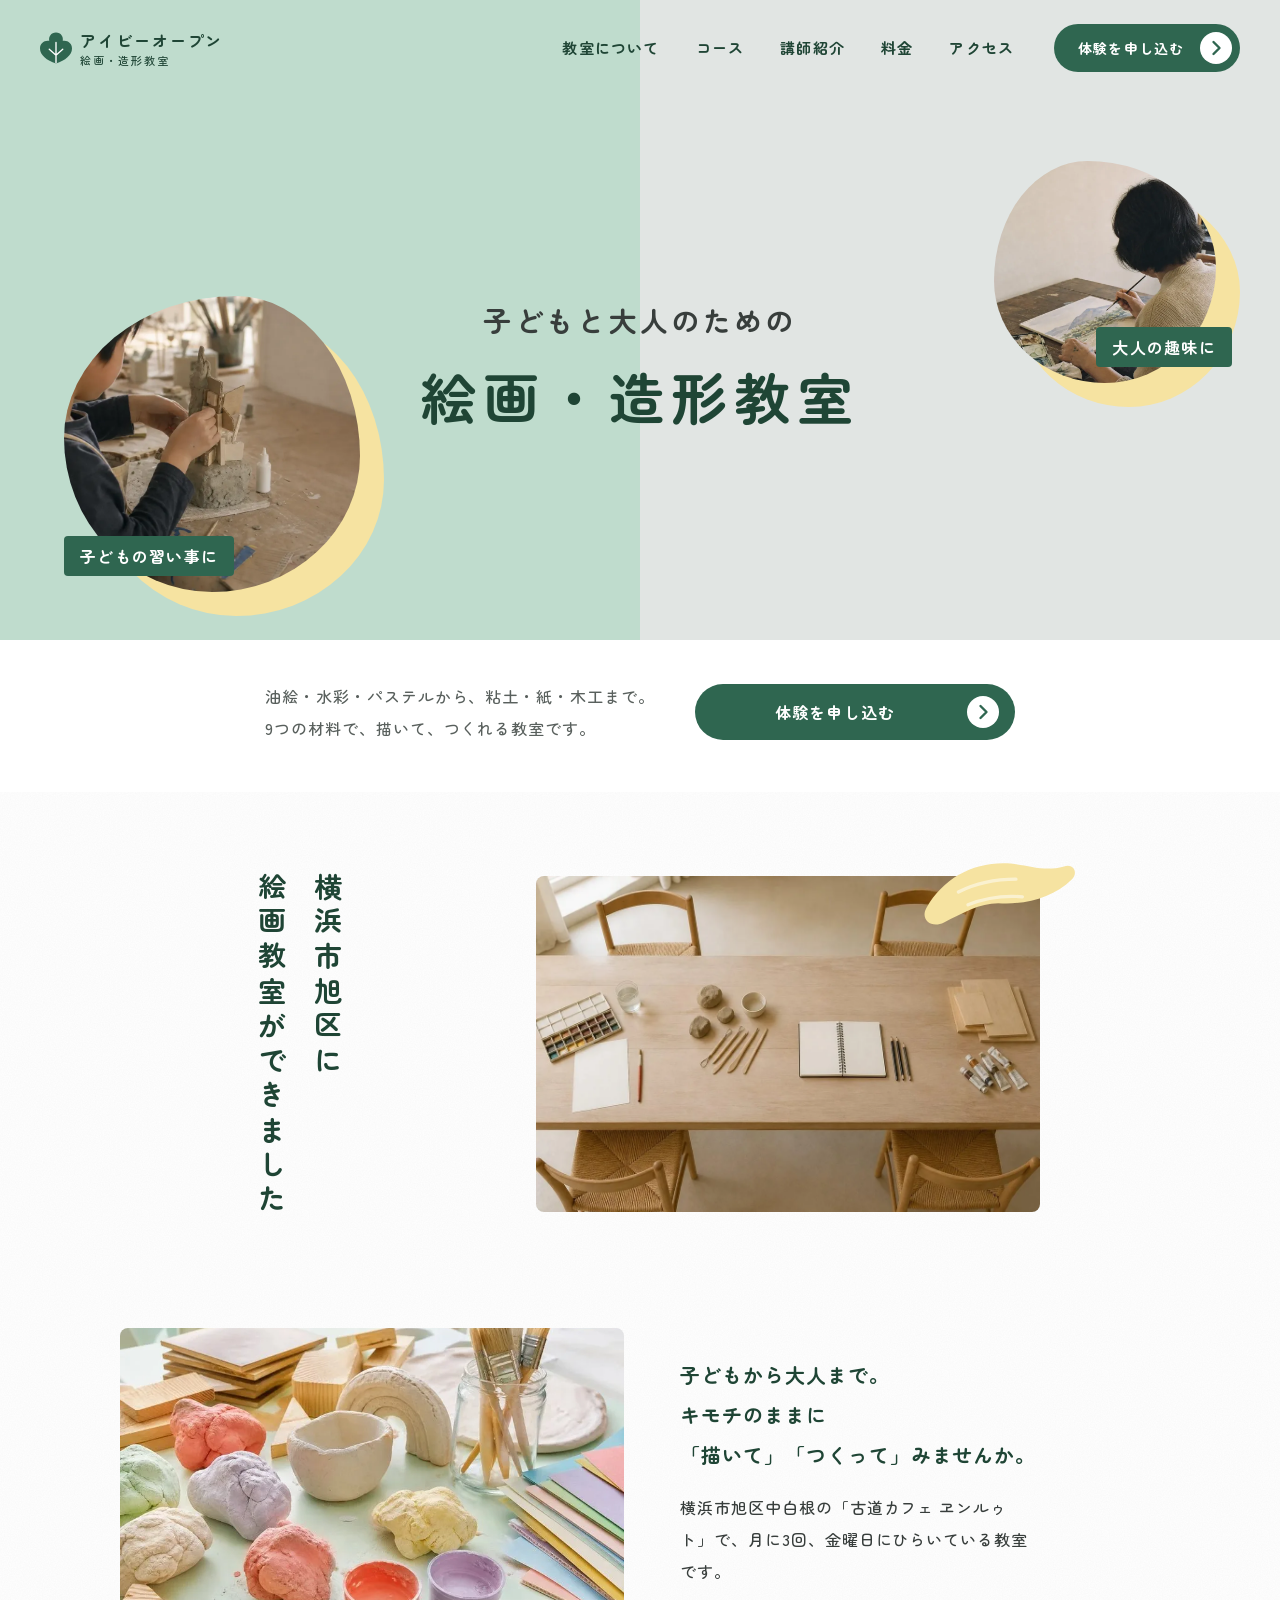
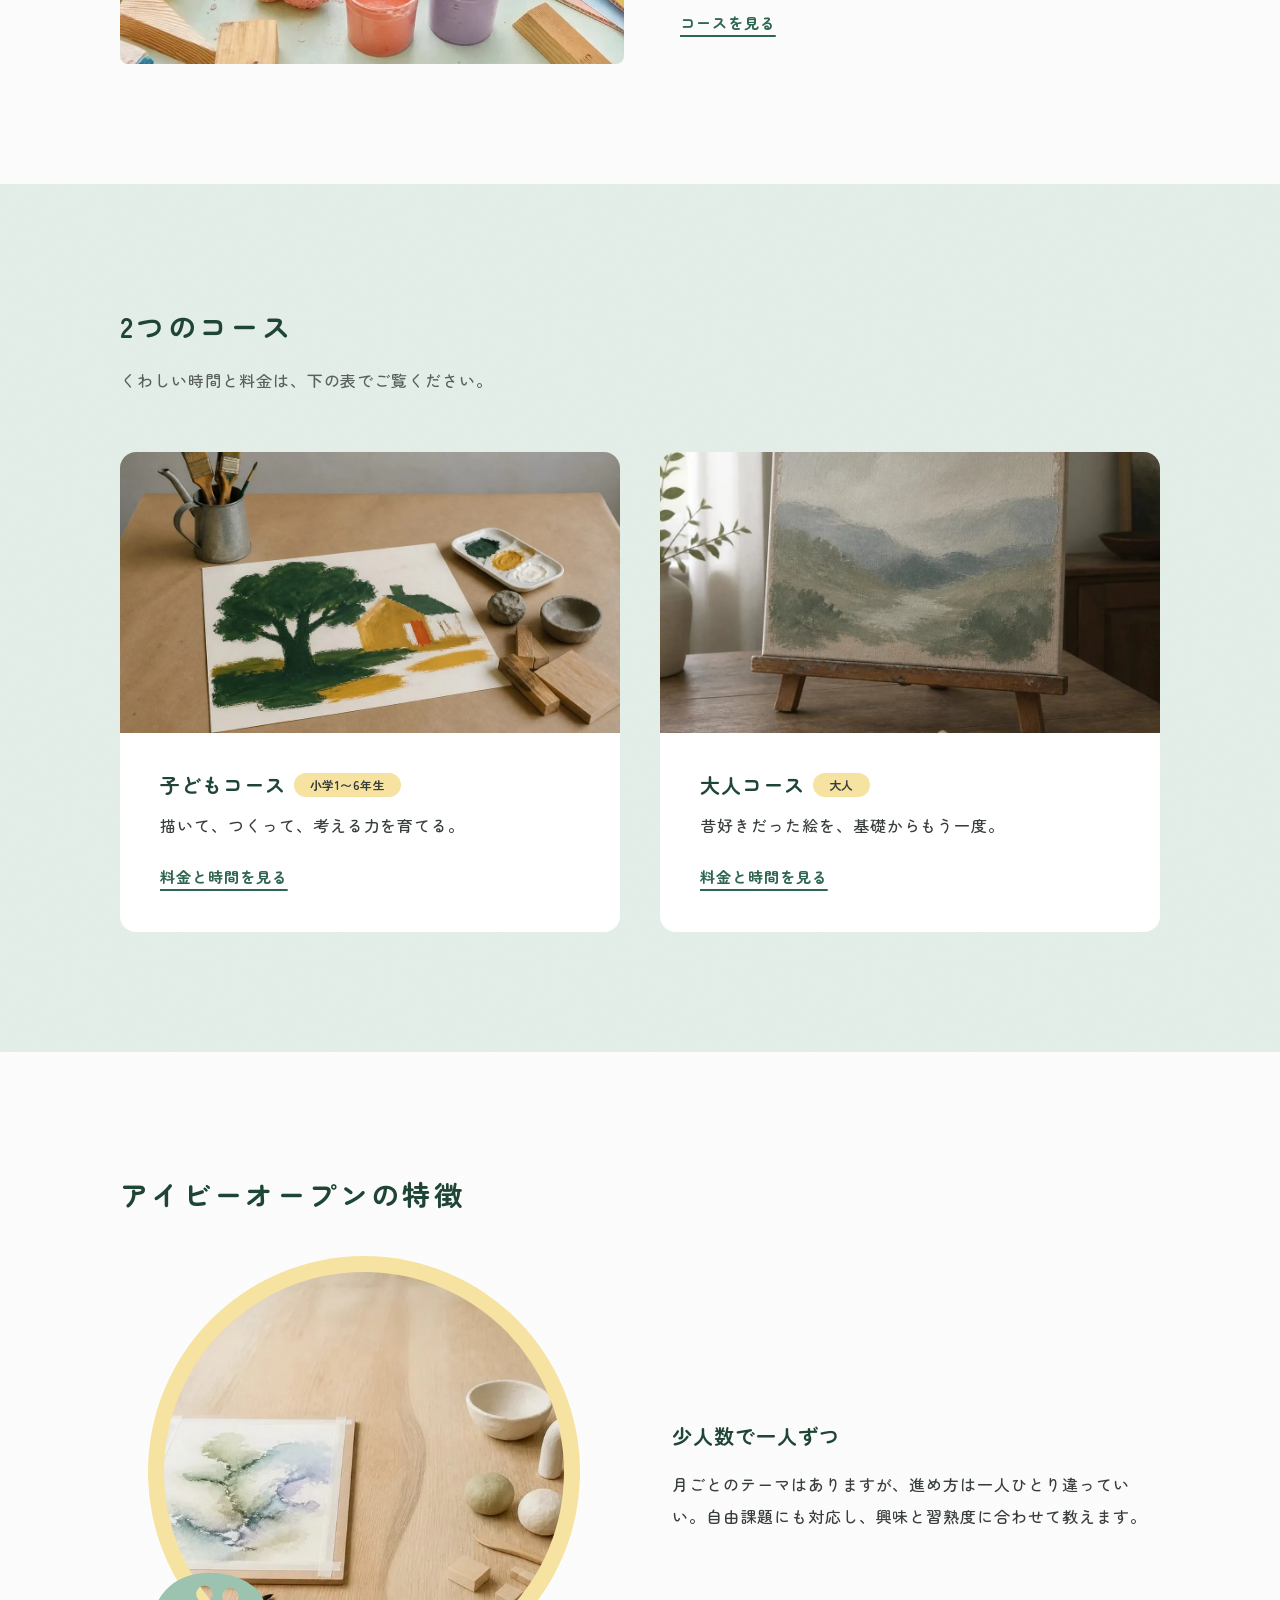
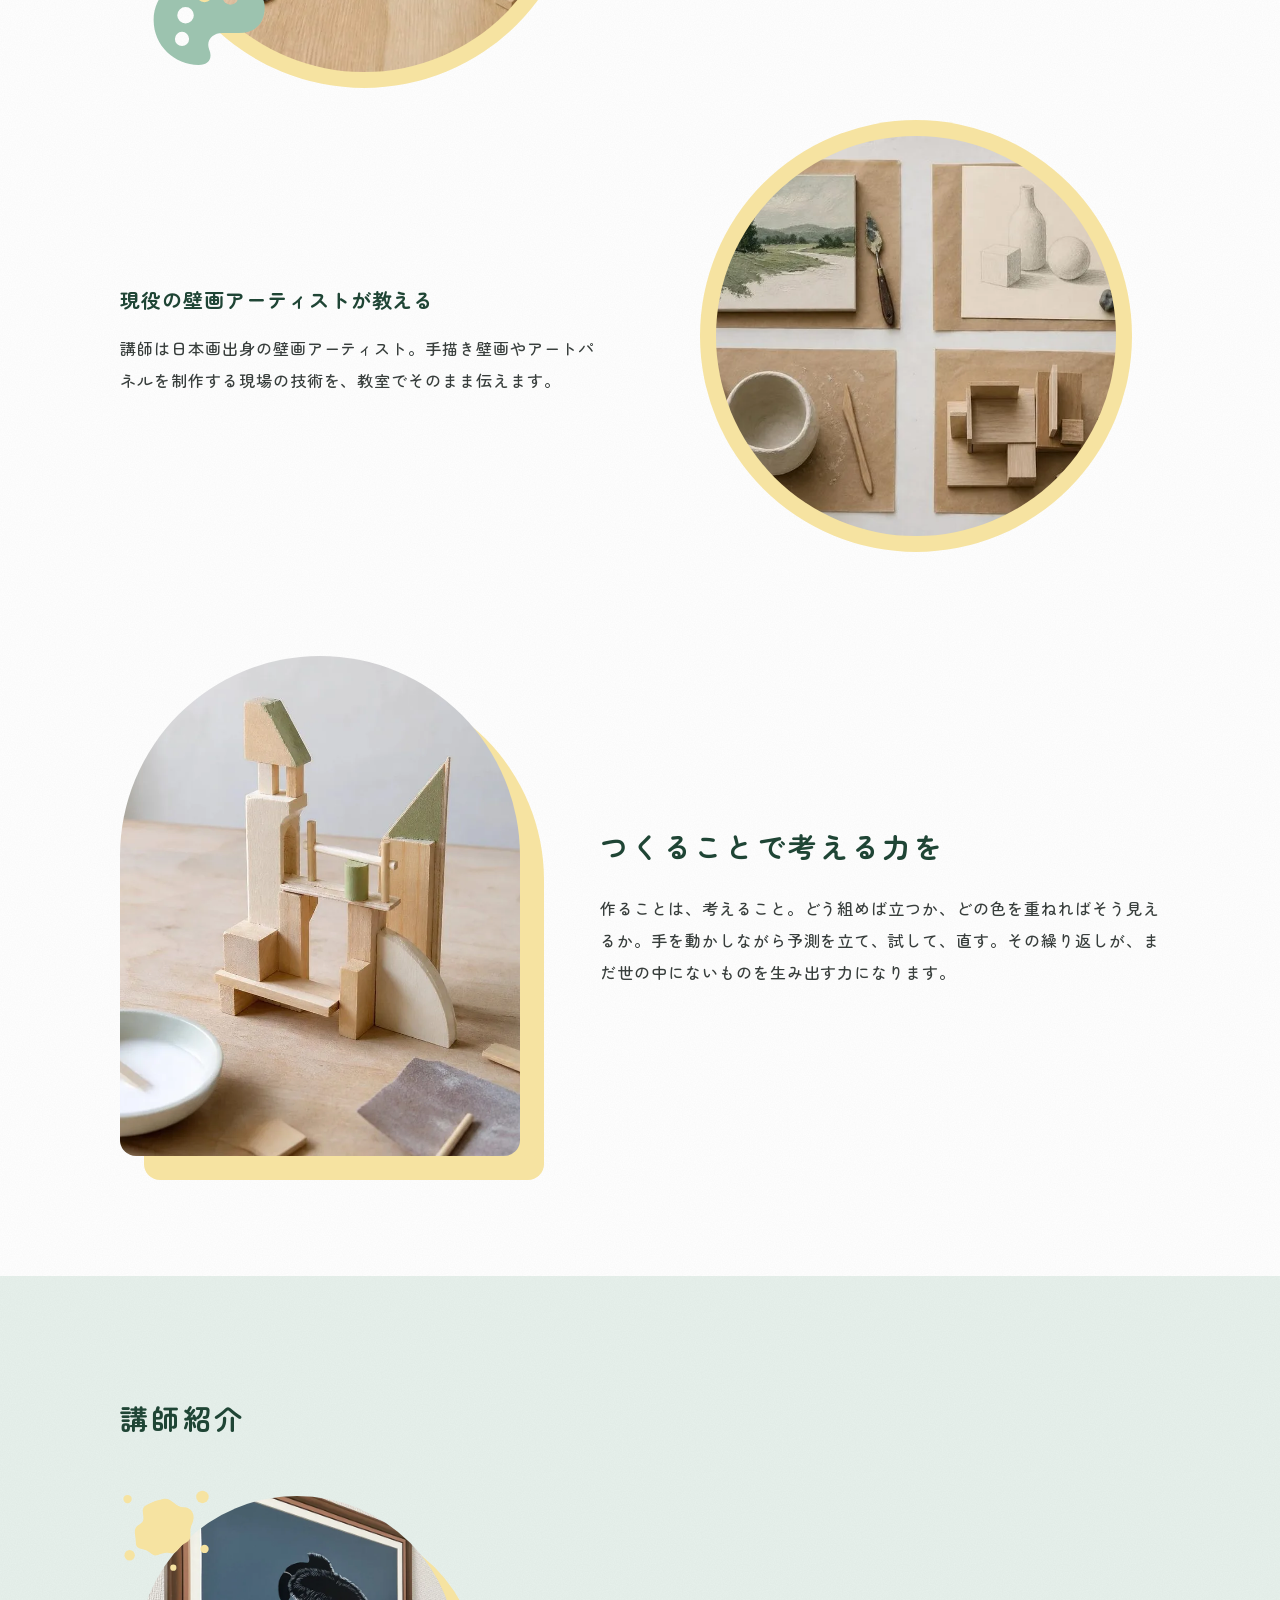
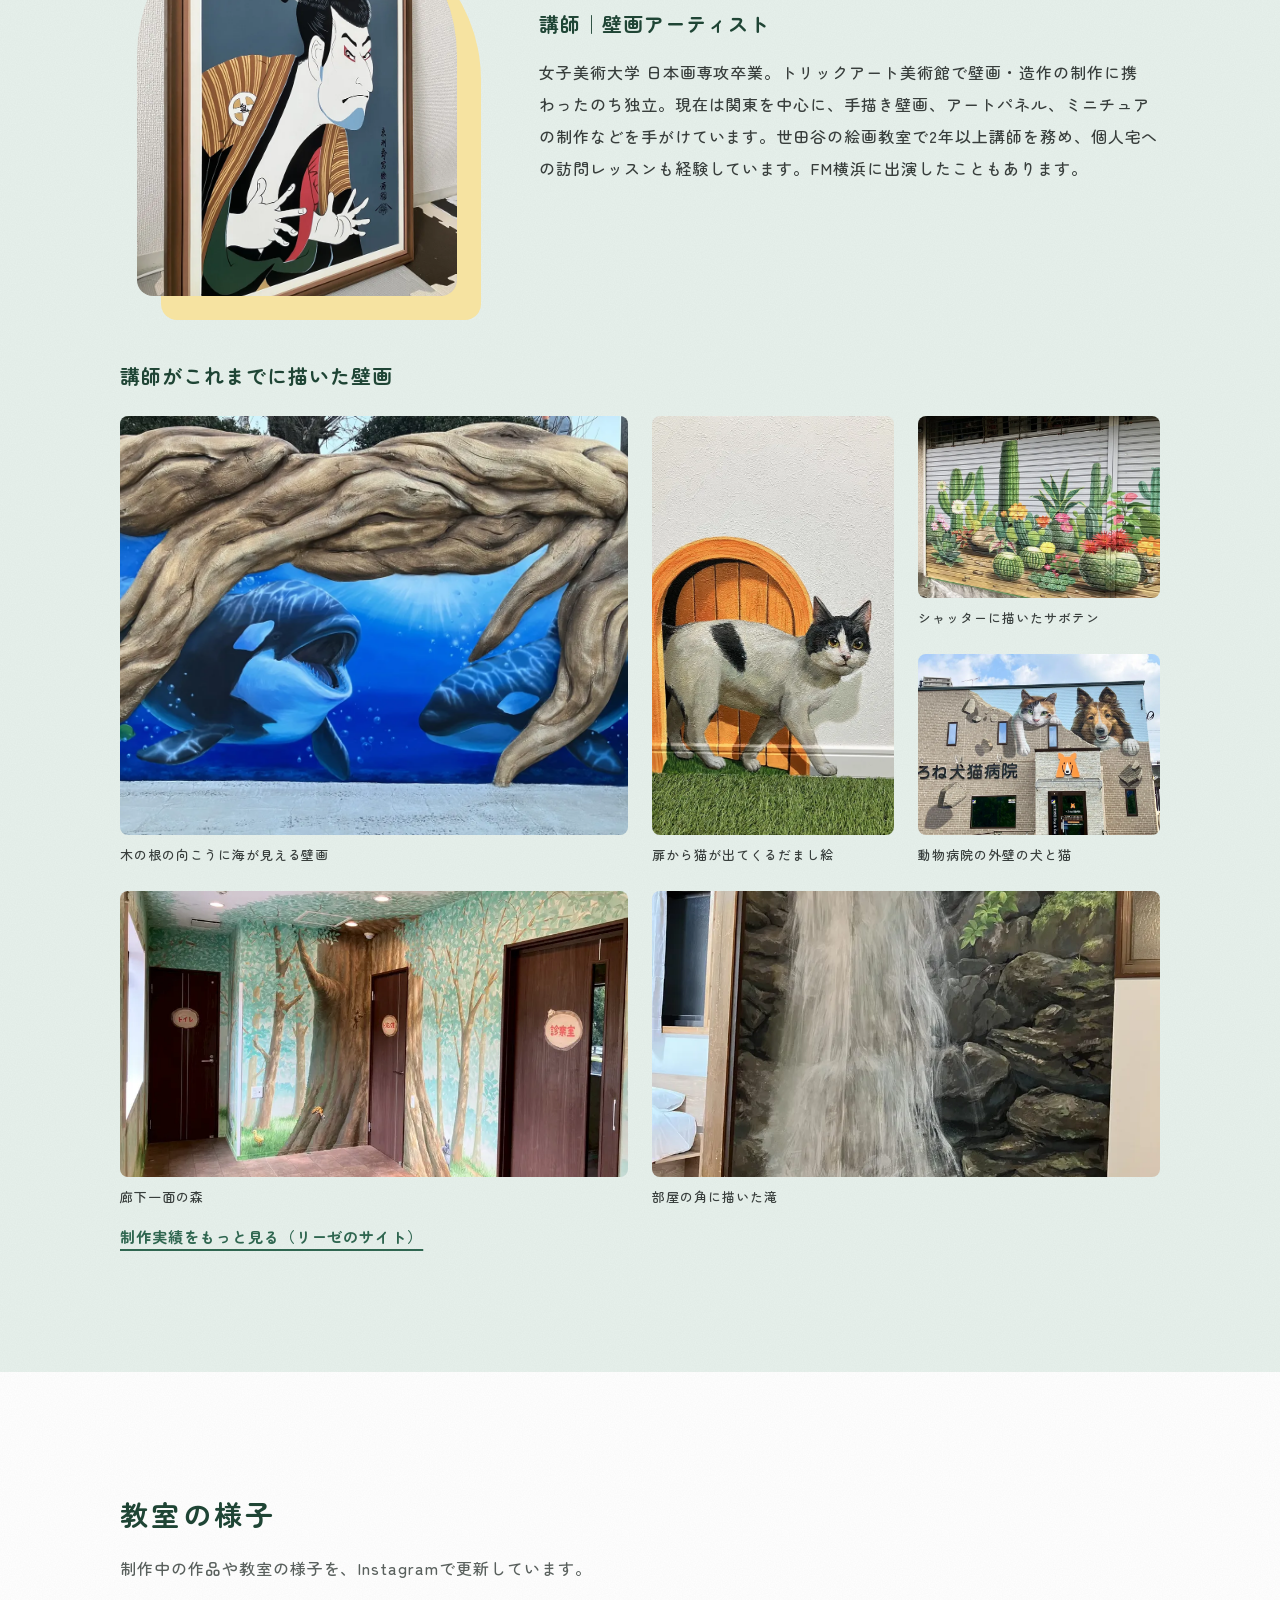
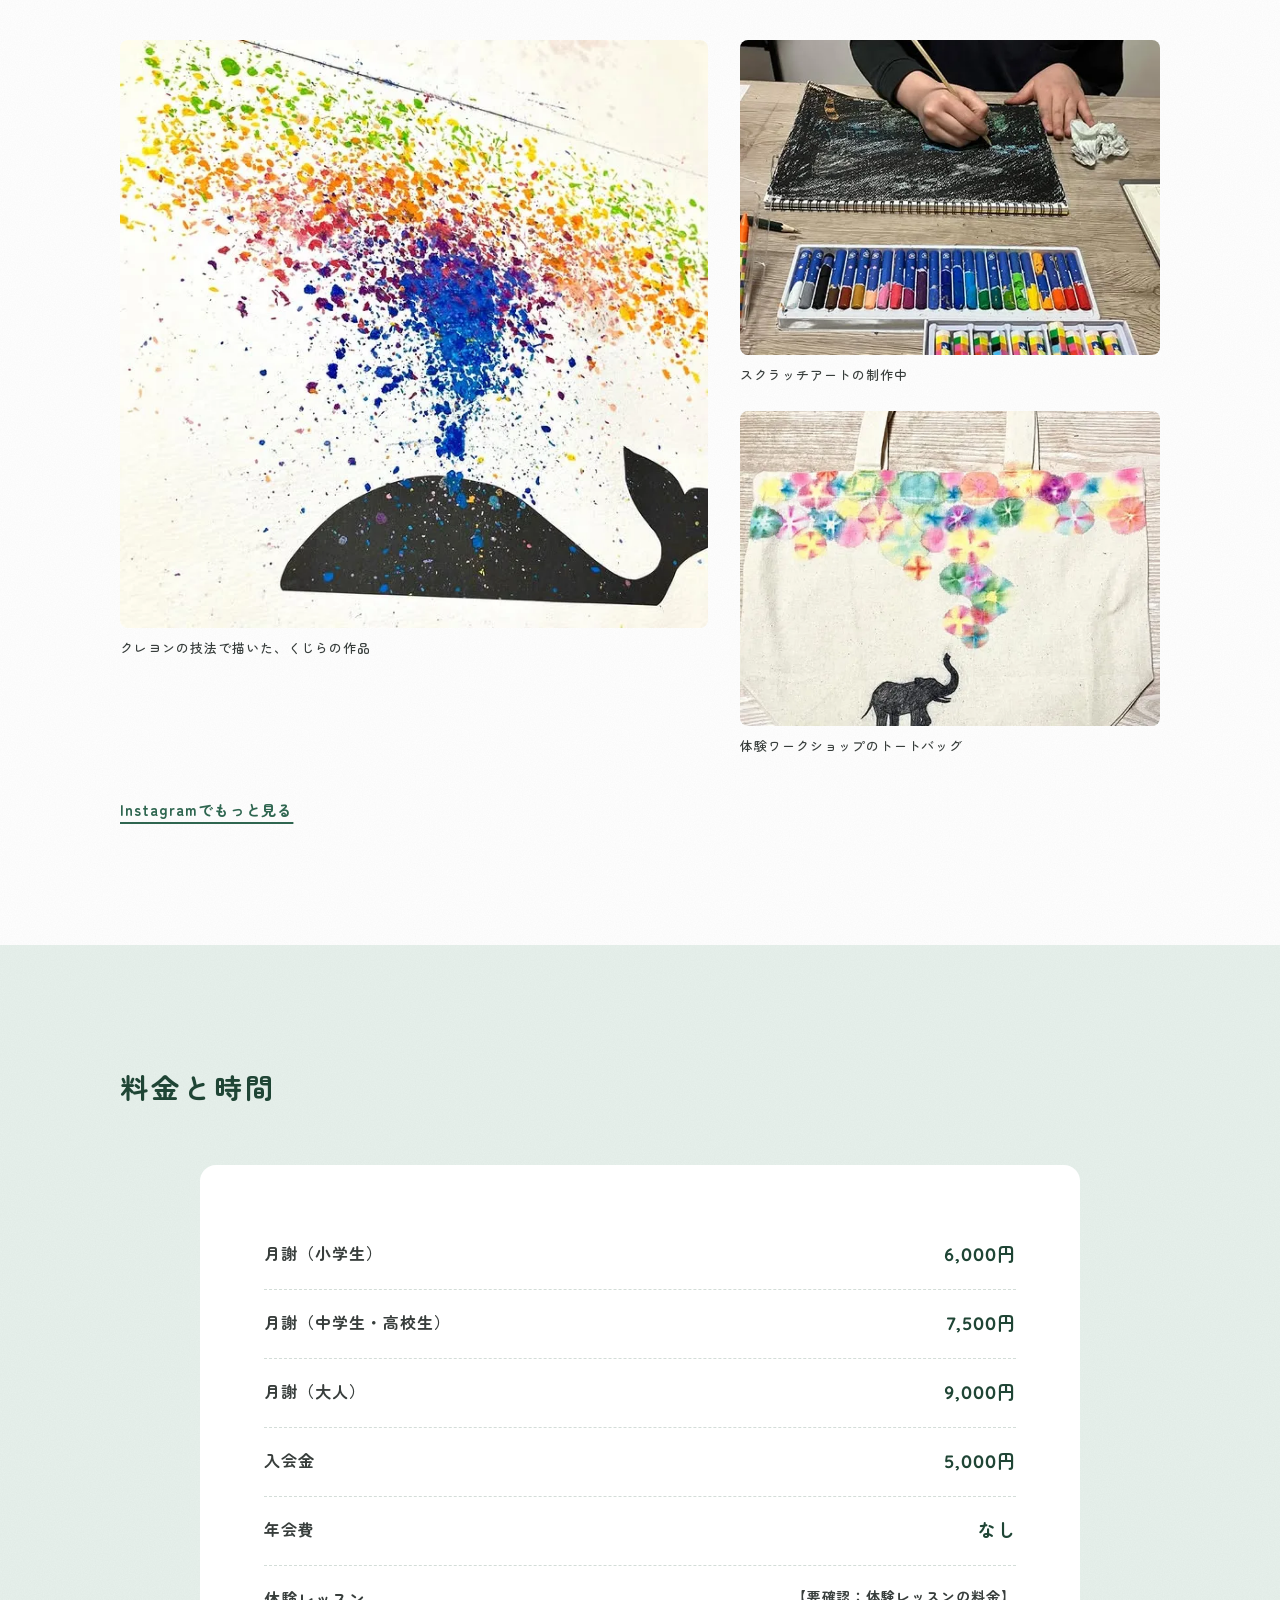
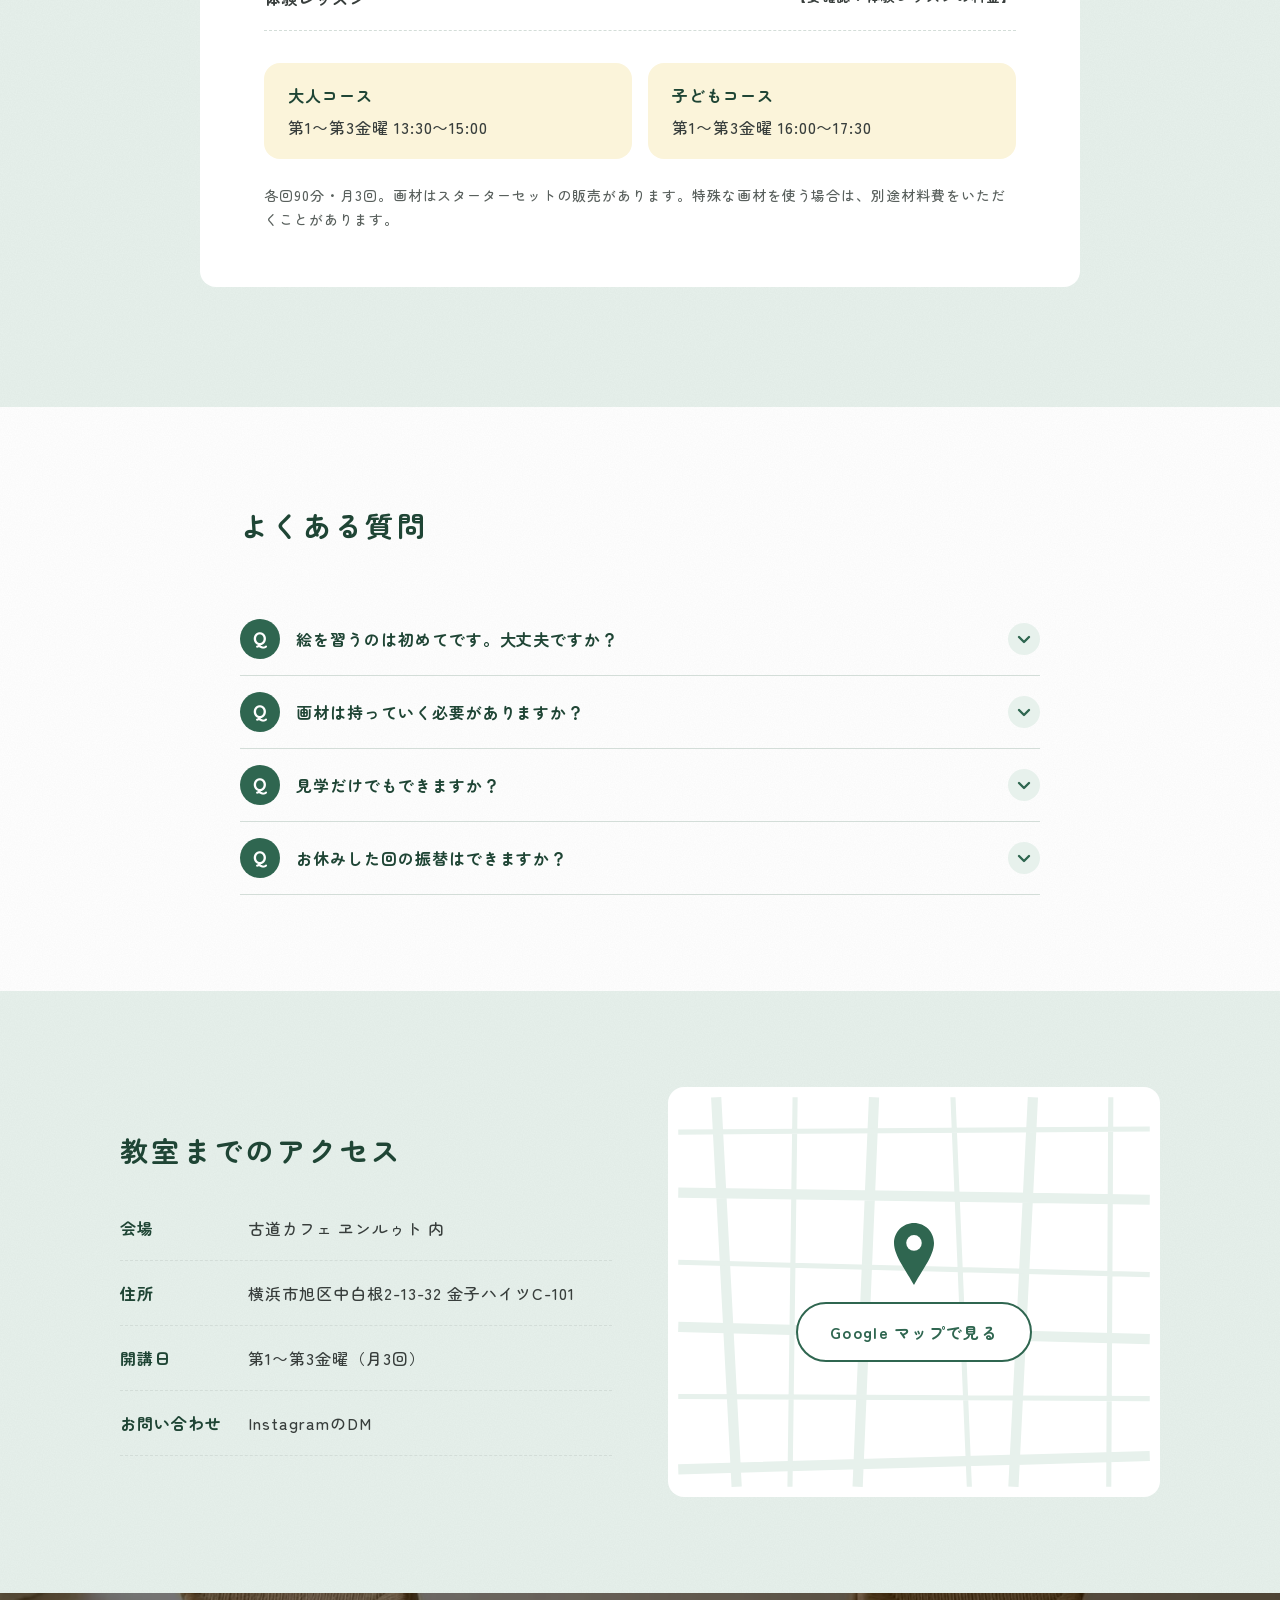
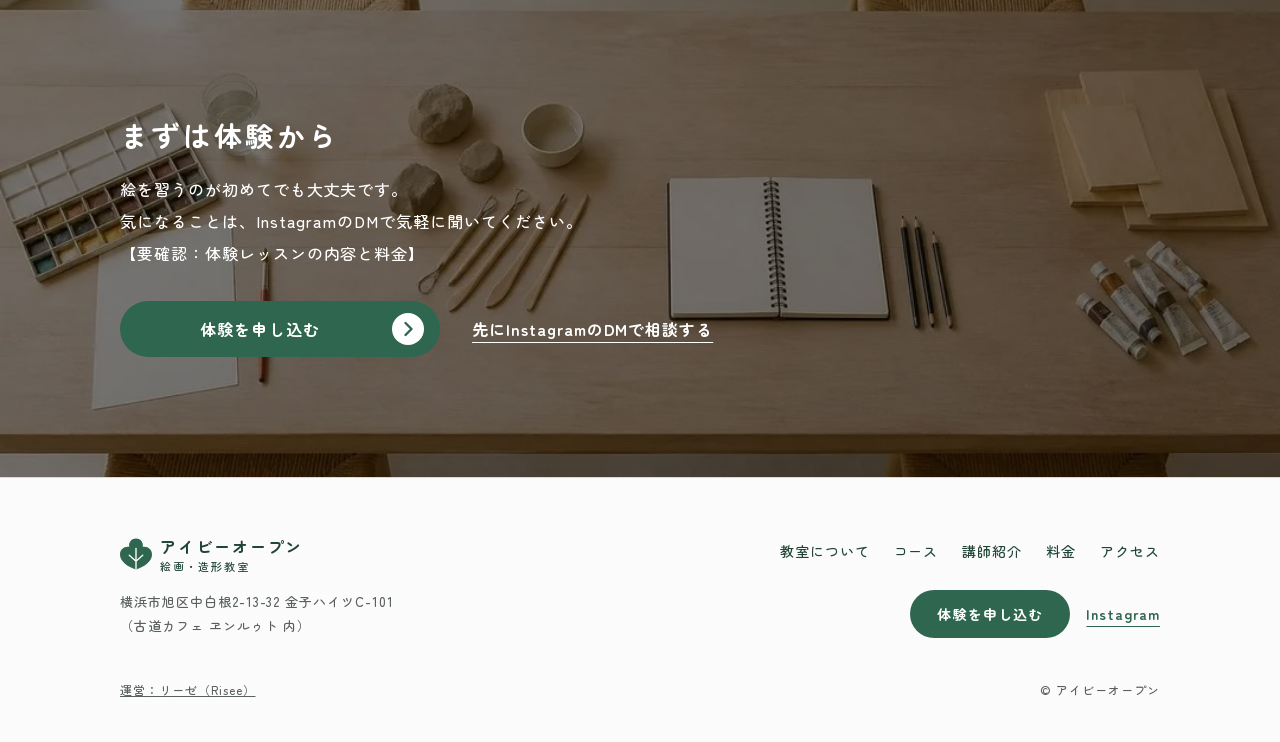
==== index.html @ 341f7380 "材料の欄（描く材料とつくる材料）を削除し、メニューの「材料」も外す Co-Authored-By: Claude Opus 5.5 <noreply@anthropic.com>" ====
<!doctype html>
<html lang="ja">
<head>
<meta charset="utf-8">
<meta name="viewport" content="width=device-width, initial-scale=1">
<meta name="robots" content="noindex,nofollow">
<title>横浜市旭区中白根の絵画教室・造形教室｜アイビーオープン</title>
<script>(function(){try{if(!matchMedia("(prefers-reduced-motion: reduce)").matches)document.documentElement.classList.add("motion")}catch(e){}})();</script>
<meta name="description" content="横浜市旭区中白根の、小学生から大人までの絵画・造形教室">
<link rel="icon" href="favicon.svg" type="image/svg+xml">
<meta property="og:type" content="website">
<meta property="og:title" content="横浜市旭区中白根の絵画教室・造形教室｜アイビーオープン">
<meta property="og:description" content="横浜市旭区中白根の、小学生から大人までの絵画・造形教室">
<meta property="og:url" content="https://mai25milk-web.github.io/ivy-open-site-2/">
<meta property="og:image" content="https://mai25milk-web.github.io/ivy-open-site-2/assets/img/ogp.png">
<meta name="twitter:card" content="summary_large_image">
<script type="application/ld+json">{"@context":"https://schema.org","@type":"LocalBusiness","name":"アイビーオープン","description":"横浜市旭区中白根の、小学生から大人までの絵画・造形教室","address":{"@type":"PostalAddress","addressRegion":"神奈川県","addressLocality":"横浜市旭区","streetAddress":"中白根2-13-32 金子ハイツC-101"},"sameAs":["https://www.instagram.com/painting.art.class/"]}</script>
<link rel="preconnect" href="https://fonts.googleapis.com">
<link rel="preconnect" href="https://fonts.gstatic.com" crossorigin>
<link rel="stylesheet" href="https://fonts.googleapis.com/css2?family=Quicksand:wght@700&amp;family=Zen+Maru+Gothic:wght@500;700&amp;display=swap">
<link rel="preload" as="image" href="assets/img/hero-making-sq-sp.webp" media="(max-width:767px)">
<link rel="preload" as="image" href="assets/img/hero-making-sq.webp" media="(min-width:768px)">
<link rel="stylesheet" href="assets/css/style.css">
</head>
<body>

<svg class="defs" width="0" height="0" aria-hidden="true" focusable="false">
  <defs>
    <symbol id="i-leaf" viewBox="0 0 38 37"><path fill="currentColor" d="M19 0c6 0 9 5 8 10 6-1 11 3 11 9 0 8-8 14-19 18C8 33 0 27 0 19c0-6 5-10 11-9-1-5 2-10 8-10Z"/><path fill="none" stroke="#fff" stroke-width="1.6" stroke-linecap="round" d="M19 12v24M19 27l-8-7M19 27l8-7"/></symbol>
    <symbol id="i-arrow" viewBox="0 0 32 32"><circle cx="16" cy="16" r="16" fill="currentColor"/><path fill="none" stroke="var(--arrow,#2f6650)" stroke-width="2.4" stroke-linecap="round" stroke-linejoin="round" d="m13.5 10 6 6-6 6"/></symbol>
    <symbol id="i-chev" viewBox="0 0 24 24"><path fill="none" stroke="currentColor" stroke-width="2.4" stroke-linecap="round" stroke-linejoin="round" d="m7 10 5 5 5-5"/></symbol>
    <symbol id="i-insta" viewBox="0 0 24 24"><g fill="none" stroke="currentColor" stroke-width="2"><rect x="1.5" y="1.5" width="21" height="21" rx="6"/><circle cx="12" cy="12" r="5"/></g><circle cx="18" cy="6" r="1.4" fill="currentColor"/></symbol>
    <symbol id="d-stroke" viewBox="0 0 100 60"><path fill="currentColor" d="M4 40C14 22 32 12 52 12c14 0 24 6 38 2 6-2 9 4 5 8-12 12-30 16-46 15-12 0-22 6-34 12-8 4-15-2-11-9Z"/><path fill="none" stroke="#fff" stroke-opacity=".5" stroke-width="2" stroke-linecap="round" d="M24 30c12-6 24-8 36-8M30 38c10-4 22-6 34-5"/></symbol>
    <symbol id="d-drop" viewBox="0 0 64 88"><path fill="currentColor" d="M32 2c10 18 28 34 28 54a28 28 0 0 1-56 0C4 36 22 20 32 2Z"/></symbol>
    <symbol id="d-splat" viewBox="0 0 100 100"><g fill="currentColor"><path d="M48 26c8-2 12 8 20 8s12 8 8 16 2 14-6 18-8 12-16 10-12 6-18 0-14-2-14-10-4-14 4-18-2-14 6-18 8-4 16-6Z"/><circle cx="86" cy="24" r="6"/><circle cx="16" cy="80" r="5"/><circle cx="88" cy="74" r="4"/><circle cx="14" cy="26" r="4"/><circle cx="58" cy="92" r="3"/></g></symbol>
    <symbol id="d-palette" viewBox="0 0 100 88"><path fill="currentColor" fill-rule="evenodd" d="M50 4C24 4 4 22 4 44c0 22 18 38 38 38 9 0 12-6 9-13-3-8 3-14 11-14h14c14 0 22-8 22-22C98 18 78 4 50 4ZM24 40a7 7 0 1 0 14 0 7 7 0 1 0-14 0ZM40 22a7 7 0 1 0 14 0 7 7 0 1 0-14 0ZM62 24a7 7 0 1 0 14 0 7 7 0 1 0-14 0ZM22 60a6 6 0 1 0 12 0 6 6 0 1 0-12 0Z"/></symbol>
    <symbol id="d-brush" viewBox="0 0 100 100"><g fill="currentColor" transform="rotate(-40 50 50)"><rect x="46" y="2" width="8" height="54" rx="4"/><rect x="43" y="54" width="14" height="12" rx="2"/><path d="M43 66h14c0 12-3 22-7 30-4-8-7-18-7-30Z"/></g></symbol>
    <symbol id="d-squiggle" viewBox="0 0 120 48"><path fill="none" stroke="currentColor" stroke-width="8" stroke-linecap="round" stroke-linejoin="round" d="M6 32C16 8 26 40 36 20s20 18 30 2 18 16 28 0 14 10 20 6"/></symbol>
    <symbol id="d-tri" viewBox="0 0 100 92"><path fill="currentColor" stroke="currentColor" stroke-width="8" stroke-linejoin="round" d="M50 8 92 84H8Z"/></symbol>
    <symbol id="d-cube" viewBox="0 0 100 100"><path fill="currentColor" opacity=".55" d="M50 8 88 30 50 52 12 30Z"/><path fill="currentColor" opacity=".8" d="M12 30 50 52v40L12 70Z"/><path fill="currentColor" d="M88 30 50 52v40l38-22Z"/></symbol>
    <symbol id="d-clay" viewBox="0 0 100 90"><path fill="currentColor" d="M28 14c16-10 42-10 56 4s12 42-4 56-42 16-58 2S8 28 28 14Z"/></symbol>
  </defs>
</svg>

<header class="hdr">
  <div class="hdr__in">
    <a class="logo" href="#top">
      <svg class="logo__mark" aria-hidden="true"><use href="#i-leaf"/></svg>
      <span class="logo__txt">
        <span class="logo__name">アイビーオープン</span>
        <span class="logo__sub">絵画・造形教室</span>
      </span>
    </a>
    <nav class="gnav" id="gnav" aria-label="メインメニュー">
      <ul>
        <li><a href="#about">教室について</a></li>
        <li><a href="#classes">コース</a></li>
        <li><a href="#teacher">講師紹介</a></li>
        <li><a href="#price">料金</a></li>
        <li><a href="#access">アクセス</a></li>
      </ul>
    </nav>
    <a class="btn btn--hdr" href="#trial">体験を申し込む<svg class="btn__ico" aria-hidden="true"><use href="#i-arrow"/></svg></a>
    <button class="burger" type="button" aria-expanded="false" aria-controls="gnav" aria-label="メニューを開く">
      <span class="burger__bars"><i></i><i></i><i></i></span>
    </button>
  </div>
</header>

<main id="top">

  <!-- ヒーロー：左＝緑（つくる）、右＝グレー（描く）。アーチの写真と、中央のコピー -->
  <section class="hero">
    <div class="hero__split">
      <div class="hero__side hero__side--l">
        <figure class="hero__ph"><figcaption class="hero__tag">子どもの習い事に</figcaption>
          <picture><source media="(max-width:767px)" srcset="assets/img/hero-making-sq-sp.webp" width="320" height="320"><img src="assets/img/hero-making-sq.webp" width="800" height="800" alt="作業台で、粘土の台に木片を組み合わせて立体をつくっている子どもの手元" fetchpriority="high"></picture>
        </figure>
      </div>
      <div class="hero__side hero__side--r">
        <figure class="hero__ph"><figcaption class="hero__tag">大人の趣味に</figcaption>
          <picture><source media="(max-width:767px)" srcset="assets/img/hero-painting-sq-sp.webp" width="320" height="320"><img src="assets/img/hero-painting-sq.webp" width="800" height="800" alt="窓辺の机で、水彩の風景を描いている大人の後ろ姿" fetchpriority="high"></picture>
        </figure>
      </div>
    </div>
    <div class="hero__body">
      <h1 class="hero__name"><span class="vh">横浜市旭区中白根の</span><span class="hero__pre">子どもと大人のための</span><span class="hero__main">絵画・造形教室</span></h1>
    </div>
    <div class="hero__foot">
      <p class="hero__lead">油絵・水彩・パステルから、粘土・紙・木工まで。<br class="pc">9つの材料で、描いて、つくれる教室です。</p>
      <a class="btn btn--main" href="#trial">体験を申し込む<svg class="btn__ico" aria-hidden="true"><use href="#i-arrow"/></svg></a>
    </div>
  </section>

  <!-- 教室について -->
  <section class="sec about" id="about">
    <div class="wrap about__row about__row--1">
      <div class="about__head">
        <h2 class="about__ttl">横浜市旭区に<br>絵画教室ができました</h2>
      </div>
      <figure class="about__ph about__ph--1">
        <svg class="deco deco--ab1" aria-hidden="true"><use href="#d-stroke"/></svg>
        <img src="assets/img/hello-table.webp" width="1080" height="760" loading="lazy" alt="明るい部屋の木の大きなテーブルに、絵の具、粘土、スケッチブック、木の板が用意されている">
      </figure>
    </div>
    <div class="wrap about__row about__row--2">
      <figure class="about__ph about__ph--2">
        <img src="assets/img/point-material.webp" width="800" height="560" loading="lazy" alt="色とりどりの粘土、木片、色紙、筆、絵の具が机いっぱいに広がっている">
      </figure>
      <div class="about__txt">
        <p>子どもから大人まで。<br>キモチのままに<br>「描いて」「つくって」みませんか。</p>
        <p class="about__note">横浜市旭区中白根の「古道カフェ ヱンルゥト」で、月に3回、金曜日にひらいている教室です。</p>
        <a class="more" href="#classes">コースを見る</a>
      </div>
    </div>
  </section>

  <!-- 2つのコース -->
  <section class="sec sec--pale classes" id="classes">
    <div class="wrap">
      <div class="sec-head">
        <h2 class="ttl">2つのコース</h2>
        <p class="lead">くわしい時間と料金は、下の表でご覧ください。</p>
      </div>
      <div class="cards">
        <article class="card">
          <figure class="card__img">
            <img src="assets/img/class-kids.webp" width="1160" height="640" loading="lazy" alt="クラフト紙の上に、木と家を描いた絵と、絵の具のパレット、筆立て、小石と木片が並んでいる">
          </figure>
          <div class="card__body">
            <h3 class="card__name">子どもコース<span class="tag">小学1〜6年生</span></h3>
            <p>描いて、つくって、考える力を育てる。</p>
            <a class="more" href="#price">料金と時間を見る</a>
          </div>
        </article>
        <article class="card">
          <figure class="card__img">
            <img src="assets/img/class-adult.webp" width="1160" height="640" loading="lazy" alt="木のイーゼルに立てかけた、くすんだ緑の山と谷を描いた油彩画">
          </figure>
          <div class="card__body">
            <h3 class="card__name">大人コース<span class="tag">大人</span></h3>
            <p>昔好きだった絵を、基礎からもう一度。</p>
            <a class="more" href="#price">料金と時間を見る</a>
          </div>
        </article>
      </div>
    </div>
  </section>

  <!-- 3つの特徴 -->
  <section class="sec point">
    <div class="wrap">
      <div class="sec-head">
        <h2 class="ttl">アイビーオープンの特徴</h2>
      </div>
      <div class="points">
        <article class="pt">
          <figure class="pt__ph"><svg class="deco deco--pt1" aria-hidden="true"><use href="#d-palette"/></svg><img src="assets/img/point-small.webp" width="800" height="560" loading="lazy" alt="窓辺の木の机に、描きかけの水彩画と筆、白い粘土の器と小さな木片が置かれている"></figure>
          <div class="pt__body">
            <h3 class="pt__ttl">少人数で一人ずつ</h3>
            <p>月ごとのテーマはありますが、進め方は一人ひとり違っていい。自由課題にも対応し、興味と習熟度に合わせて教えます。</p>
          </div>
        </article>
        <article class="pt">
          <figure class="pt__ph"><img src="assets/img/point-artist.webp" width="800" height="560" loading="lazy" alt="クラフト紙の上に、風景画、鉛筆の静物デッサン、粘土の器、木の造形の4つの作品が並んでいる"></figure>
          <div class="pt__body">
            <h3 class="pt__ttl">現役の壁画アーティストが<wbr>教える</h3>
            <p>講師は日本画出身の壁画アーティスト。手描き壁画やアートパネルを制作する現場の技術を、教室でそのまま伝えます。</p>
          </div>
        </article>
      </div>
    </div>
  </section>

  <!-- つくることで考える力を -->
  <section class="sec think">
    <div class="wrap think__in">
      <figure class="arch think__arch">
        <img src="assets/img/think-model.webp" width="1000" height="960" loading="lazy" alt="木片を組んでつくった、建物のような小さな立体作品">
      </figure>
      <div class="think__body">
        <h2 class="ttl">つくることで考える力を</h2>
        <p>作ることは、考えること。どう組めば立つか、どの色を重ねればそう見えるか。手を動かしながら予測を立て、試して、直す。その繰り返しが、まだ世の中にないものを生み出す力になります。</p>
      </div>
    </div>
  </section>

  <!-- 講師紹介 -->
  <section class="sec sec--pale teacher" id="teacher">
    <div class="wrap">
      <div class="sec-head">
        <h2 class="ttl">講師紹介</h2>
      </div>
      <div class="teacher__in">
        <figure class="arch teacher__arch">
          <svg class="deco deco--te1" aria-hidden="true"><use href="#d-splat"/></svg>
          <img src="assets/img/work-yakusha.webp" width="800" height="1067" loading="lazy" alt="講師が描いた、浮世絵の役者絵を大きく写した壁画">
        </figure>
        <div class="teacher__body">
          <h3 class="teacher__name">講師｜壁画アーティスト</h3>
          <p>女子美術大学 日本画専攻卒業。トリックアート美術館で壁画・造作の制作に携わったのち独立。現在は関東を中心に、手描き壁画、アートパネル、ミニチュアの制作などを手がけています。世田谷の絵画教室で2年以上講師を務め、個人宅への訪問レッスンも経験しています。FM横浜に出演したこともあります。</p>
        </div>
      </div>
      <h3 class="works__ttl">講師がこれまでに描いた壁画</h3>
      <ul class="works">
        <li class="works__item works__item--l"><img src="assets/img/work-sea.webp" width="1200" height="900" loading="lazy" alt="木の根のあいだから、深い青の海とシャチがのぞくように見える壁画"><span>木の根の向こうに海が見える壁画</span></li>
        <li class="works__item works__item--t"><img src="assets/img/work-cat-door.webp" width="800" height="1067" loading="lazy" alt="壁の小さなオレンジ色の扉から、白黒の猫が出てくるように見えるだまし絵"><span>扉から猫が出てくるだまし絵</span></li>
        <li class="works__item"><img src="assets/img/work-cactus.webp" width="800" height="600" loading="lazy" alt="お店のシャッター一面に描いた、色とりどりのサボテン"><span>シャッターに描いたサボテン</span></li>
        <li class="works__item"><img src="assets/img/work-hospital.webp" width="800" height="600" loading="lazy" alt="動物病院の外壁に、猫と犬が顔を出しているように描いた壁画"><span>動物病院の外壁の犬と猫</span></li>
        <li class="works__item works__item--w"><img src="assets/img/work-forest.webp" width="800" height="600" loading="lazy" alt="廊下の壁一面に、大きな木と森を描いた壁画"><span>廊下一面の森</span></li>
        <li class="works__item works__item--w"><img src="assets/img/work-waterfall.webp" width="800" height="1067" loading="lazy" alt="部屋の角に、岩のあいだを流れ落ちる滝を描いた壁画"><span>部屋の角に描いた滝</span></li>
      </ul>
      <p><a class="more" href="https://artewald.com/photogallery/" target="_blank" rel="noopener">制作実績をもっと見る（リーゼのサイト）</a></p>
    </div>
  </section>

  <!-- 教室の様子 -->
  <section class="sec insta">
    <div class="wrap">
      <div class="sec-head">
        <h2 class="ttl">教室の様子</h2>
        <p class="lead">制作中の作品や教室の様子を、Instagramで更新しています。</p>
      </div>
      <div class="ig-grid">
        <a class="ig-grid__item ig-grid__item--l" href="https://www.instagram.com/p/DW8O9e0EUUl/" target="_blank" rel="noopener"><img src="assets/img/ig-DW8O9e0EUUl.webp" width="640" height="640" loading="lazy" alt="黒い画用紙の上に、クレヨンの色が噴き出すように広がる、くじらの作品"><span>クレヨンの技法で描いた、くじらの作品</span></a>
        <a class="ig-grid__item" href="https://www.instagram.com/p/DWDwP9JEXnP/" target="_blank" rel="noopener"><img src="assets/img/ig-DWDwP9JEXnP.webp" width="640" height="640" loading="lazy" alt="クレヨンを塗り重ねた黒い紙を、竹串で削っているスクラッチアートの手元"><span>スクラッチアートの制作中</span></a>
        <a class="ig-grid__item" href="https://www.instagram.com/p/DUj7gafEeFJ/" target="_blank" rel="noopener"><img src="assets/img/ig-DUj7gafEeFJ.webp" width="640" height="640" loading="lazy" alt="色とりどりの花と、黒いぞうを描いた布のトートバッグ"><span>体験ワークショップのトートバッグ</span></a>
      </div>
      <p class="insta__more"><a class="more" href="https://www.instagram.com/painting.art.class/" target="_blank" rel="noopener">Instagramでもっと見る</a></p>
    </div>
  </section>

  <!-- 料金と時間 -->
  <section class="sec sec--pale price" id="price">
    <div class="wrap">
      <div class="sec-head">
        <h2 class="ttl">料金と時間</h2>
      </div>
      <div class="price__card">
        <dl class="price__list">
          <div><dt>月謝（小学生）</dt><dd>6,000円</dd></div>
          <div><dt>月謝（中学生・高校生）</dt><dd>7,500円</dd></div>
          <div><dt>月謝（大人）</dt><dd>9,000円</dd></div>
          <div><dt>入会金</dt><dd>5,000円</dd></div>
          <div><dt>年会費</dt><dd>なし</dd></div>
          <div><dt>体験レッスン</dt><dd class="tbd">【要確認：体験レッスンの料金】</dd></div>
        </dl>
        <div class="price__time">
          <div><p class="price__cls">大人コース</p><p>第1〜第3金曜 13:30〜15:00</p></div>
          <div><p class="price__cls">子どもコース</p><p>第1〜第3金曜 16:00〜17:30</p></div>
        </div>
        <p class="note">各回90分・月3回。画材はスターターセットの販売があります。特殊な画材を使う場合は、別途材料費をいただくことがあります。</p>
      </div>
    </div>
  </section>

  <!-- よくある質問 -->
  <section class="sec faq">
    <div class="wrap wrap--narrow">
      <div class="sec-head">
        <h2 class="ttl">よくある質問</h2>
      </div>
      <div class="faq__list">
        <details>
          <summary><span class="faq__q" lang="en">Q</span><span class="faq__qt">絵を習うのは初めてです。大丈夫ですか？</span><svg class="faq__chev" aria-hidden="true"><use href="#i-chev"/></svg></summary>
          <p class="faq__a">大丈夫です。基礎から、一人ひとりのペースに合わせて進めます。</p>
        </details>
        <details>
          <summary><span class="faq__q" lang="en">Q</span><span class="faq__qt">画材は持っていく必要がありますか？</span><svg class="faq__chev" aria-hidden="true"><use href="#i-chev"/></svg></summary>
          <p class="faq__a">スターターセットの販売があります。体験の持ち物は【要確認：体験レッスンの持ち物】</p>
        </details>
        <details>
          <summary><span class="faq__q" lang="en">Q</span><span class="faq__qt">見学だけでもできますか？</span><svg class="faq__chev" aria-hidden="true"><use href="#i-chev"/></svg></summary>
          <p class="faq__a">【要確認：見学の可否】</p>
        </details>
        <details>
          <summary><span class="faq__q" lang="en">Q</span><span class="faq__qt">お休みした回の振替はできますか？</span><svg class="faq__chev" aria-hidden="true"><use href="#i-chev"/></svg></summary>
          <p class="faq__a">【要確認：振替の可否とルール】</p>
        </details>
      </div>
    </div>
  </section>

  <!-- アクセス -->
  <section class="sec sec--pale access" id="access">
    <div class="wrap access__in">
      <div class="access__info">
        <h2 class="ttl">教室までのアクセス</h2>
        <dl class="access__list">
          <div><dt>会場</dt><dd>古道カフェ ヱンルゥト 内</dd></div>
          <div><dt>住所</dt><dd>横浜市旭区中白根2-13-32 金子ハイツC-101</dd></div>
          <div><dt>開講日</dt><dd>第1〜第3金曜（月3回）</dd></div>
          <div><dt>お問い合わせ</dt><dd>InstagramのDM</dd></div>
        </dl>
      </div>
      <div class="map">
        <svg class="map__roads" viewBox="0 0 480 400" preserveAspectRatio="none" aria-hidden="true">
          <g class="w5"><path d="M47 10 67 390M201 10 185 390M356 10 337 390M10 103 470 110M10 234 470 246M10 373 470 360"/></g>
          <g class="w3"><path d="M124 10 119 390M278 10 294 390M432 10 430 390M10 44 470 41M10 171 470 183M10 302 470 304"/></g>
        </svg>
        <div class="map__center">
          <svg class="map__pin" viewBox="0 0 36 56" aria-hidden="true"><path fill="currentColor" d="M18 0C8 0 0 8 0 18c0 12 12 26 18 38 6-12 18-26 18-38C36 8 28 0 18 0Z"/><circle cx="18" cy="18" r="7" fill="#fff"/></svg>
          <a class="btn btn--line" href="https://www.google.com/maps/search/?api=1&amp;query=%E6%A8%AA%E6%B5%9C%E5%B8%82%E6%97%AD%E5%8C%BA%E4%B8%AD%E7%99%BD%E6%A0%B92-13-32" target="_blank" rel="noopener">Google マップで見る</a>
        </div>
      </div>
    </div>
  </section>

  <!-- 体験申込 -->
  <section class="sec trial" id="trial">
    <img class="trial__bg" src="assets/img/hello-table.webp" width="1080" height="760" loading="lazy" alt="">
    <div class="wrap">
      <h2 class="ttl">まずは体験から</h2>
      <p class="lead">絵を習うのが初めてでも大丈夫です。<br>気になることは、InstagramのDMで気軽に聞いてください。<br>【要確認：体験レッスンの内容と料金】</p>
      <div class="trial__btns">
        <a class="btn btn--main" href="https://www.instagram.com/painting.art.class/" target="_blank" rel="noopener">体験を申し込む<svg class="btn__ico" aria-hidden="true"><use href="#i-arrow"/></svg></a>
        <a class="trial__dm" href="https://www.instagram.com/painting.art.class/" target="_blank" rel="noopener">先にInstagramのDMで相談する</a>
      </div>
    </div>
  </section>
</main>

<footer class="ftr">
  <div class="wrap ftr__in">
    <div class="ftr__brand">
      <a class="logo" href="#top">
        <svg class="logo__mark" aria-hidden="true"><use href="#i-leaf"/></svg>
        <span class="logo__txt"><span class="logo__name">アイビーオープン</span><span class="logo__sub">絵画・造形教室</span></span>
      </a>
      <p class="ftr__addr">横浜市旭区中白根2-13-32 金子ハイツC-101<br>（古道カフェ ヱンルゥト 内）</p>
    </div>
    <div class="ftr__side">
      <nav class="ftr__nav" aria-label="フッターメニュー">
        <ul>
          <li><a href="#about">教室について</a></li>
          <li><a href="#classes">コース</a></li>
          <li><a href="#teacher">講師紹介</a></li>
          <li><a href="#price">料金</a></li>
          <li><a href="#access">アクセス</a></li>
        </ul>
      </nav>
      <div class="ftr__btns">
        <a class="btn btn--main btn--sm" href="#trial">体験を申し込む</a>
        <a class="ftr__ig-link" href="https://www.instagram.com/painting.art.class/" target="_blank" rel="noopener">Instagram</a>
      </div>
    </div>
  </div>
  <div class="wrap ftr__bottom">
    <p><a href="https://artewald.com/" target="_blank" rel="noopener">運営：リーゼ（Risee）</a></p>
    <p>© アイビーオープン</p>
  </div>
</footer>

<div class="fixcta">
  <a class="btn btn--main" href="#trial">体験を申し込む<svg class="btn__ico" aria-hidden="true"><use href="#i-arrow"/></svg></a>
</div>

<script src="assets/js/main.js"></script>
</body>
</html>
---- assets/css/style.css ----
/* ② アイビーオープン TOP：くすんだ緑（メイン）＋淡い黄色（アクセント）＋グレー。アーチの写真と広い余白 */
:root{
  --s4:4px;--s8:8px;--s16:16px;--s24:24px;--s32:32px;--s40:40px;--s48:48px;--s56:56px;--s64:64px;--s72:72px;--s80:80px;--s96:96px;--s120:120px;--s160:160px;
  --main:#bfdccd;      /* 面の色（文字は乗せない） */
  --main-d:#2f6650;    /* 文字・ボタン */
  --main-dd:#1f4535;   /* 緑の面の上の文字 */
  --pale:#e7f1ec;      /* 淡い緑の地 */
  --sub:#f6e3a1;       /* アクセント：淡い黄色（面だけ） */
  --sub-pale:#fbf4da;
  --gray:#e1e5e3;
  --main-m:#9cc3af;    /* 淡い緑の地の上の飾り */
  --drop-l:58% 42% 50% 50% / 48% 54% 46% 52%;  /* ヒーローの写真：絵の具のしずくのような丸 */
  --drop-r:42% 58% 50% 50% / 54% 48% 52% 46%;
  --canvas:url("data:image/svg+xml,%3Csvg xmlns='http://www.w3.org/2000/svg' width='160' height='160'%3E%3Cfilter id='n'%3E%3CfeTurbulence type='fractalNoise' baseFrequency='.85' numOctaves='2' stitchTiles='stitch'/%3E%3CfeColorMatrix values='0 0 0 0 0 0 0 0 0 0 0 0 0 0 0 0 0 0 .028 0'/%3E%3C/filter%3E%3Crect width='160' height='160' filter='url(%23n)'/%3E%3C/svg%3E");  /* 画用紙のざらつき */
  --ink:#383e3c;--muted:#59605d;--line:#d3ddd8;
  --jp:"Zen Maru Gothic","Hiragino Maru Gothic ProN",sans-serif;
  --en:"Quicksand","Zen Maru Gothic",sans-serif;
  --hdr:80px;--hero-mid:560px;--page-x:16px;
  --ease:.6s cubic-bezier(.2,.6,.2,1);
}
@media (min-width:768px){:root{--page-x:40px}}
@media (min-width:1024px){:root{--hdr:96px}}

*,*::before,*::after{box-sizing:border-box}
html{scroll-behavior:smooth;-webkit-text-size-adjust:100%}
body{margin:0;background:#fff var(--canvas);color:var(--ink);font-family:var(--jp);font-weight:500;font-size:15px;line-height:2;letter-spacing:.06em;overflow-wrap:anywhere;line-break:strict;overflow-x:clip}
@media (min-width:768px){body{font-size:16px}}
img{display:block;max-width:100%;height:auto}
figure{margin:0}
a{color:inherit}
ul{margin:0;padding:0;list-style:none}
p,h1,h2,h3,dl,dd{margin:0}
[id]{scroll-margin-top:var(--hdr)}
a:focus-visible,button:focus-visible,summary:focus-visible{outline:3px solid var(--main-d);outline-offset:3px}
.defs{position:absolute;width:0;height:0;overflow:hidden}
.vh{position:absolute;width:1px;height:1px;overflow:hidden;clip-path:inset(50%);white-space:nowrap}
.sp{display:inline}.pc{display:none}
@media (min-width:768px){.sp{display:none}.pc{display:inline}}
.center{text-align:center}

.wrap{position:relative;z-index:1;max-width:1120px;margin-inline:auto;padding-inline:var(--page-x)}
.wrap--narrow{max-width:880px}
.sec{position:relative;padding-block:var(--s80)}
@media (min-width:768px){.sec{padding-block:var(--s96)}}
@media (min-width:1024px){.sec{padding-block:var(--s120)}}
@media (min-width:1024px){.faq,.access{padding-block:var(--s96)}}
.sec--pale{background:var(--pale) var(--canvas)}

/* 見出し：英字の小ラベル＋和文。PC 56/40/28/20、SP 36/28/22/18 */
.ttl{font-size:22px;line-height:36px;font-weight:700;letter-spacing:.12em;color:var(--main-dd)}
@media (min-width:768px){.ttl{font-size:28px;line-height:44px}}
.lead{margin-top:var(--s16);color:var(--muted)}
.sec-head{margin-bottom:var(--s40)}
@media (min-width:1024px){.sec-head{margin-bottom:var(--s56)}}

/* ボタン：文字は矢印を除いた部分の中央 */
.btn{position:relative;display:inline-flex;align-items:center;justify-content:center;min-height:56px;padding:var(--s16) var(--s64) var(--s16) var(--s24);border-radius:999px;font-weight:700;font-size:16px;line-height:24px;letter-spacing:.08em;text-decoration:none;transition:background-color .3s,color .3s}
.btn__ico{position:absolute;right:var(--s16);top:50%;width:32px;height:32px;margin-top:calc(var(--s16) * -1);color:#fff;--arrow:var(--main-d);transition:transform .3s}
.btn--main{background:var(--main-d);color:#fff}
.btn--main:hover{background:var(--main-dd)}
.btn--main:hover .btn__ico{transform:translateX(4px);--arrow:var(--main-dd)}
.btn--line{padding:var(--s16) var(--s32);border:2px solid var(--main-d);background:#fff;color:var(--main-d);gap:var(--s8)}
.btn--line:hover{background:var(--pale)}
.btn__ig{width:24px;height:24px}
.btn--sm{min-height:48px;padding:var(--s8) var(--s24);font-size:14px}

/* テキストリンク：VIEW MORE ——○ */
.more{display:inline-block;margin-top:var(--s24);font-weight:700;font-size:15px;line-height:24px;color:var(--main-d);text-decoration:underline;text-decoration-thickness:2px;text-underline-offset:6px}
.more:hover{color:var(--main-dd);text-decoration-color:var(--sub)}

/* アーチ形の写真：後ろに黄色いアーチ */
.arch{position:relative;aspect-ratio:4/5}
.arch::before{content:"";position:absolute;inset:var(--s24) calc(var(--s24) * -1) calc(var(--s24) * -1) var(--s24);border-radius:50% 50% 16px 16px / 40% 40% 16px 16px;background:var(--sub)}
.arch img{position:relative;width:100%;height:100%;object-fit:cover;border-radius:50% 50% 16px 16px / 40% 40% 16px 16px}

/* 飾りの小さな形（アーチ・丸） */
.deco{position:absolute;z-index:2;pointer-events:none;color:var(--sub)}
.deco--ab1{right:calc(var(--s24) * -1);top:calc(var(--s32) * -1);width:120px;height:72px}
.deco--pt1{left:calc(var(--s16) * -1);bottom:0;width:88px;height:80px;color:var(--main-m)}
.deco--te1{left:calc(var(--s24) * -1);top:calc(var(--s24) * -1);width:80px;height:80px}
@media (min-width:1024px){.deco--ab1{width:160px;height:96px;right:calc(var(--s40) * -1)}.deco--pt1{width:120px;height:104px}.deco--te1{width:104px;height:104px}}
.about__ph--1,.teacher__arch{position:relative}
/* ヘッダー */
.hdr{position:absolute;inset:0 0 auto;z-index:50;height:var(--hdr)}
.hdr.is-fixed{position:fixed;background:rgba(255,255,255,.96);box-shadow:0 1px 0 var(--line)}
.hdr__in{display:flex;align-items:center;gap:var(--s24);height:100%;padding-inline:var(--page-x)}
.logo{display:flex;align-items:center;gap:var(--s8);color:var(--main-dd);text-decoration:none}
.logo__mark{width:32px;height:32px;color:var(--main-d)}
.logo__txt{display:flex;flex-direction:column}
.logo__name{font-weight:700;font-size:16px;line-height:24px;letter-spacing:.12em}
.logo__sub{font-size:11px;line-height:16px;letter-spacing:.16em}
.gnav{margin-left:auto}
.gnav ul{display:flex;gap:var(--s4)}
.gnav a{display:flex;align-items:center;padding:var(--s8) var(--s16);font-weight:700;font-size:15px;line-height:24px;letter-spacing:.08em;color:var(--main-dd);text-decoration:none}
.gnav a:hover{text-decoration:underline;text-underline-offset:6px}
.btn--hdr{min-height:48px;padding:var(--s8) var(--s56) var(--s8) var(--s24);background:var(--main-d);color:#fff;font-size:14px}
.btn--hdr .btn__ico{right:var(--s8)}
.burger{display:none;padding:0}
@media (max-width:1279px){
  .btn--hdr{display:none}
  .burger{display:grid;place-items:center;width:48px;height:48px;margin-left:auto;padding:0;border:0;border-radius:50%;background:var(--main-d);cursor:pointer}
  .burger__bars{display:grid;gap:var(--s4)}
  .burger__bars i{display:block;width:24px;height:2px;border-radius:1px;background:#fff;transition:transform .3s,opacity .3s}
  .burger[aria-expanded="true"] i:nth-child(1){transform:translateY(6px) rotate(45deg)}
  .burger[aria-expanded="true"] i:nth-child(2){opacity:0}
  .burger[aria-expanded="true"] i:nth-child(3){transform:translateY(-6px) rotate(-45deg)}
  .gnav{position:fixed;inset:var(--hdr) 0 auto;margin:0;padding:var(--s24) var(--page-x) var(--s40);background:#fff;box-shadow:0 8px 16px rgba(0,0,0,.08);visibility:hidden;opacity:0;transform:translateY(-8px);transition:opacity .3s,transform .3s,visibility .3s}
  .gnav.is-open{visibility:visible;opacity:1;transform:none}
  .gnav ul{flex-direction:column;gap:0}
  .gnav a{flex-direction:row;justify-content:space-between;padding:var(--s16) 0;border-bottom:1px solid var(--line)}
  .hdr.is-open{background:#fff}
}

/* ヒーロー：写真は絵の具のしずくのような丸い形 */
.hero{position:relative;background:#fff}
.hero__split{display:grid;grid-template-columns:1fr 1fr;height:360px}
.hero__side--l{background:var(--main)}.hero__side--r{background:var(--gray)}
.hero__side{position:relative;display:flex;align-items:flex-end;justify-content:center;padding-bottom:var(--s32);overflow:hidden}
.hero__ph{position:relative;z-index:1;width:152px;aspect-ratio:1}
.hero__ph::before{content:"";position:absolute;inset:var(--s16) calc(var(--s16) * -1) calc(var(--s16) * -1) var(--s16);background:var(--sub)}
.hero__ph picture{display:contents}
.hero__tag{position:absolute;z-index:2;left:0;bottom:var(--s8);padding:var(--s4) var(--s16);border-radius:4px;background:var(--main-d);color:#fff;font-weight:700;font-size:13px;line-height:24px;letter-spacing:.08em;white-space:nowrap}
.hero__side--r .hero__tag{left:auto;right:calc(var(--s16) * -1)}
.hero__ph img{position:relative;width:100%;height:100%;object-fit:cover}
.hero__side--l .hero__ph::before,.hero__side--l .hero__ph img{border-radius:var(--drop-l)}
.hero__side--r .hero__ph::before,.hero__side--r .hero__ph img{border-radius:var(--drop-r)}
.hero__side--l .hero__ph{margin-right:var(--s16)}
.hero__side--r .hero__ph{margin-left:var(--s16)}
@media (max-width:767px){
  .hero__split{grid-template-columns:1fr;grid-template-rows:52fr 48fr;height:clamp(320px, calc(100svh - 412px), 400px)}
  .hero__side{overflow:visible;padding-bottom:0}
  .hero__ph{width:clamp(112px, calc(100svh - 668px), 144px)}
  .hero__side--l{z-index:2;justify-content:flex-start;padding-left:var(--s24)}
  .hero__side--l .hero__ph{margin:0 0 calc(var(--s64) * -1)}
  .hero__side--r{justify-content:flex-end;padding:0 var(--s56) var(--s24) 0}
  .hero__side--r .hero__ph{margin:0}
}
.hero__body{position:relative;z-index:2;padding:var(--s24) var(--page-x) 0;text-align:center}
.hero__split{position:relative}
.hero__tate{position:absolute;z-index:3;right:var(--s8);top:calc(var(--hdr) + var(--s8));writing-mode:vertical-rl;font-weight:700;font-size:16px;line-height:28px;letter-spacing:.12em;color:var(--main-dd)}
.hero__name{color:var(--main-dd);font-weight:700;font-size:36px;line-height:48px}
.hero__pre{display:block;font-size:18px;line-height:28px;letter-spacing:.12em;color:var(--ink)}
.hero__main{display:block;margin-top:var(--s8);font-size:1em;line-height:inherit;letter-spacing:.12em}
.hero__foot{padding:var(--s16) var(--page-x) var(--s32);text-align:center}
.hero__lead{font-size:14px;line-height:24px;color:var(--muted)}
.hero__foot .btn{margin-top:var(--s16);width:100%;max-width:320px}
@media (min-width:768px){
  .hero__split{height:520px}
  .hero__ph{width:288px}
  .hero__ph::before{inset:var(--s24) calc(var(--s24) * -1) calc(var(--s24) * -1) var(--s24)}
  .hero__side{padding-bottom:var(--s48)}
  .hero__side--l .hero__ph{margin-right:var(--s24)}
  .hero__side--r .hero__ph{margin-left:var(--s24)}
  .hero__body{padding-top:var(--s40)}
  .hero__tag{font-size:16px;padding:var(--s8) var(--s16);bottom:var(--s16)}
  .hero__tate{right:auto;left:var(--s16);top:calc(var(--hdr) + var(--s24));font-size:22px;line-height:40px}
  .hero__pre{font-size:20px;line-height:32px}
  .hero__name{font-size:40px;line-height:56px}
  .hero__foot{padding-block:var(--s16) var(--s48)}
  .hero__lead{font-size:16px;line-height:32px}
  .hero__foot .btn{margin-top:var(--s24)}
}
@media (min-width:1024px){
  .hero__split{height:600px}
  .hero__tate{font-size:28px;line-height:48px}
  .hero__pre{font-size:28px;line-height:40px}
  .hero__name{font-size:56px;line-height:80px}
  .hero__ph{width:360px}
}
@media (min-width:768px) and (max-width:1279px){
  /* タブレット・狭いPC：画面の高さに合わせて写真の面を縮め、ボタンまで1画面に入れる */
  .hero__split{height:clamp(376px, calc(100svh - 392px), 600px)}
  .hero__ph{width:clamp(200px, calc(100svh - 560px), 288px)}
  .hero__tate{font-size:18px;line-height:32px;letter-spacing:.12em}
}
@media (min-width:1024px) and (max-width:1279px){.hero__ph{width:clamp(200px, calc(100svh - 560px), 360px)}}
@media (min-width:1280px){
  /* 広い画面：コピーは2色の境目の上（中央）に置く。中央の幅は 560px */
  .hero__split{height:640px}
  .hero__ph{width:calc((100vw - var(--hero-mid)) / 2 - var(--s64));max-width:400px}
  .hero__side--l{justify-content:flex-start;padding-left:var(--s64)}
  .hero__side--r{justify-content:flex-end;padding-right:var(--s64)}
  .hero__side--l .hero__ph,.hero__side--r .hero__ph{margin:0}
  .hero__body{position:absolute;inset:var(--hdr) 0 auto;height:calc(640px - var(--hdr));display:flex;flex-direction:column;justify-content:center;padding:0 calc((100vw - var(--hero-mid)) / 2);pointer-events:none}
  .hero__main{white-space:nowrap;margin-top:var(--s16)}
  .hero__foot{display:flex;align-items:center;justify-content:center;gap:var(--s40);padding-block:var(--s40) var(--s48)}
  .hero__lead{text-align:left}
  .hero__foot .btn{margin-top:0;width:320px}
  .hero__side--r{align-items:center;padding-bottom:var(--s96)}
  .hero__side--r .hero__ph{width:calc(((100vw - var(--hero-mid)) / 2 - var(--s64)) * .75);max-width:304px}
}

/* 教室について */
.about{overflow:hidden;padding-top:var(--s48)}
@media (min-width:768px){.about{padding-top:var(--s64)}}
.about__row{display:grid;gap:var(--s32)}
.about__row--2{margin-top:var(--s56)}
.about__ttl{margin-top:var(--s16);writing-mode:vertical-rl;font-size:22px;line-height:40px;font-weight:700;letter-spacing:.24em;color:var(--main-dd);height:288px}
.about__head{display:flex;flex-direction:column;align-items:flex-start}
.about__ph img{width:100%;aspect-ratio:3/2;object-fit:cover;border-radius:8px}
.about__txt p{color:var(--ink)}
@media (max-width:767px){
  .about__row--1{grid-template-columns:auto 1fr;align-items:start}
  .about__ph--1 img{aspect-ratio:3/4}
}
@media (min-width:768px){
  .about__row{grid-template-columns:5fr 7fr;align-items:center;gap:var(--s56)}
  .about__row--2{grid-template-columns:7fr 5fr;margin-top:var(--s96)}
  .about__head{align-items:center}
  .about__ttl{font-size:28px;line-height:56px;height:360px}
}
@media (min-width:1024px){.about .wrap{padding-right:var(--s160)}}

/* クラス */
.cards{display:grid;gap:var(--s24)}
@media (min-width:768px){.cards{grid-template-columns:1fr 1fr;gap:var(--s40)}}
.card{overflow:hidden;border-radius:16px;background:#fff}
.card__img img{width:100%;aspect-ratio:16/9;object-fit:cover}
.card__body{padding:var(--s24) var(--s24) var(--s32)}
@media (min-width:1024px){.card__body{padding:var(--s32) var(--s40) var(--s40)}}
.card__name{display:flex;align-items:center;flex-wrap:wrap;gap:var(--s8);margin:var(--s4) 0 var(--s8);font-size:18px;line-height:28px;font-weight:700;color:var(--main-dd)}
@media (min-width:768px){.card__name{font-size:20px;line-height:32px}}
.tag{display:inline-block;padding:0 var(--s16);border-radius:999px;background:var(--sub);font-size:12px;line-height:24px;color:var(--ink);letter-spacing:.04em}

/* 9つの材料 */
.materials{padding-top:0}
.mat-card{position:relative;padding:var(--s56) var(--s16) var(--s48);border-radius:16px;background:#fff}
@media (min-width:768px){.mat-card{padding:var(--s80) var(--s56) var(--s64) var(--s96)}}
@media (min-width:1024px){.mat-card{padding:var(--s96) var(--s96) var(--s80) var(--s120);border-radius:24px}}
.mat-card__tab{position:absolute;left:var(--s16);top:calc(var(--s24) * -1);display:flex;flex-direction:column;align-items:center;padding:var(--s16) var(--s8);border:2px solid var(--main-d);border-radius:4px;background:#fff;font-weight:700;font-size:14px;line-height:24px;letter-spacing:.24em;color:var(--main-d)}
.mat-card__tt{writing-mode:vertical-rl}
.mat-card__num{margin-bottom:var(--s4);font-family:var(--en);font-size:28px;line-height:32px;letter-spacing:0}
@media (min-width:768px){.mat-card__tab{left:calc(var(--s24) * -1);top:var(--s56);padding:var(--s16) var(--s8);font-size:16px}.mat-card__num{font-size:36px;line-height:40px}}
.mat-group{display:flex;align-items:center;gap:var(--s16);margin:var(--s40) 0 var(--s24);font-size:18px;line-height:28px;font-weight:700;color:var(--main-dd)}
.mat-group::after{content:"";flex:1;height:1px;background:var(--line)}
@media (min-width:768px){.mat-group{font-size:20px;line-height:32px}}
.mats{display:grid;grid-template-columns:repeat(3,1fr);gap:var(--s24) var(--s8)}
@media (min-width:768px){.mats{gap:var(--s40) var(--s24)}}
.mats li{position:relative;display:flex;flex-direction:column;align-items:center}
.mats__c{display:grid;place-items:center;width:88px;height:88px;border-radius:50%;background:var(--sub)}
.mats__c img{width:64px;height:64px}
.mats__name{margin-top:var(--s8);font-weight:700;font-size:14px;line-height:24px;color:var(--main-dd)}
@media (min-width:768px){
  .mats__c{width:144px;height:144px}
  .mats__c img{width:104px;height:104px}
  .mats__name{margin-top:var(--s16);font-size:16px;line-height:28px}
}

/* 3つの特徴 */
.points{display:grid;gap:var(--s64)}
.pt{display:grid;gap:var(--s32);align-items:center}
@media (min-width:768px){.pt{grid-template-columns:1fr 1fr;gap:var(--s64)}.pt:nth-child(2) .pt__ph{order:2}}
.pt__ph{position:relative;width:min(280px,80%);margin-inline:auto}
.pt__ph::before{content:"";position:absolute;inset:calc(var(--s16) * -1);border-radius:50%;background:var(--sub)}
.pt__ph img{position:relative;width:100%;aspect-ratio:1;object-fit:cover;border-radius:50%}
@media (min-width:768px){.pt__ph{width:100%;max-width:400px}}
.pt__ttl{margin:var(--s8) 0 var(--s16);word-break:keep-all;font-size:18px;line-height:28px;font-weight:700;color:var(--main-dd)}
@media (min-width:768px){.pt__ttl{font-size:20px;line-height:32px}}

/* 考える力 */
.think{padding-top:0}
.think__in{display:grid;gap:var(--s56);align-items:center}
.think__arch{width:min(280px,80%);margin-inline:auto}
@media (min-width:768px){.think__in{grid-template-columns:5fr 7fr;gap:var(--s80)}.think__arch{width:100%;max-width:400px}}
.think__body > p{margin-top:var(--s24)}

/* 講師 */
.teacher__in{display:grid;gap:var(--s56);align-items:center}
.teacher__arch{width:min(240px,72%);margin-inline:auto}
@media (min-width:768px){.teacher__in{grid-template-columns:4fr 7fr;gap:var(--s64)}.teacher__arch{width:100%;max-width:320px}}
.teacher__name{font-size:18px;line-height:28px;font-weight:700;color:var(--main-dd)}
@media (min-width:768px){.teacher__name{font-size:20px;line-height:32px}}
.teacher__name{margin-bottom:var(--s16)}
/* 講師の制作実績：大きさをそろえない並び（横長の大1、縦長、横長） */
.works__ttl{margin:var(--s64) 0 var(--s24);font-size:18px;line-height:28px;font-weight:700;color:var(--main-dd)}
@media (min-width:768px){.works__ttl{font-size:20px;line-height:32px}}
.works{display:grid;grid-template-columns:1fr 1fr;gap:var(--s16)}
.works__item img{width:100%;aspect-ratio:4/3;object-fit:cover;border-radius:8px}
.works__item--l{grid-column:1 / -1}
@media (max-width:767px){.works__item:last-child{grid-column:1 / -1}.works__item:last-child img{aspect-ratio:16/9}}
.works__item span{display:block;margin-top:var(--s8);font-size:13px;line-height:24px;color:var(--ink)}
@media (min-width:768px){
  .works{grid-template-columns:repeat(4,1fr);gap:var(--s24)}
  .works__item--l{grid-column:span 2;grid-row:span 2}
  .works__item--l img{aspect-ratio:auto;height:calc(100% - var(--s32))}
  .works__item--t{grid-row:span 2}
  .works__item--t img{height:calc(100% - var(--s32));aspect-ratio:auto}
  .works__item--w{grid-column:span 2}
  .works__item--w img{aspect-ratio:16/9}
}
.works + p .more{margin-top:var(--s16)}

/* Instagram */
.ig-grid{display:grid;grid-template-columns:1fr 1fr;gap:var(--s16)}
.ig-grid__item{display:block;color:var(--ink);text-decoration:none}
.ig-grid__item--l{grid-column:1 / -1}
.ig-grid__item img{width:100%;aspect-ratio:1;object-fit:cover;border-radius:8px}
.ig-grid__item span{display:block;margin-top:var(--s8);font-size:13px;line-height:24px}
.ig-grid__item:hover span{text-decoration:underline}
@media (min-width:768px){.ig-grid{grid-template-columns:7fr 5fr;grid-template-rows:auto auto;gap:var(--s24) var(--s32)}.ig-grid__item--l{grid-column:1;grid-row:1 / 3}.ig-grid__item:not(.ig-grid__item--l) img{aspect-ratio:4/3}}
.insta__more{margin-top:var(--s16)}

/* 料金 */
.price__card{max-width:880px;margin-inline:auto;padding:var(--s32) var(--s16);border-radius:16px;background:#fff}
@media (min-width:768px){.price__card{padding:var(--s56) var(--s64)}}
.price__list > div{display:flex;justify-content:space-between;gap:var(--s16);padding:var(--s16) 0;border-bottom:1px dashed var(--line)}
.price__list dt{font-weight:700}
.price__list dd{font-family:var(--en);font-weight:700;font-size:18px;color:var(--main-dd);text-align:right}
.price__list dd.tbd{font-family:var(--jp);font-size:14px;color:var(--ink)}
.price__time{display:grid;gap:var(--s16);margin-top:var(--s32)}
@media (min-width:768px){.price__time{grid-template-columns:1fr 1fr}}
.price__time > div{padding:var(--s16) var(--s24);border-radius:16px;background:var(--sub-pale)}
.price__cls{font-weight:700;color:var(--main-dd)}
.note{margin-top:var(--s24);font-size:14px;line-height:24px;color:var(--muted)}

/* よくある質問 */
.faq__list details{border-bottom:1px solid var(--line)}
.faq__list summary{display:flex;align-items:center;gap:var(--s16);padding:var(--s16) 0;cursor:pointer;list-style:none;font-weight:700;color:var(--main-dd)}
.faq__list summary::-webkit-details-marker{display:none}
.faq__q{flex:none;display:grid;place-items:center;width:40px;height:40px;border-radius:50%;background:var(--main-d);color:#fff;font-family:var(--en);font-size:18px;line-height:1}
.faq__qt{flex:1;line-height:28px}
.faq__chev{flex:none;width:32px;height:32px;padding:var(--s4);border-radius:50%;background:var(--pale);color:var(--main-d);transition:transform .3s}
.faq__list details[open] .faq__chev{transform:rotate(180deg)}
.faq__a{padding:0 0 var(--s24) var(--s56);color:var(--ink)}

/* アクセス */
.access__in{display:grid;gap:var(--s40);align-items:center}
@media (min-width:768px){.access__in{grid-template-columns:1fr 1fr;gap:var(--s56)}}
.access__list{margin-top:var(--s24)}
.access__list > div{display:grid;grid-template-columns:112px 1fr;gap:var(--s16);padding:var(--s16) 0;border-bottom:1px dashed var(--line)}
.access__list dt{font-weight:700;color:var(--main-dd)}
.map{position:relative;aspect-ratio:6/5;overflow:hidden;border-radius:16px;background:#fff}
.map__roads{position:absolute;inset:0;width:100%;height:100%}
.map__roads path{fill:none;stroke:var(--pale)}
.map__roads .w5 path{stroke-width:10}
.map__roads .w3 path{stroke-width:5}
.map__center{position:absolute;inset:0;display:flex;flex-direction:column;align-items:center;justify-content:center;gap:var(--s16)}
.map__pin{width:40px;height:64px;color:var(--main-d)}

/* 体験 */
.trial{overflow:hidden;background:#2a2f2d;color:#fff}
.trial__bg{position:absolute;inset:0;width:100%;height:100%;object-fit:cover}
.trial::before{content:"";position:absolute;inset:0;z-index:1;background:rgba(0,0,0,.5)}
.trial .wrap{z-index:2}
.trial .ttl,.trial .lead{color:#fff}
.trial .btn--line{border-color:#fff}
.trial__btns{display:flex;flex-direction:column;align-items:flex-start;gap:var(--s16);margin-top:var(--s32)}
.trial__dm{color:#fff;font-weight:700;text-decoration:underline;text-underline-offset:6px}
.trial__btns .btn{width:100%;max-width:320px}
@media (min-width:768px){.trial__btns{flex-direction:row;align-items:center;gap:var(--s32)}}

/* フッター */
.ftr{padding:var(--s56) 0 var(--s96);border-top:1px solid var(--line)}
@media (min-width:1024px){.ftr{padding-bottom:var(--s40)}}
.ftr__in{display:grid;gap:var(--s32)}
@media (min-width:1024px){.ftr__in{grid-template-columns:1fr auto;align-items:start}}
.ftr__addr{margin-top:var(--s16);font-size:13px;line-height:24px;color:var(--muted)}
.ftr__nav ul{display:flex;flex-wrap:wrap;gap:var(--s8) var(--s24)}
.ftr__nav a{font-size:14px;line-height:24px;color:var(--main-dd);text-decoration:none}
.ftr__nav a:hover{text-decoration:underline}
.ftr__btns{display:flex;flex-wrap:wrap;gap:var(--s16);margin-top:var(--s24)}
.ftr__btns .btn{min-width:160px}
@media (min-width:1024px){.ftr__btns{justify-content:flex-end}}
.ftr__bottom{display:flex;flex-wrap:wrap;justify-content:space-between;gap:var(--s8);margin-top:var(--s40);font-size:12px;line-height:24px;color:var(--muted)}

/* スマホ下端の固定ボタン */
.fixcta{position:fixed;inset:auto 0 0;z-index:40;padding:var(--s8) var(--page-x) calc(var(--s8) + env(safe-area-inset-bottom));background:rgba(255,255,255,.96);box-shadow:0 -1px 0 var(--line);transform:translateY(110%);transition:transform .3s}
.fixcta.is-on{transform:none}
.fixcta .btn{width:100%}
@media (min-width:1024px){.fixcta{display:none}}

/* FV：写真がふくらむように出て、コピー・ボタンが続く（合計1.1秒以内） */
@keyframes fv-pop{from{transform:scale(.88)}to{transform:none}}  /* 透明から出すと表示速度（LCP）が遅れるので、大きさだけ変える */
@keyframes fv-up{from{opacity:.01;transform:translateY(16px)}to{opacity:1;transform:none}}
.motion .hero__ph{animation:fv-pop .8s cubic-bezier(.2,.7,.2,1) both}
.motion .hero__side--r .hero__ph{animation-delay:.15s}
.motion .hero__pre{animation:fv-up .6s .1s cubic-bezier(.2,.7,.2,1) both}
.motion .hero__main{animation:fv-up .6s .2s cubic-bezier(.2,.7,.2,1) both}
.motion .hero__tag{animation:fv-up .6s .5s both}
.motion .hero__tate{animation:fv-up .6s .4s both}
.motion .hero__foot{animation:fv-up .6s .5s both}

@media (prefers-reduced-motion:reduce){
  html{scroll-behavior:auto}
  *,*::before,*::after{transition:none!important;animation:none!important}
}
@media (max-width:767px){
  /* スマホ：「9つの材料」のタブは横書きで上辺の中央に */
  .mat-card__tab{left:50%;top:calc(var(--s24) * -1);flex-direction:row;align-items:baseline;gap:var(--s4);padding:var(--s4) var(--s16);transform:translateX(-50%);white-space:nowrap}
  .mat-card__tt{writing-mode:horizontal-tb}
  .mat-card__num{margin:0}
}
.price__list dt{flex:none}
.about__txt p:first-child{font-weight:700;font-size:18px;line-height:36px;color:var(--main-dd)}
.about__note{margin-top:var(--s16);color:var(--muted)}
@media (min-width:768px){.about__txt p:first-child{font-size:20px;line-height:40px}}

/* 404 */
.nf{min-height:100vh;display:grid;place-items:center}
.nf__btn{margin-top:var(--s40)}
.nf .btn{padding-inline:var(--s32)}
.ftr__btns{align-items:center}
.ftr__ig-link{font-weight:700;font-size:14px;color:var(--main-d);text-decoration:underline;text-underline-offset:6px}
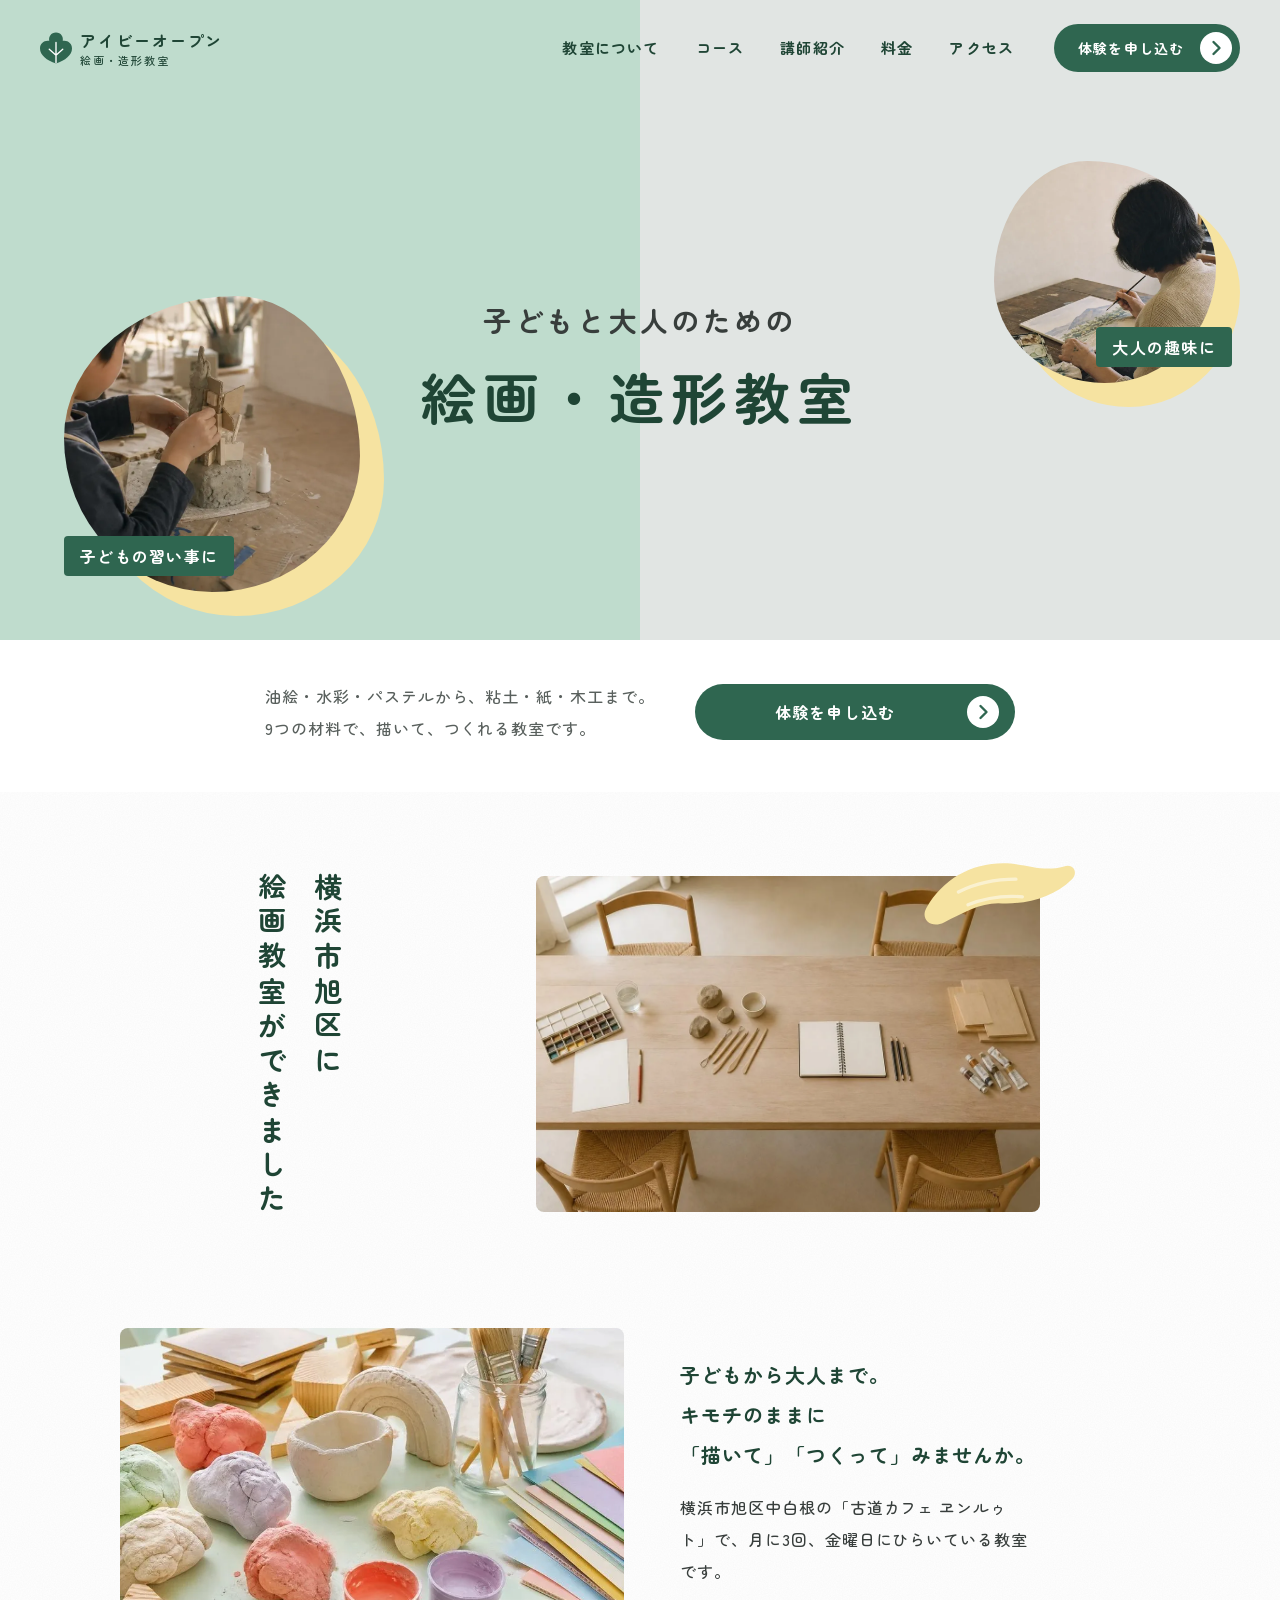
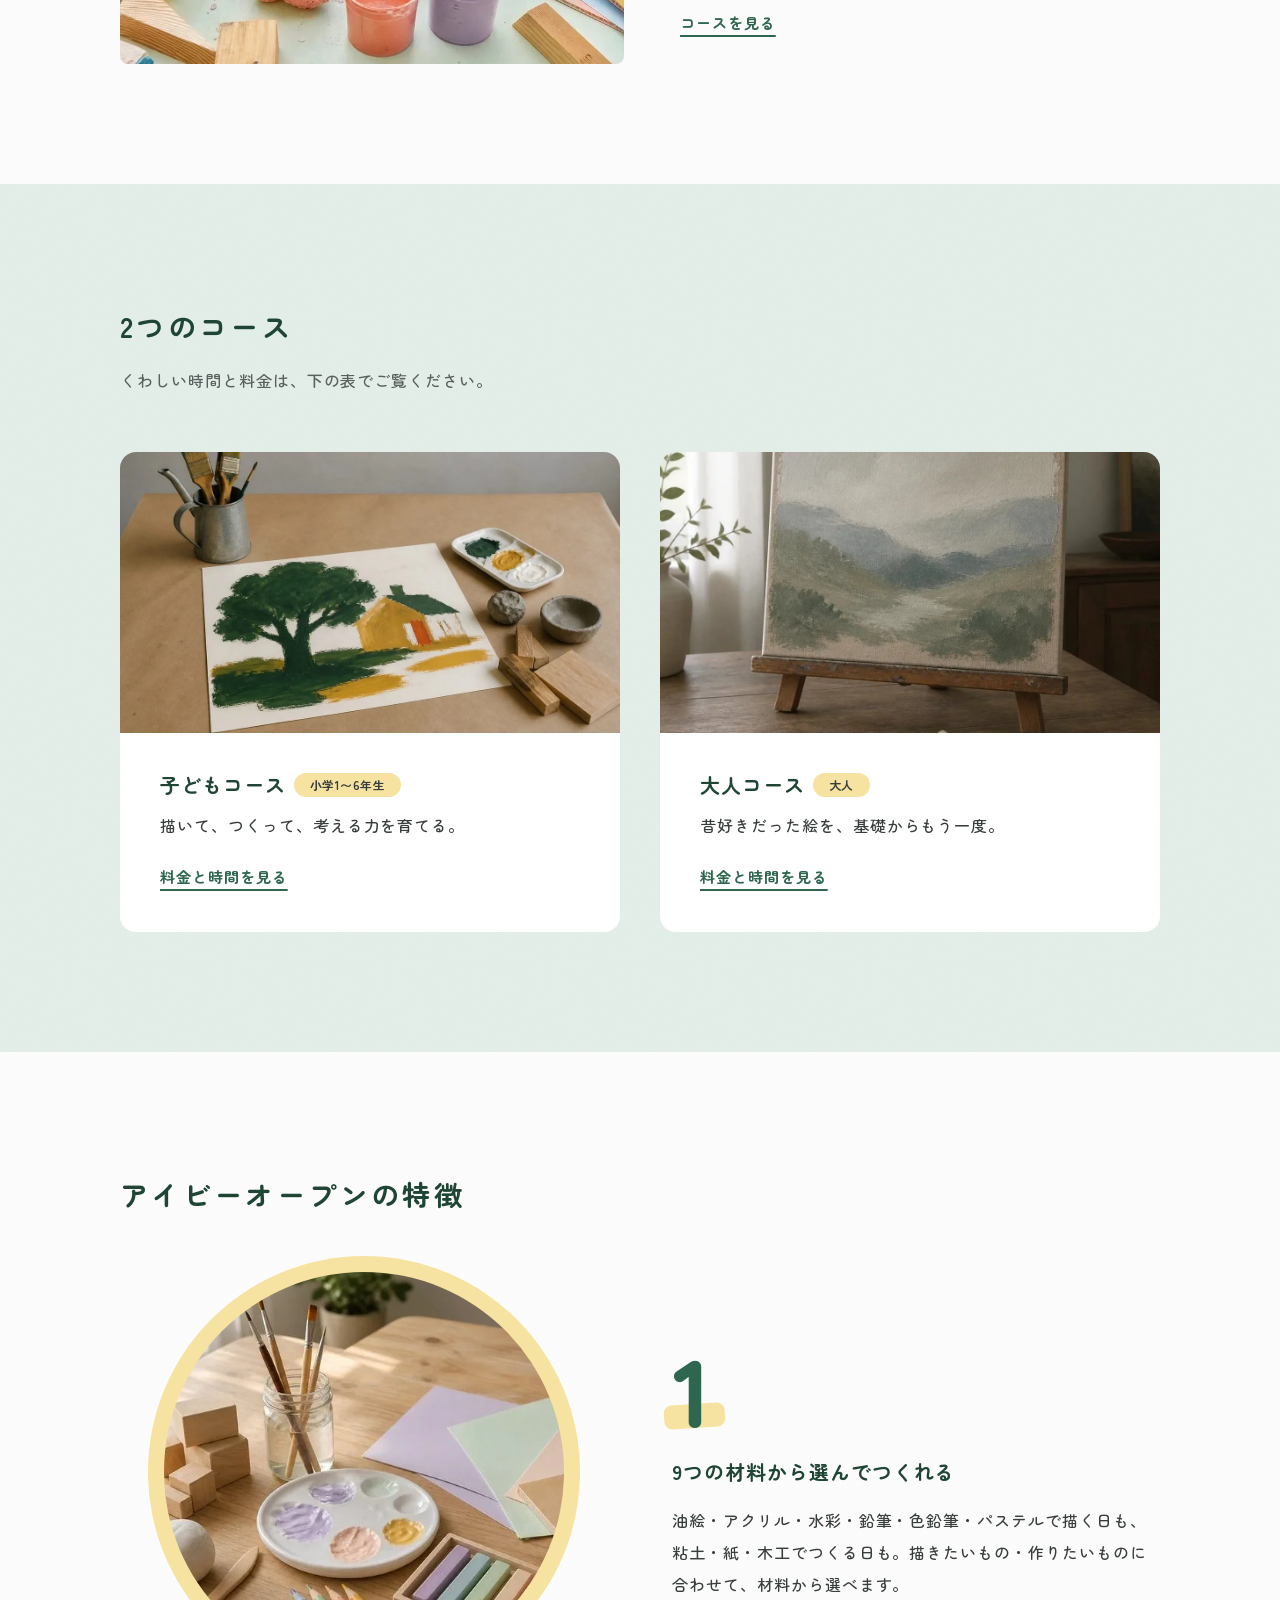
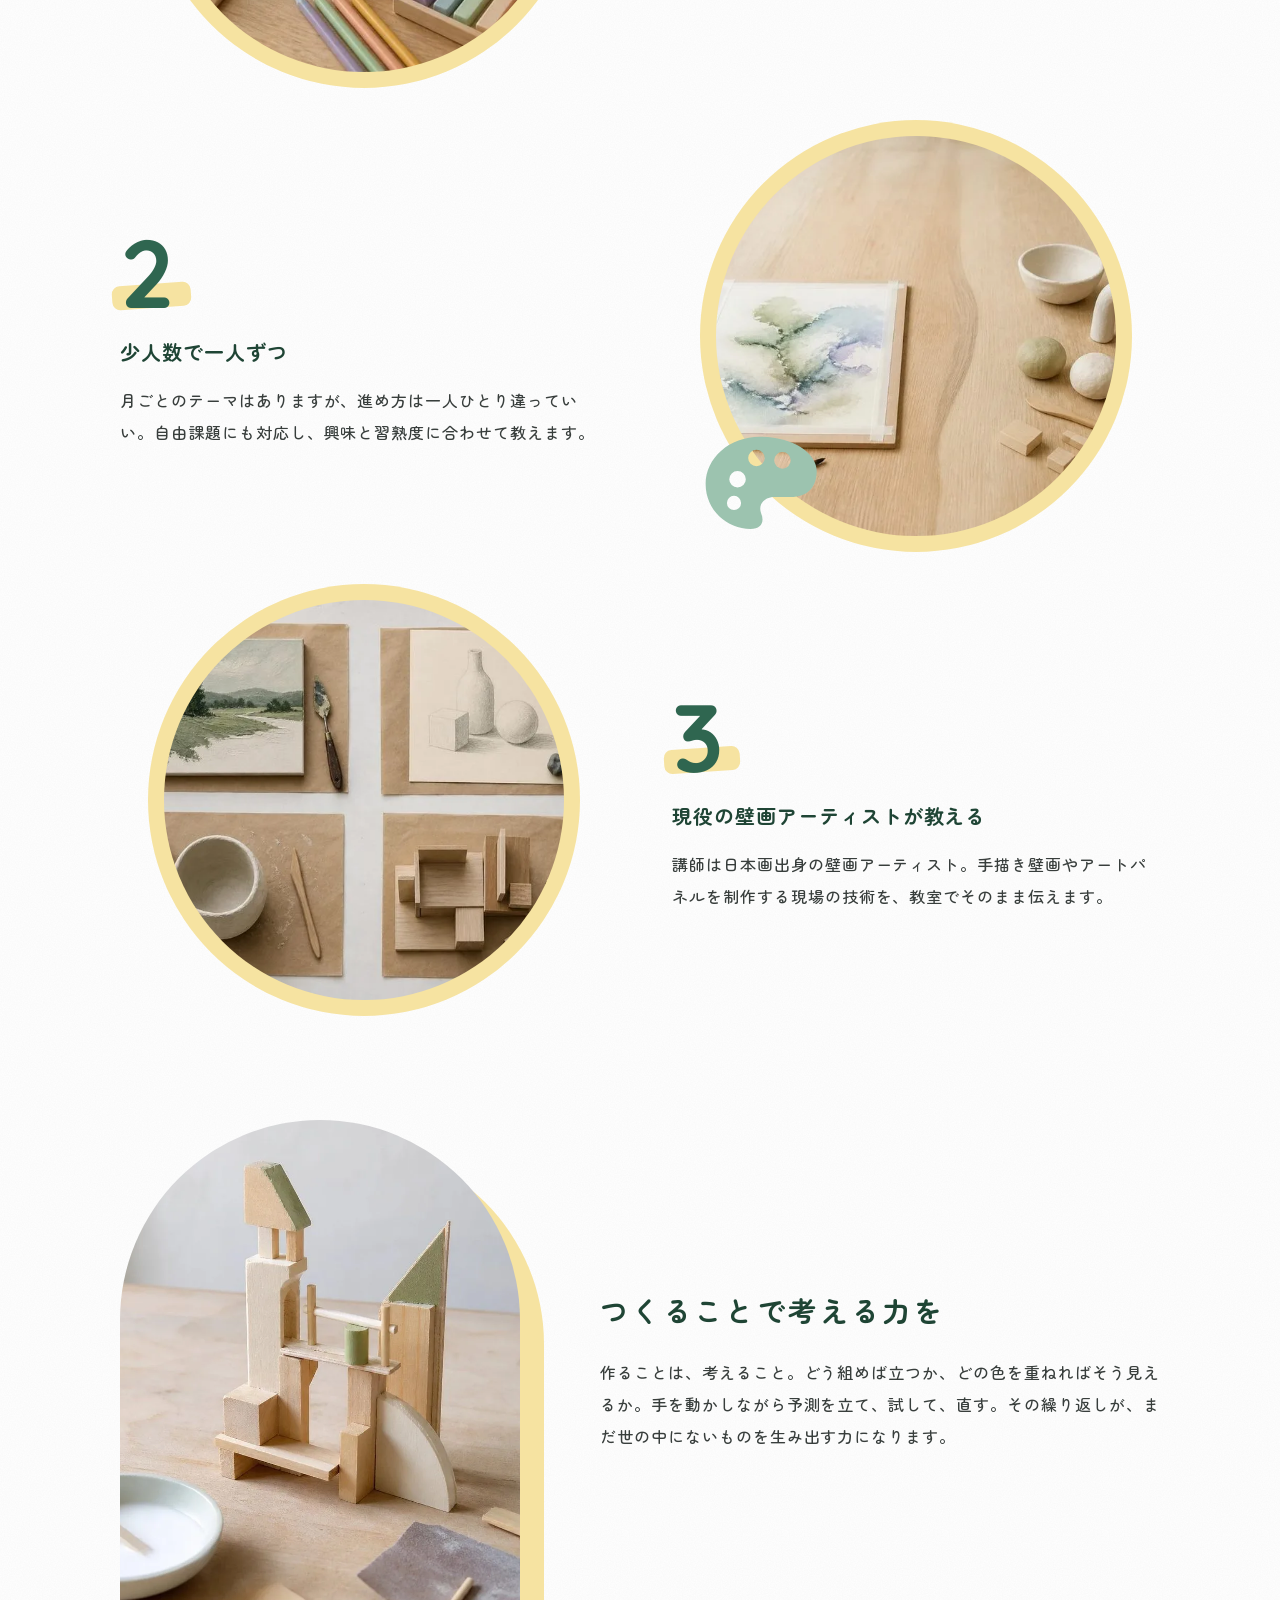
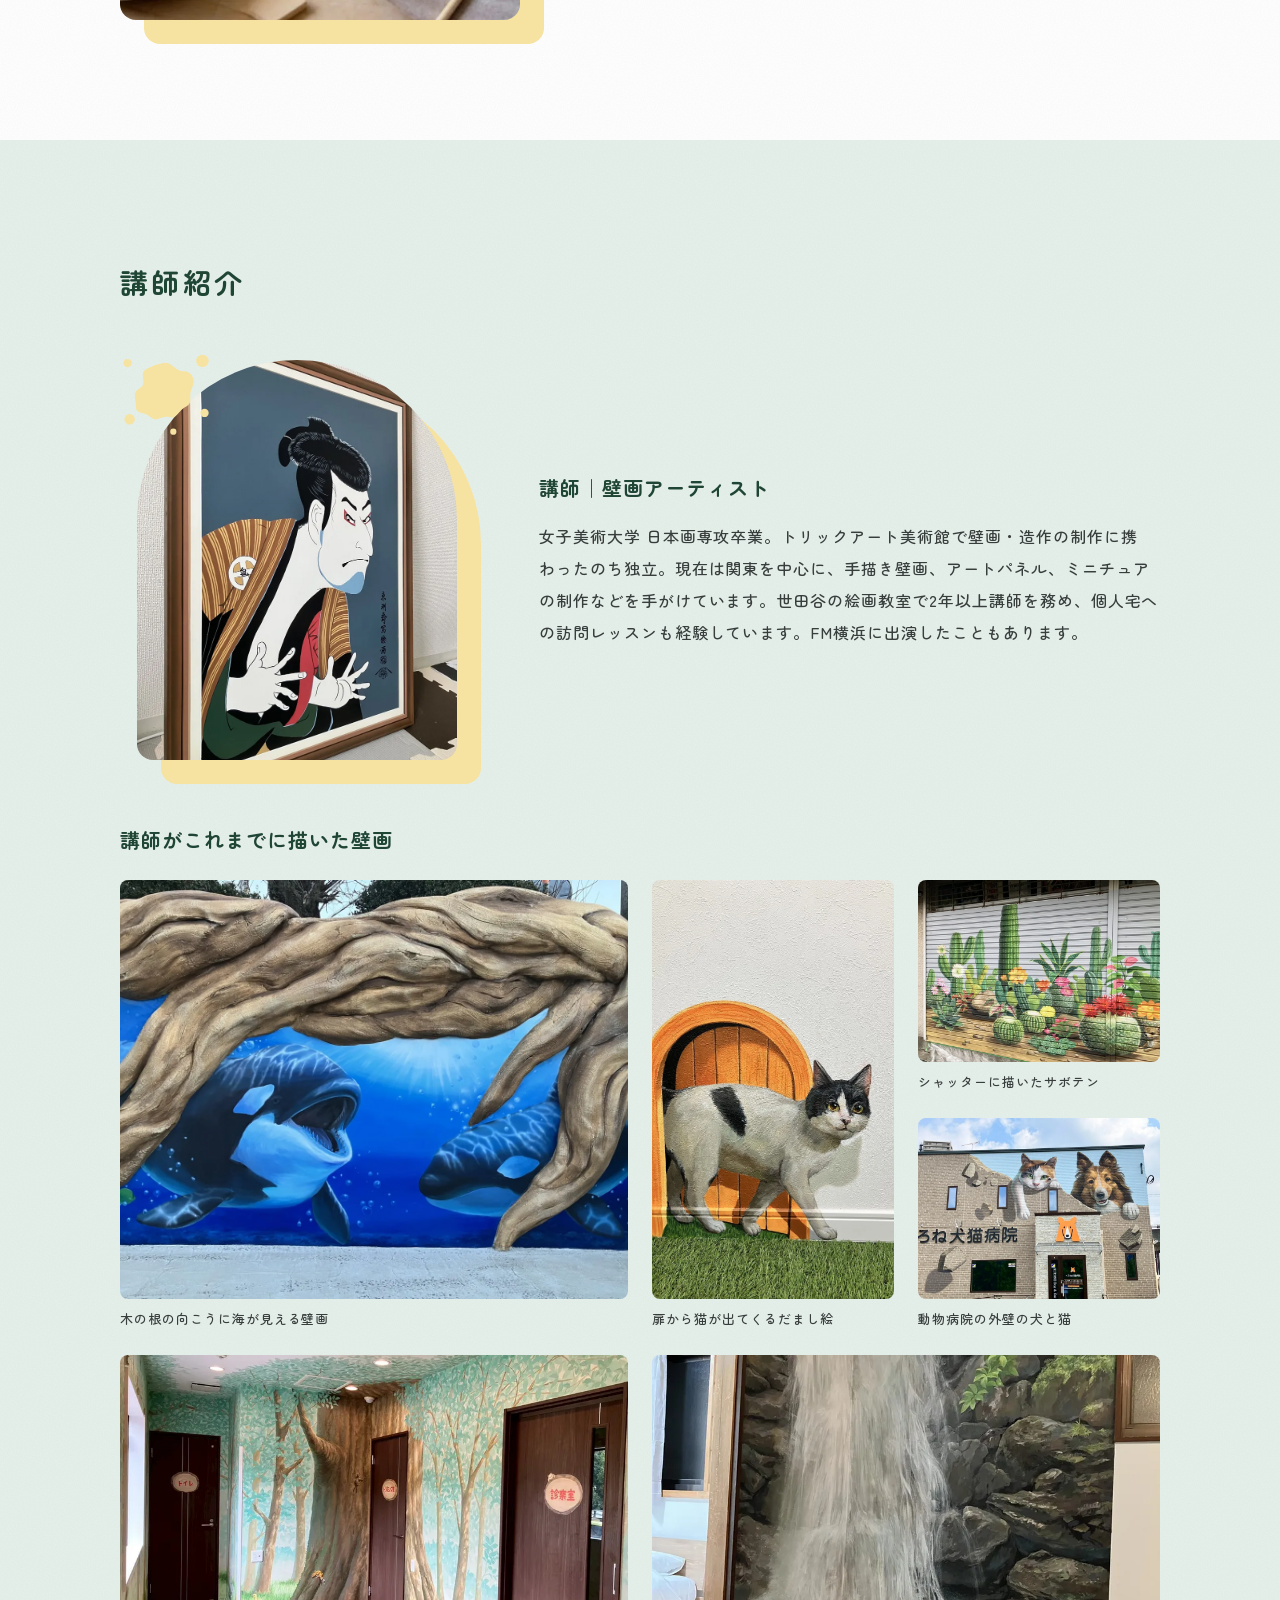
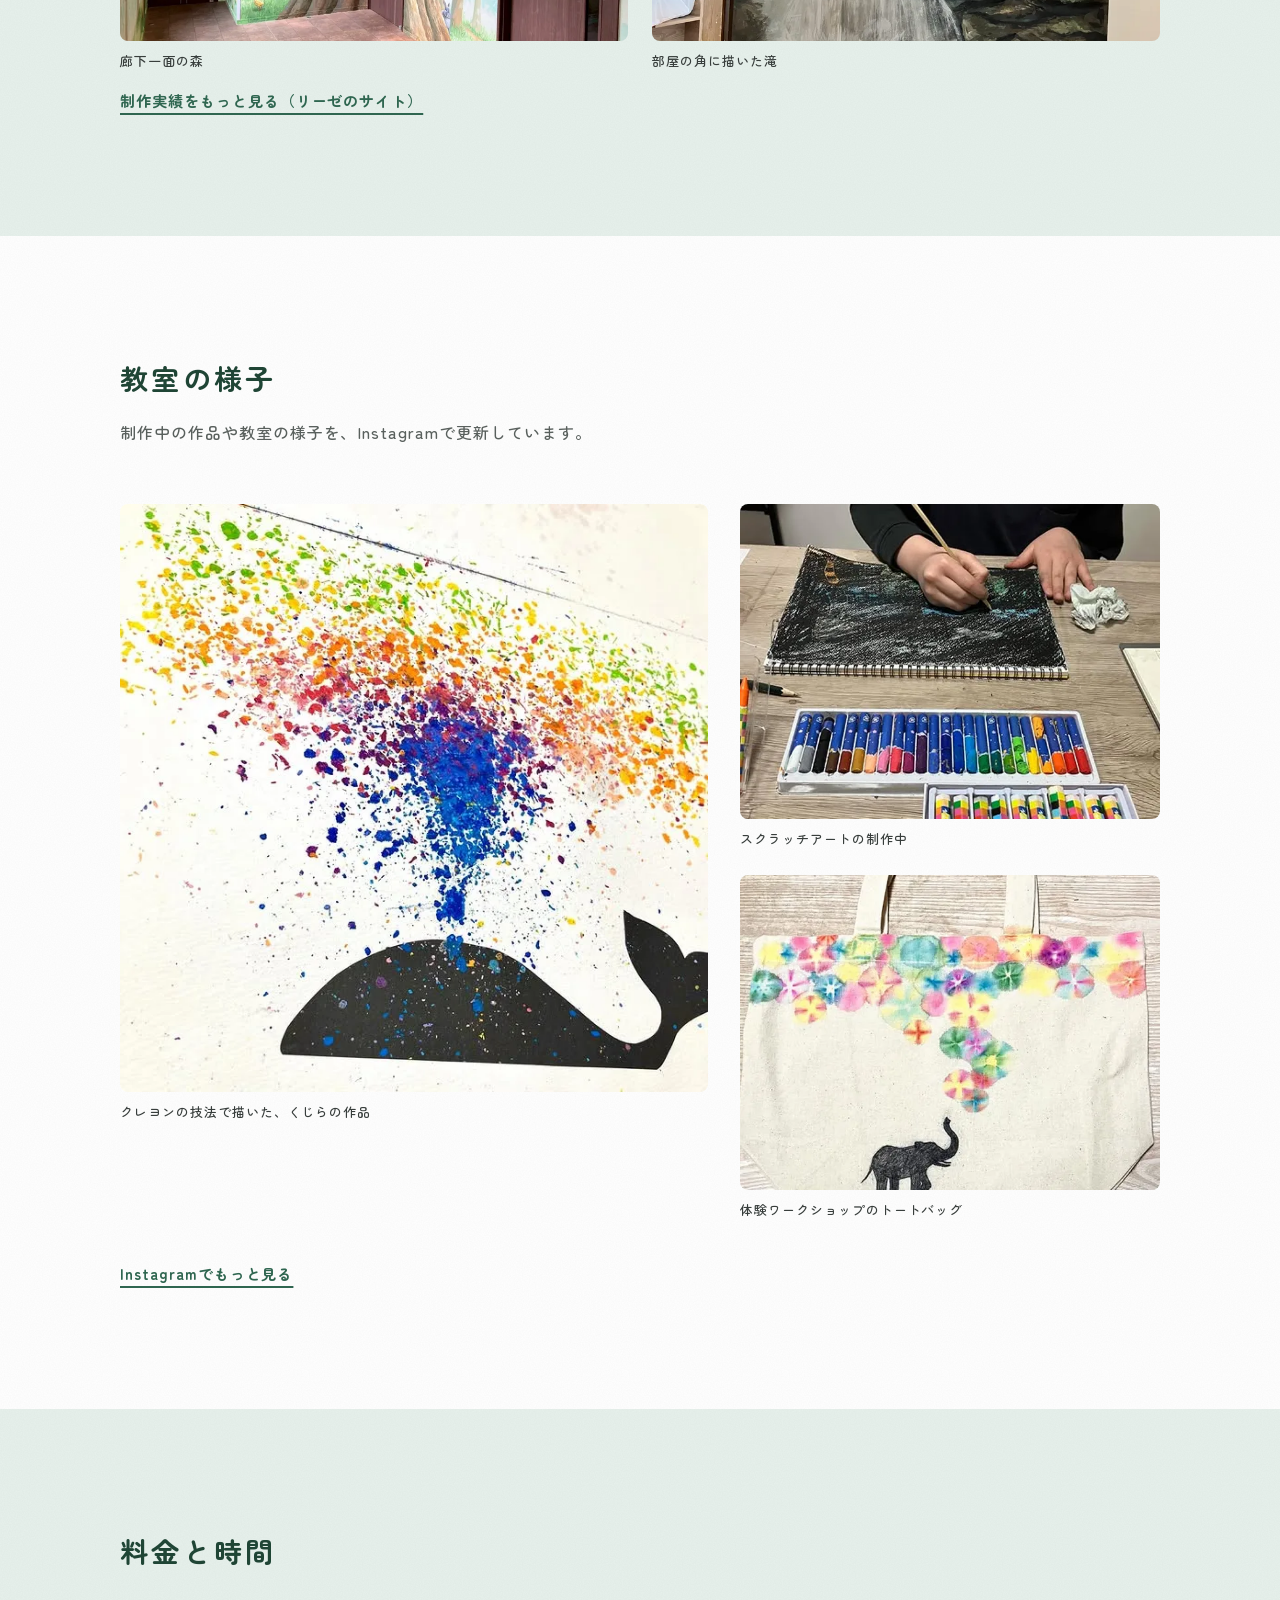
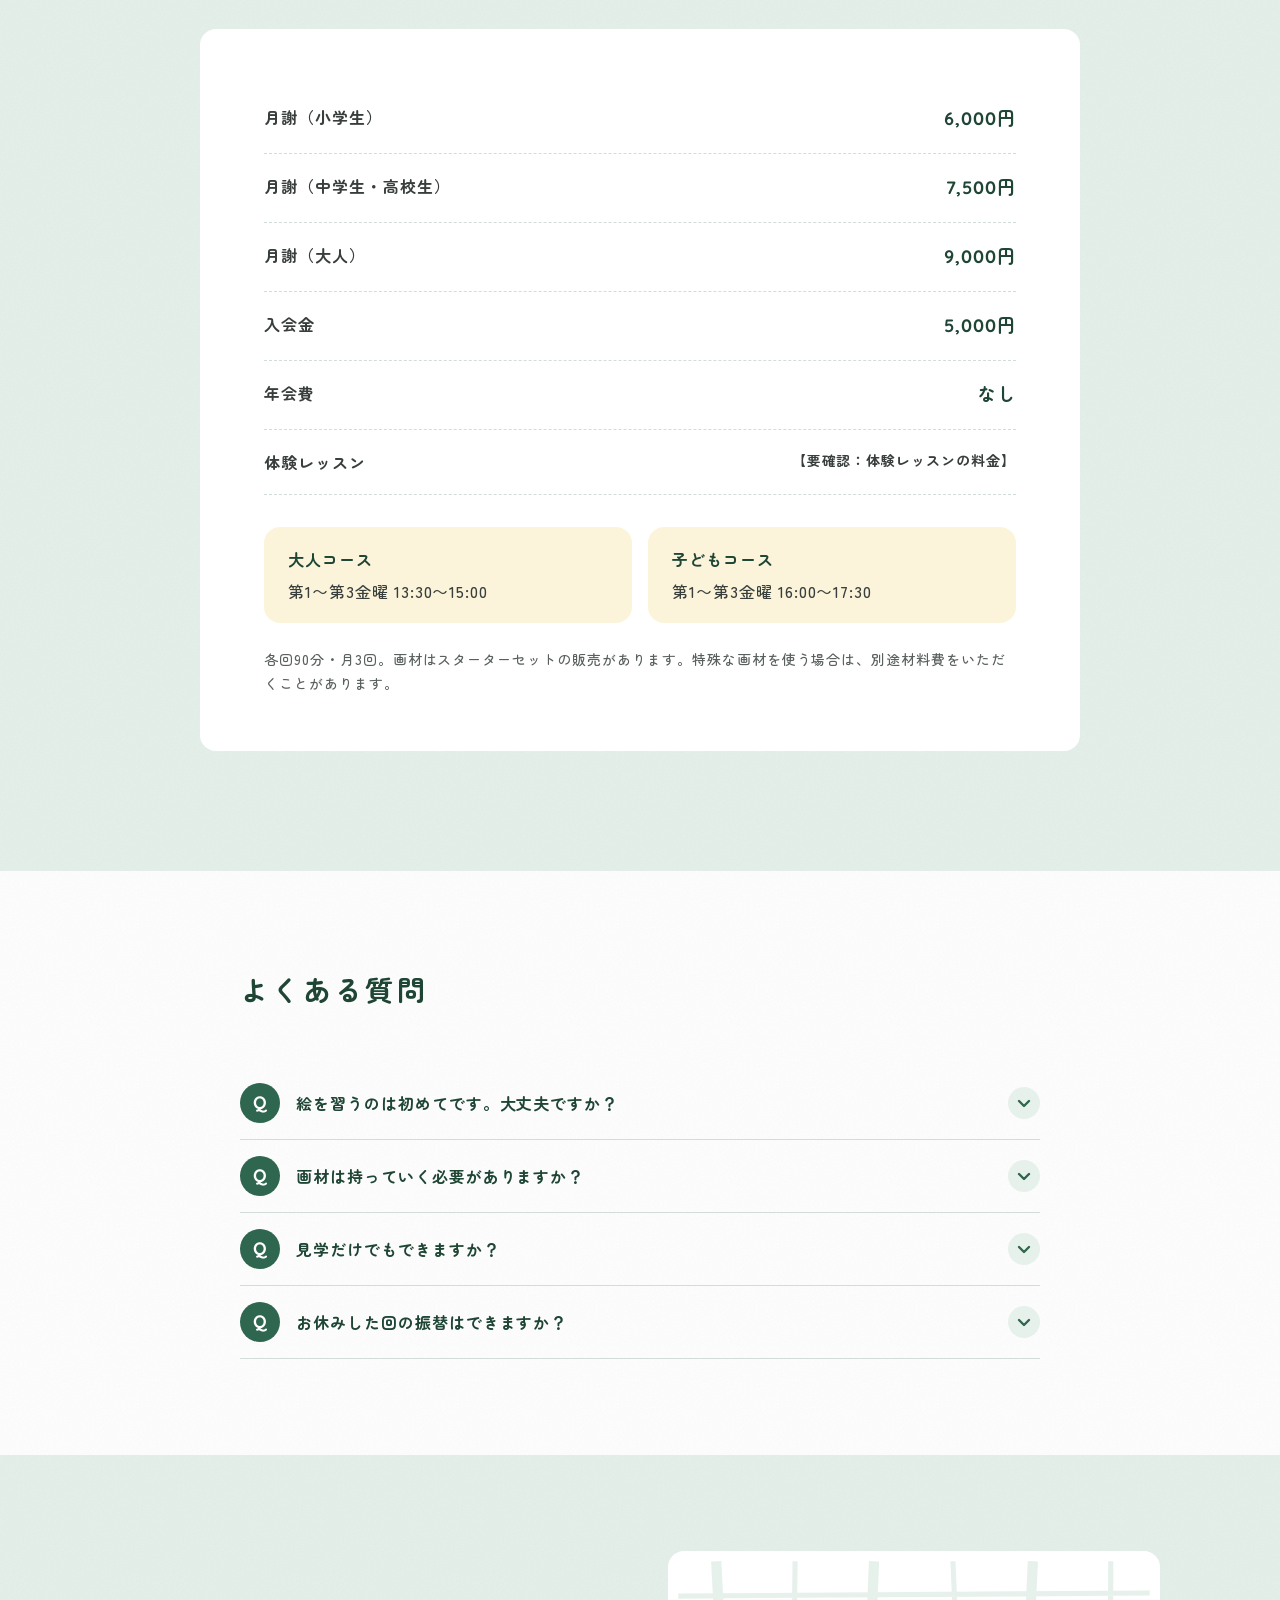
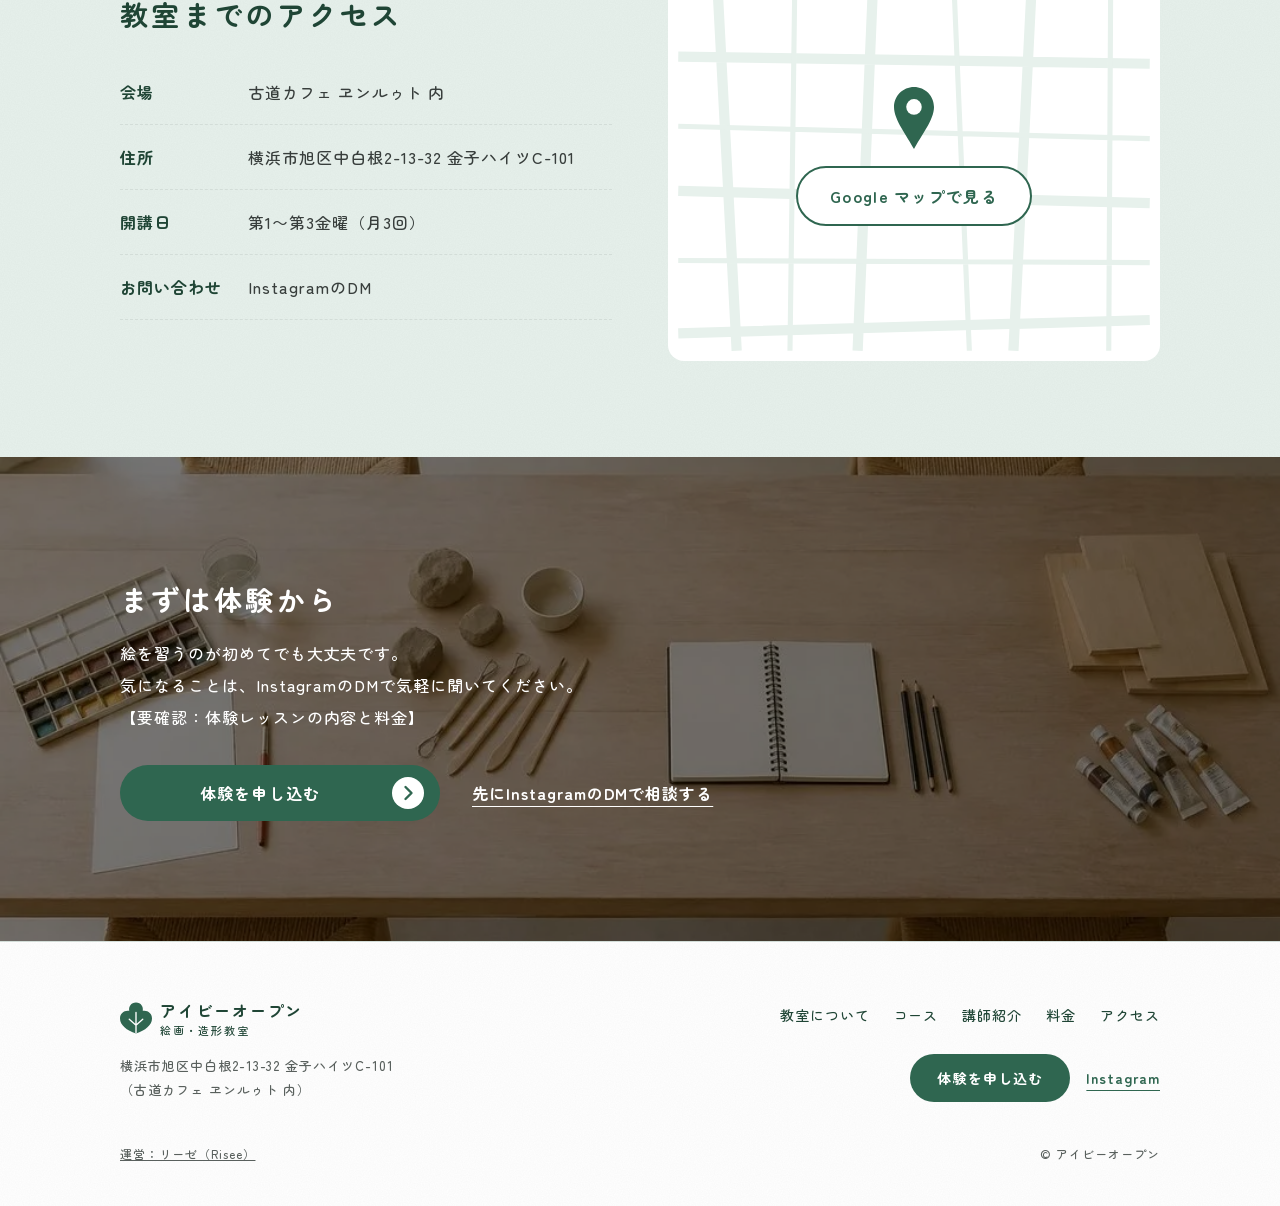
==== commit b39b8f62: "特徴を3つにして、大きな数字 1・2・3（黄色の手描き風の下線つき）を付ける Co-Authored-By: Claude Opus 5.5 <noreply@anthropic.com>" ====
--- a/index.html
+++ b/index.html
@@ -155,8 +155,17 @@
       </div>
       <div class="points">
         <article class="pt">
+          <figure class="pt__ph"><img src="assets/img/gallery-6.webp" width="520" height="520" loading="lazy" alt="木の机に、パステル、筆、パレット、色画用紙、木のブロックと粘土が並んでいる"></figure>
+          <div class="pt__body">
+            <p class="pt__no" aria-hidden="true">1</p>
+            <h3 class="pt__ttl">9つの材料から選んでつくれる</h3>
+            <p>油絵・アクリル・水彩・鉛筆・色鉛筆・パステルで描く日も、粘土・紙・木工でつくる日も。描きたいもの・作りたいものに合わせて、材料から選べます。</p>
+          </div>
+        </article>
+        <article class="pt">
           <figure class="pt__ph"><svg class="deco deco--pt1" aria-hidden="true"><use href="#d-palette"/></svg><img src="assets/img/point-small.webp" width="800" height="560" loading="lazy" alt="窓辺の木の机に、描きかけの水彩画と筆、白い粘土の器と小さな木片が置かれている"></figure>
           <div class="pt__body">
+            <p class="pt__no" aria-hidden="true">2</p>
             <h3 class="pt__ttl">少人数で一人ずつ</h3>
             <p>月ごとのテーマはありますが、進め方は一人ひとり違っていい。自由課題にも対応し、興味と習熟度に合わせて教えます。</p>
           </div>
@@ -164,6 +173,7 @@
         <article class="pt">
           <figure class="pt__ph"><img src="assets/img/point-artist.webp" width="800" height="560" loading="lazy" alt="クラフト紙の上に、風景画、鉛筆の静物デッサン、粘土の器、木の造形の4つの作品が並んでいる"></figure>
           <div class="pt__body">
+            <p class="pt__no" aria-hidden="true">3</p>
             <h3 class="pt__ttl">現役の壁画アーティストが<wbr>教える</h3>
             <p>講師は日本画出身の壁画アーティスト。手描き壁画やアートパネルを制作する現場の技術を、教室でそのまま伝えます。</p>
           </div>
--- a/assets/css/style.css
+++ b/assets/css/style.css
@@ -249,12 +249,17 @@
 /* 3つの特徴 */
 .points{display:grid;gap:var(--s64)}
 .pt{display:grid;gap:var(--s32);align-items:center}
-@media (min-width:768px){.pt{grid-template-columns:1fr 1fr;gap:var(--s64)}.pt:nth-child(2) .pt__ph{order:2}}
+@media (min-width:768px){.pt{grid-template-columns:1fr 1fr;gap:var(--s64)}.pt:nth-child(even) .pt__ph{order:2}}
 .pt__ph{position:relative;width:min(280px,80%);margin-inline:auto}
 .pt__ph::before{content:"";position:absolute;inset:calc(var(--s16) * -1);border-radius:50%;background:var(--sub)}
 .pt__ph img{position:relative;width:100%;aspect-ratio:1;object-fit:cover;border-radius:50%}
+/* 大きな数字：英字の丸い書体、緑の数字に黄色の線を重ねて手描きの下線のように */
+.pt__body{position:relative}
+.pt__no{position:relative;z-index:0;display:inline-block;font-family:var(--en);font-weight:700;font-size:72px;line-height:72px;color:var(--main-d);letter-spacing:0}
+.pt__no::after{content:"";position:absolute;z-index:-1;left:-8px;right:-16px;bottom:8px;height:16px;border-radius:8px;background:var(--sub);transform:rotate(-4deg)}
+@media (min-width:768px){.pt__no{font-size:96px;line-height:96px}.pt__no::after{height:24px;bottom:12px}}
 @media (min-width:768px){.pt__ph{width:100%;max-width:400px}}
-.pt__ttl{margin:var(--s8) 0 var(--s16);word-break:keep-all;font-size:18px;line-height:28px;font-weight:700;color:var(--main-dd)}
+.pt__ttl{margin:var(--s16) 0 var(--s16);word-break:keep-all;font-size:18px;line-height:28px;font-weight:700;color:var(--main-dd)}
 @media (min-width:768px){.pt__ttl{font-size:20px;line-height:32px}}
 
 /* 考える力 */
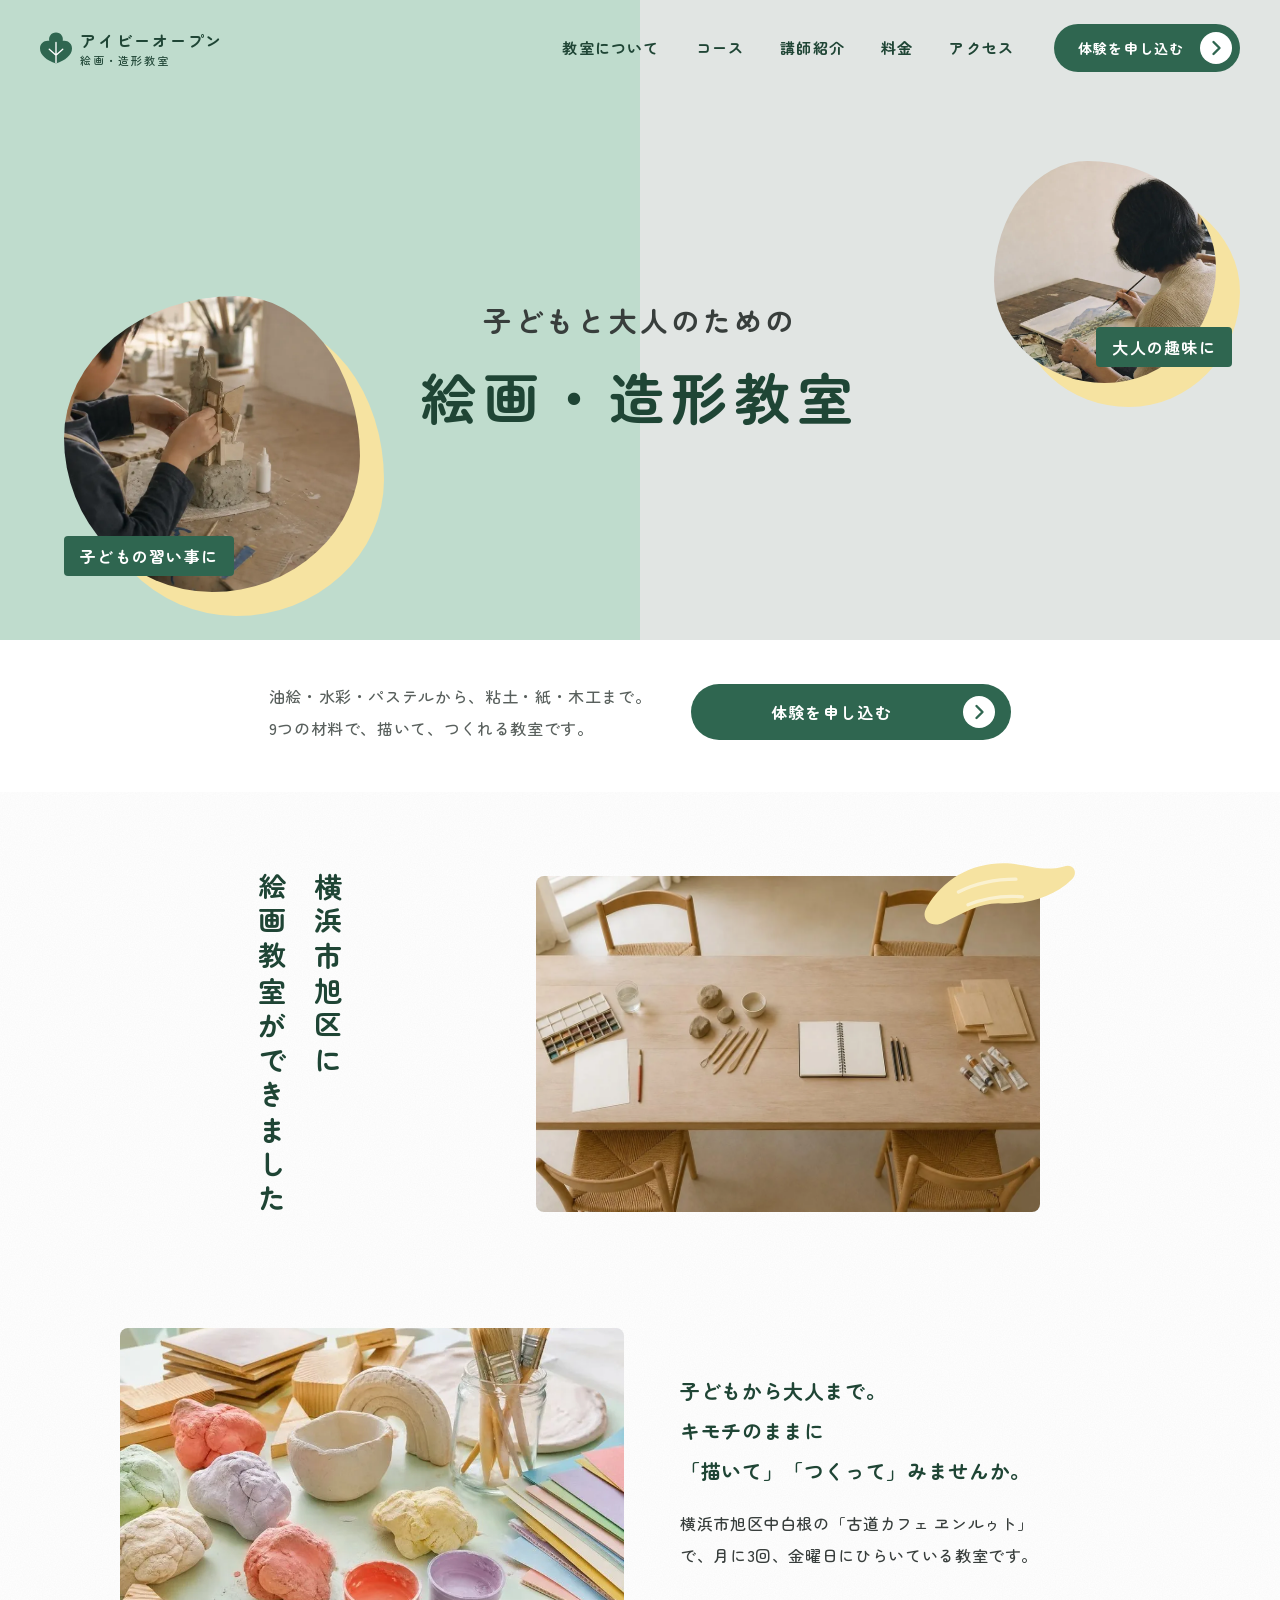
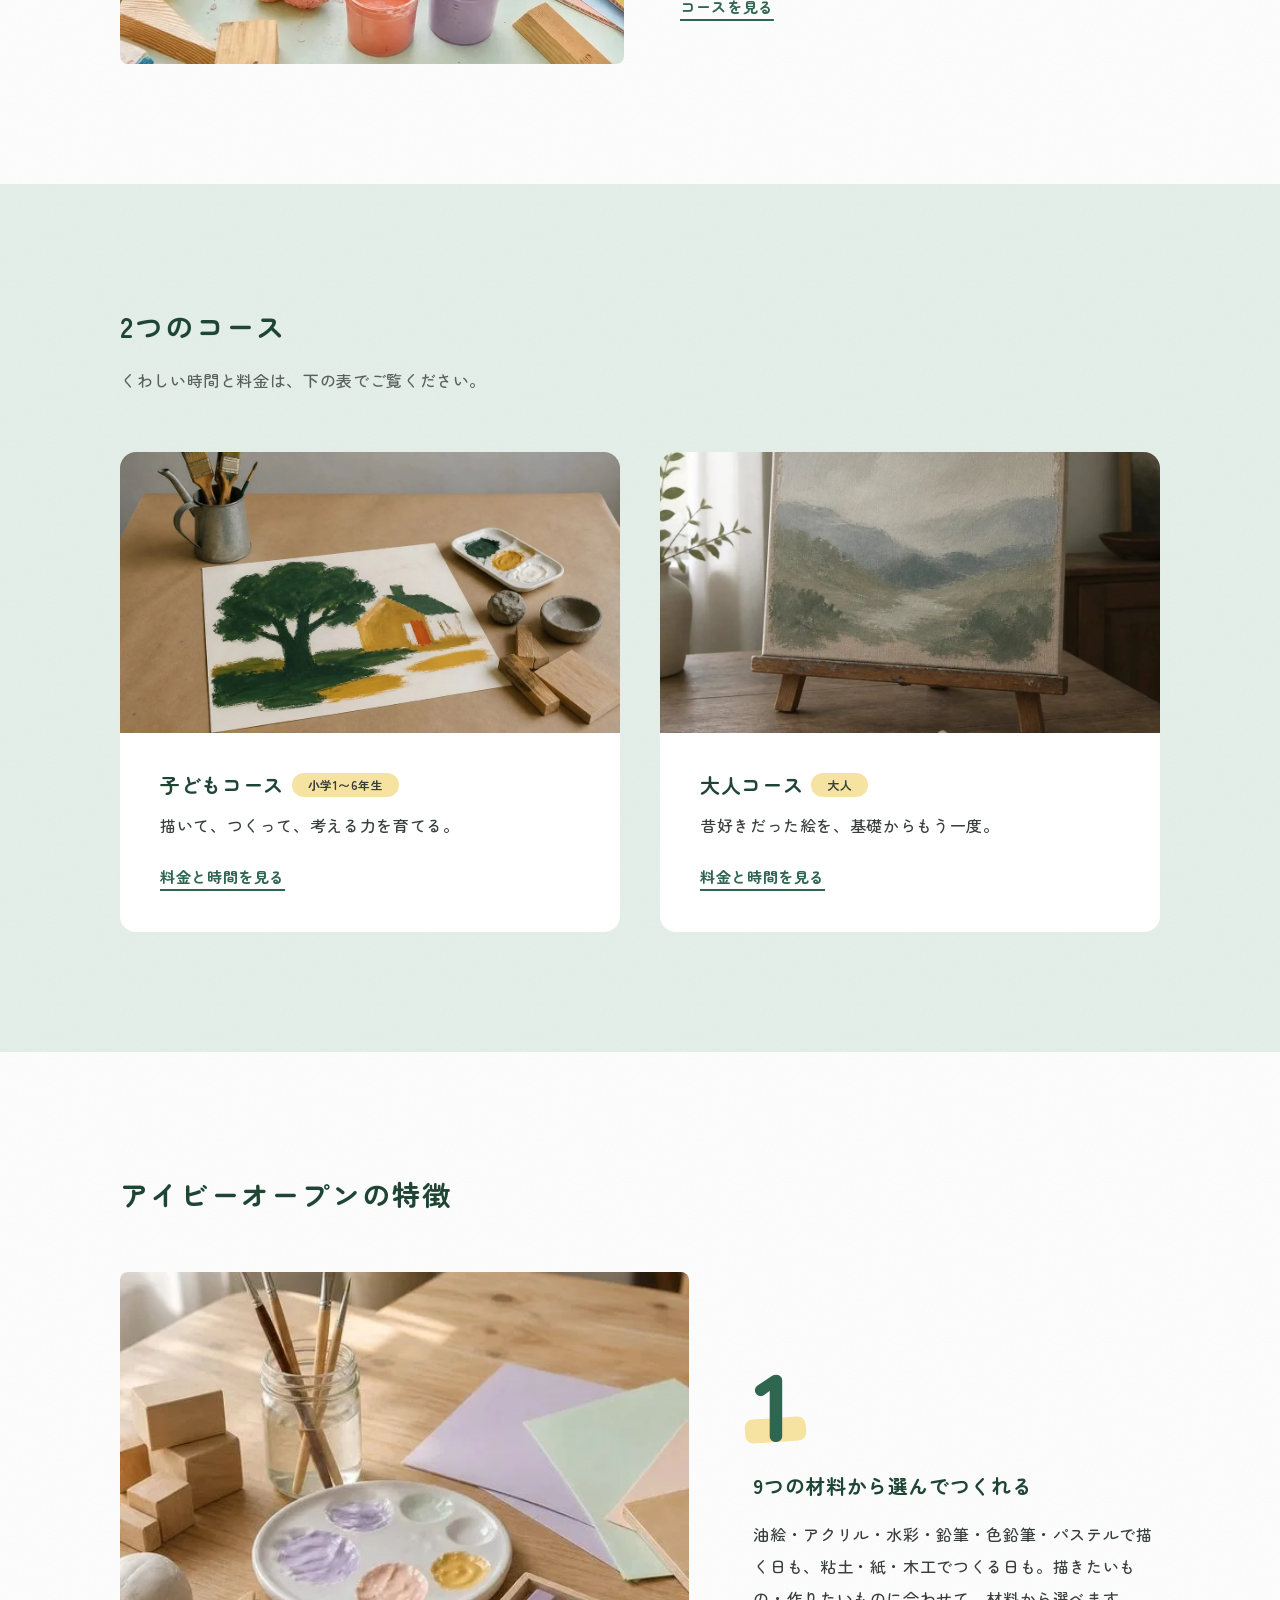
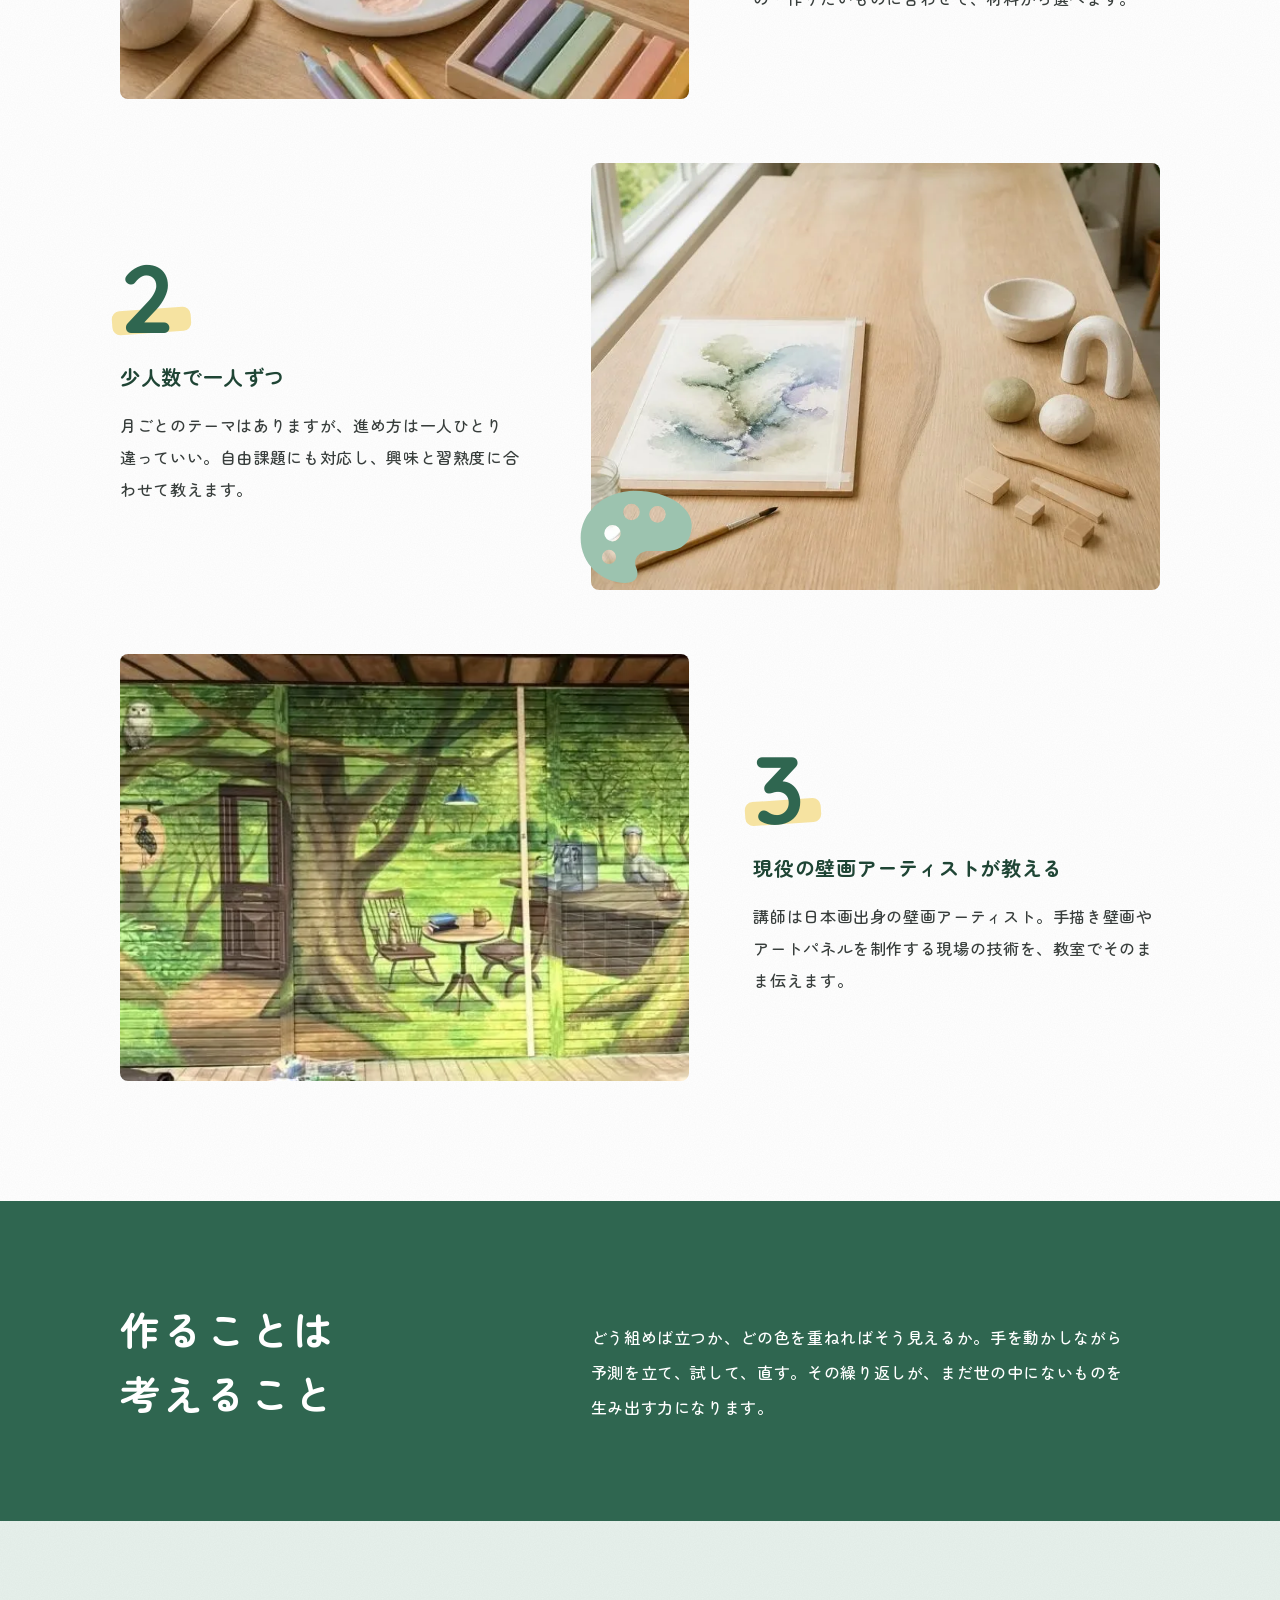
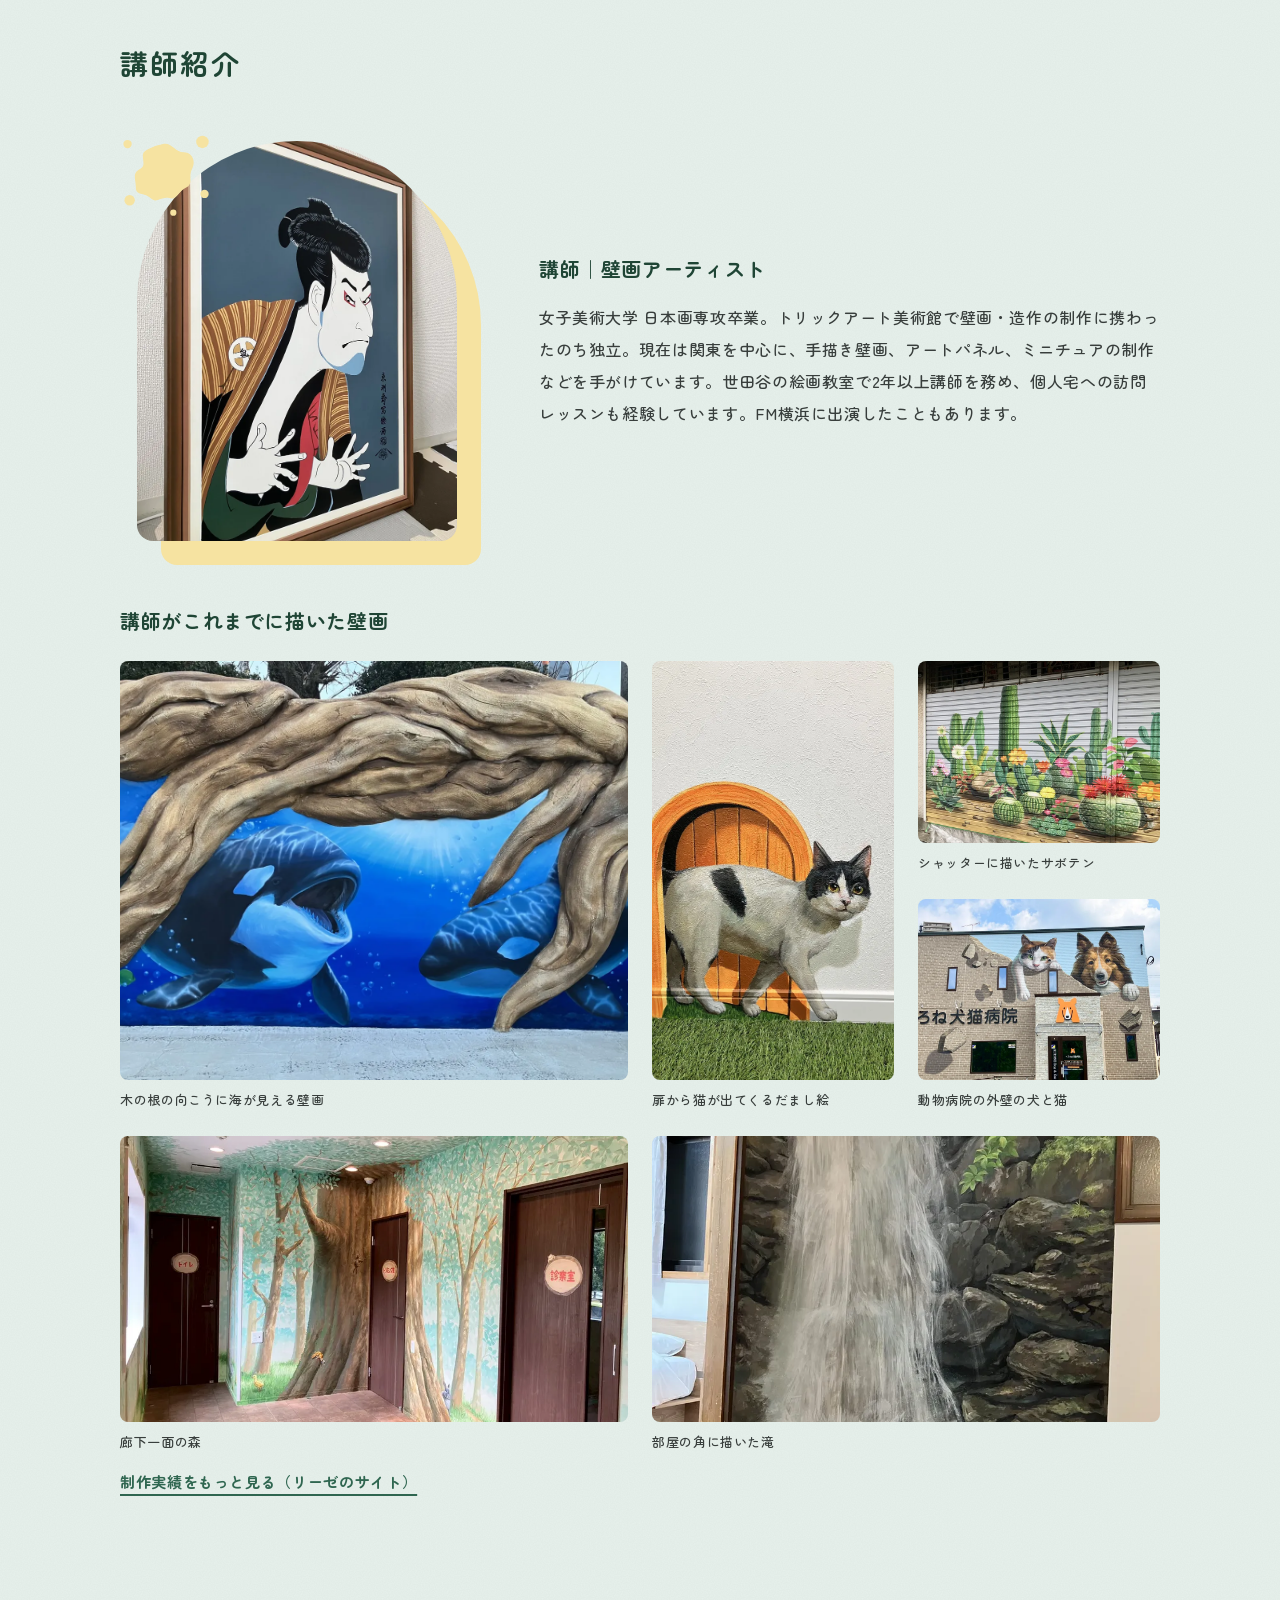
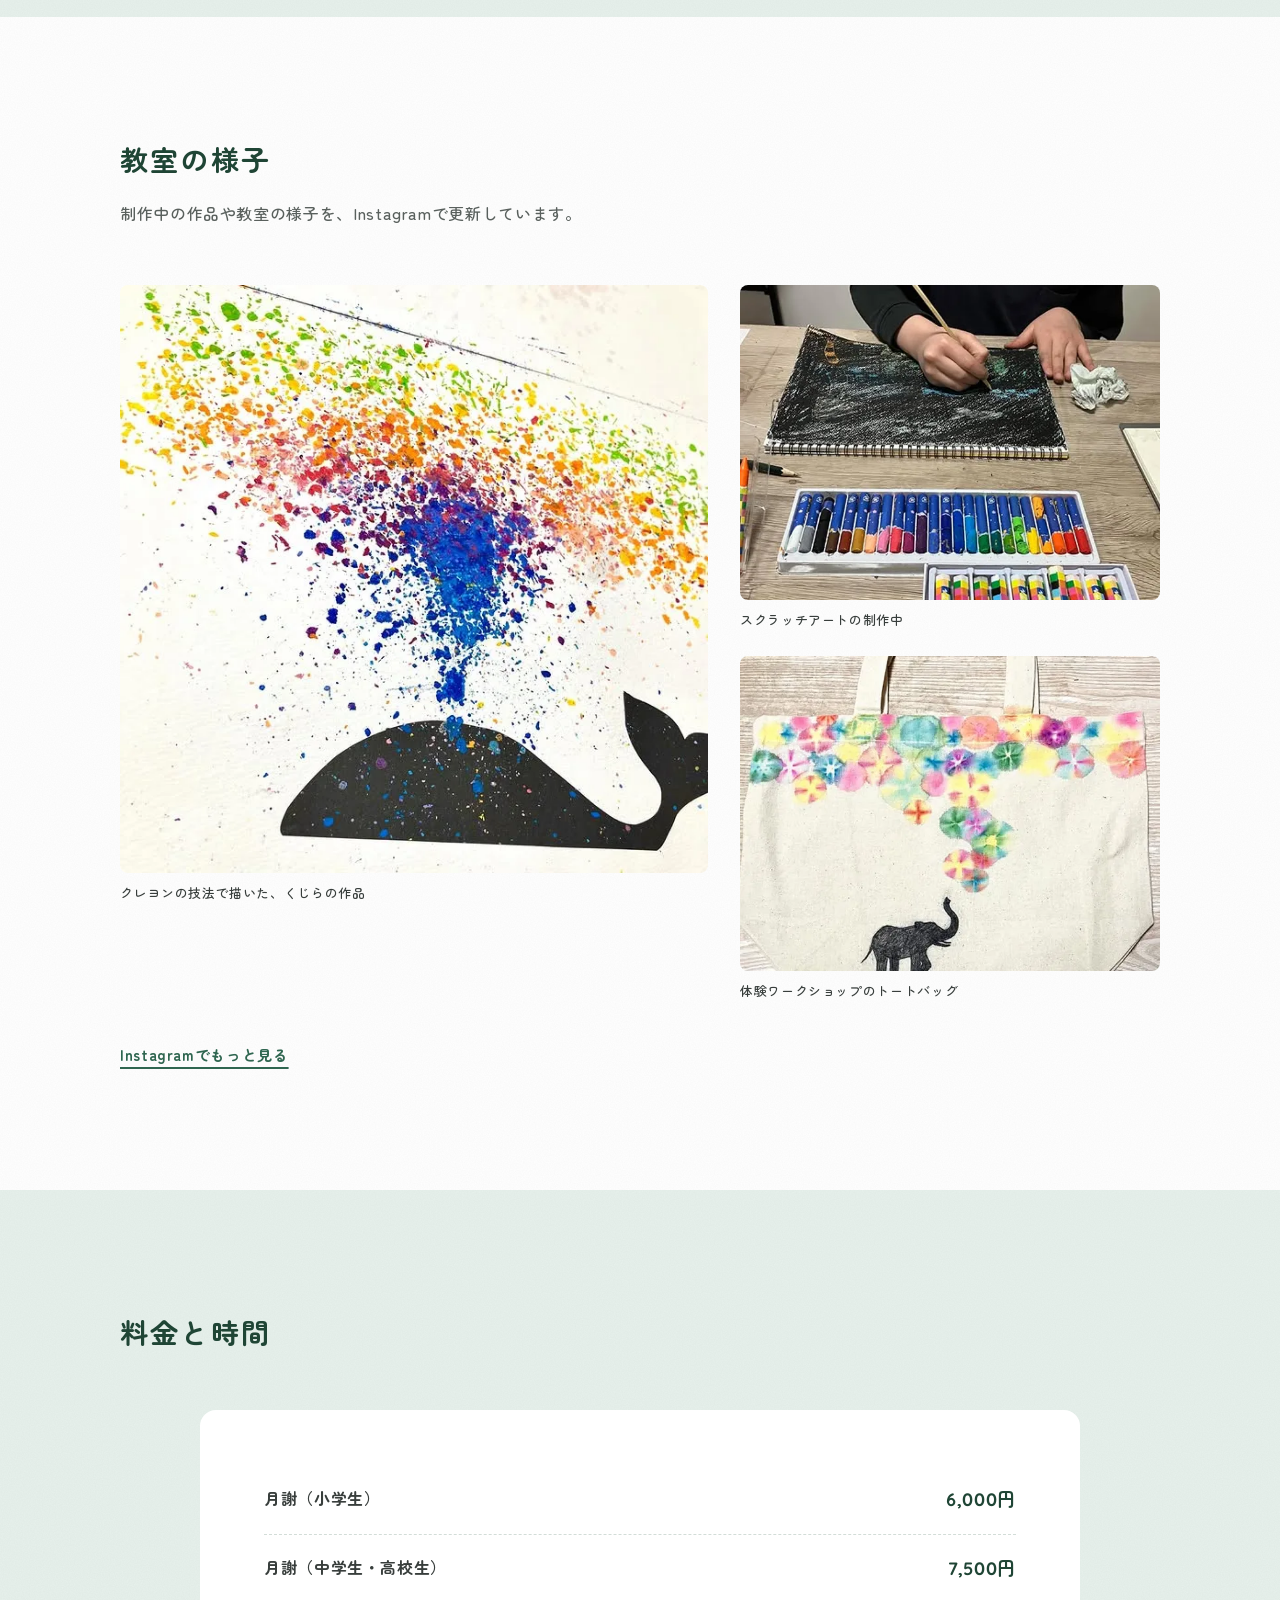
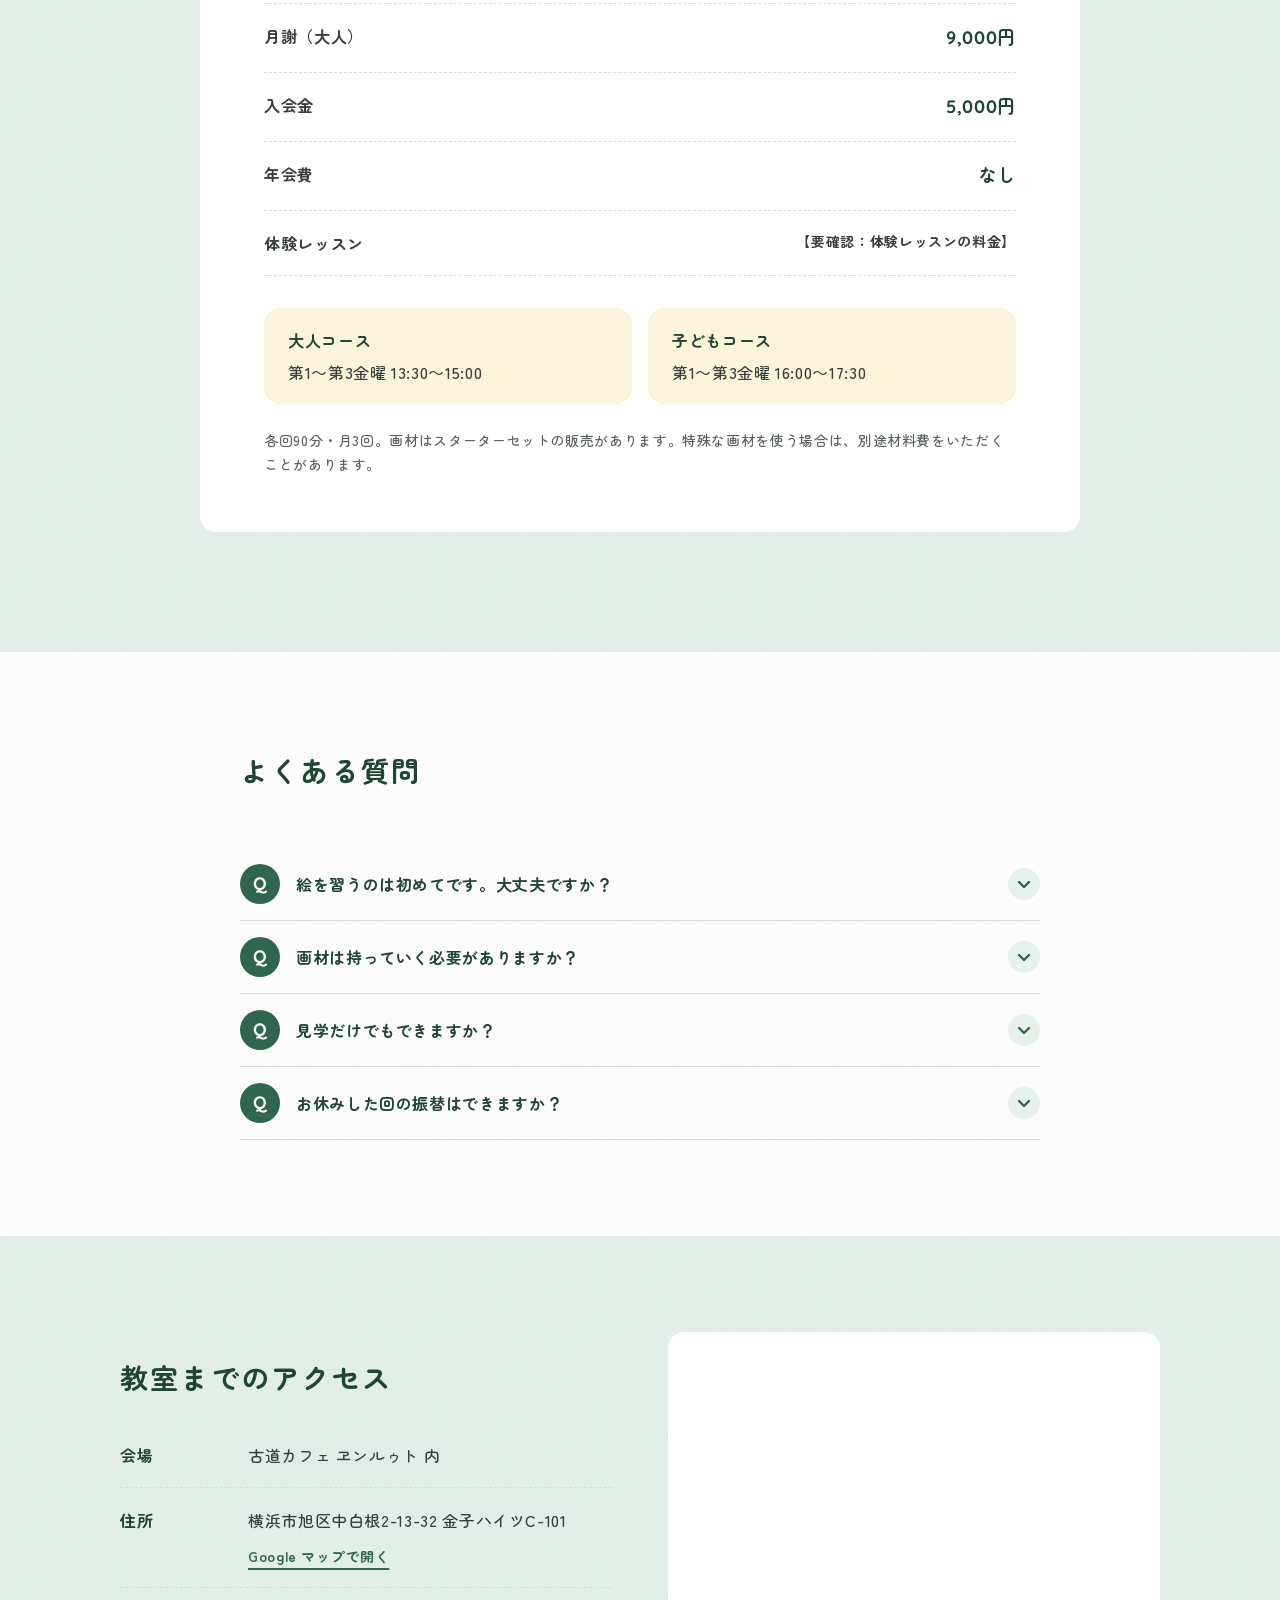
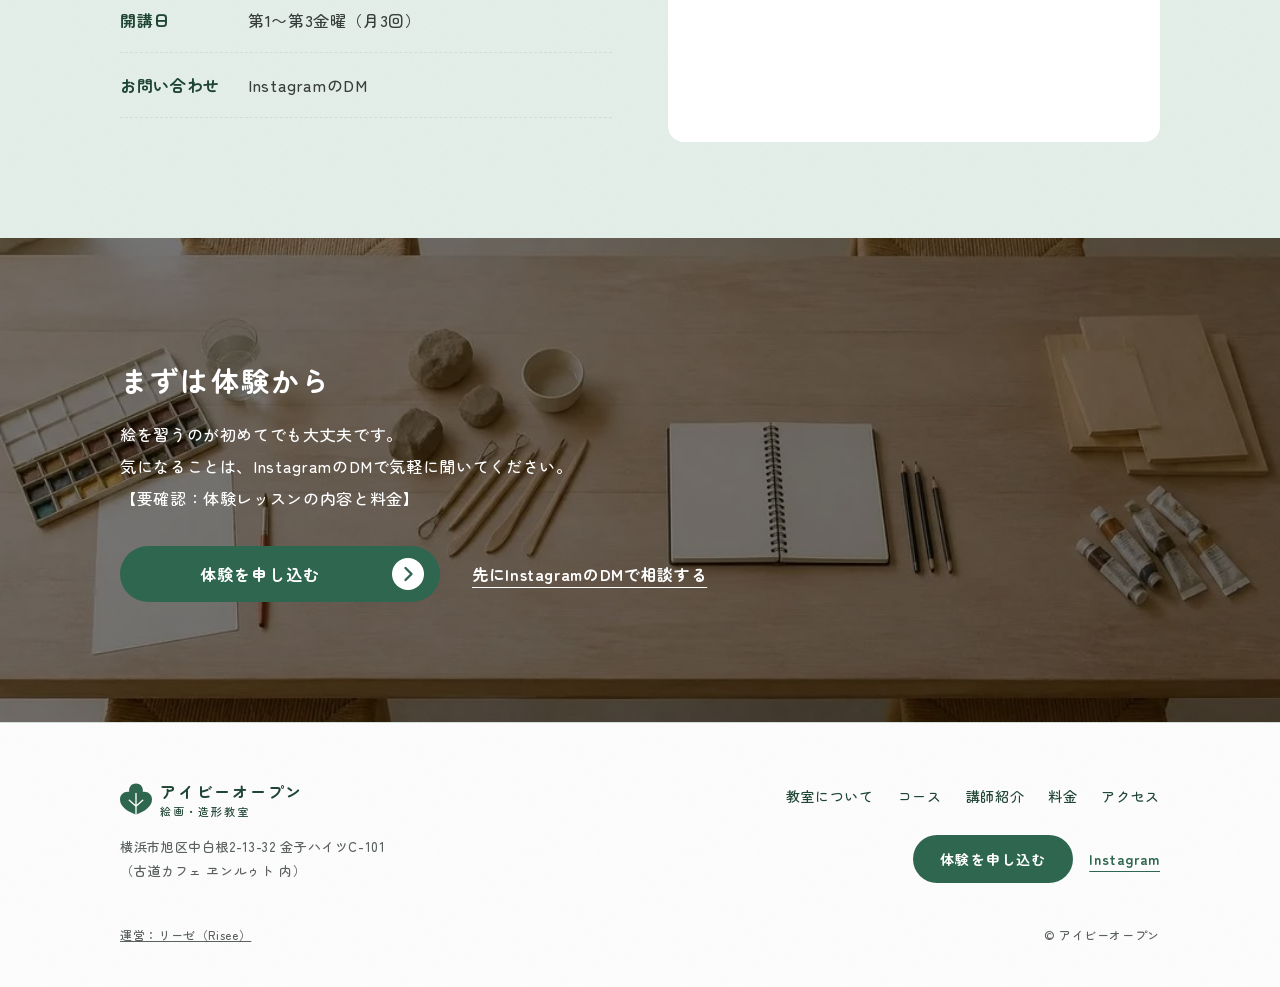
==== commit 4df82fcb: "AIっぽさを消す2回目：考える力を濃い緑の言葉だけの帯に、特徴の写真を四角に・3つ目を講師の本物の壁画に、仮の地図を本物のGoogleマップに、字間を詰める Co-Authored-By: Claud" ====
--- a/index.html
+++ b/index.html
@@ -171,7 +171,7 @@
           </div>
         </article>
         <article class="pt">
-          <figure class="pt__ph"><img src="assets/img/point-artist.webp" width="800" height="560" loading="lazy" alt="クラフト紙の上に、風景画、鉛筆の静物デッサン、粘土の器、木の造形の4つの作品が並んでいる"></figure>
+          <figure class="pt__ph"><img src="assets/img/work-tree.webp" width="900" height="675" loading="lazy" alt="講師が描いた、大きな木と森の中のテーブルの壁画"></figure>
           <div class="pt__body">
             <p class="pt__no" aria-hidden="true">3</p>
             <h3 class="pt__ttl">現役の壁画アーティストが<wbr>教える</h3>
@@ -183,15 +183,10 @@
   </section>
 
   <!-- つくることで考える力を -->
-  <section class="sec think">
+  <section class="think">
     <div class="wrap think__in">
-      <figure class="arch think__arch">
-        <img src="assets/img/think-model.webp" width="1000" height="960" loading="lazy" alt="木片を組んでつくった、建物のような小さな立体作品">
-      </figure>
-      <div class="think__body">
-        <h2 class="ttl">つくることで考える力を</h2>
-        <p>作ることは、考えること。どう組めば立つか、どの色を重ねればそう見えるか。手を動かしながら予測を立て、試して、直す。その繰り返しが、まだ世の中にないものを生み出す力になります。</p>
-      </div>
+      <h2 class="think__ttl">作ることは<br>考えること</h2>
+      <p>どう組めば立つか、どの色を重ねればそう見えるか。手を動かしながら予測を立て、試して、直す。その繰り返しが、まだ世の中にないものを生み出す力になります。</p>
     </div>
   </section>
 
@@ -298,20 +293,13 @@
         <h2 class="ttl">教室までのアクセス</h2>
         <dl class="access__list">
           <div><dt>会場</dt><dd>古道カフェ ヱンルゥト 内</dd></div>
-          <div><dt>住所</dt><dd>横浜市旭区中白根2-13-32 金子ハイツC-101</dd></div>
+          <div><dt>住所</dt><dd>横浜市旭区中白根2-13-32 金子ハイツC-101<br><a class="more more--s" href="https://www.google.com/maps/search/?api=1&amp;query=%E6%A8%AA%E6%B5%9C%E5%B8%82%E6%97%AD%E5%8C%BA%E4%B8%AD%E7%99%BD%E6%A0%B92-13-32" target="_blank" rel="noopener">Google マップで開く</a></dd></div>
           <div><dt>開講日</dt><dd>第1〜第3金曜（月3回）</dd></div>
           <div><dt>お問い合わせ</dt><dd>InstagramのDM</dd></div>
         </dl>
       </div>
       <div class="map">
-        <svg class="map__roads" viewBox="0 0 480 400" preserveAspectRatio="none" aria-hidden="true">
-          <g class="w5"><path d="M47 10 67 390M201 10 185 390M356 10 337 390M10 103 470 110M10 234 470 246M10 373 470 360"/></g>
-          <g class="w3"><path d="M124 10 119 390M278 10 294 390M432 10 430 390M10 44 470 41M10 171 470 183M10 302 470 304"/></g>
-        </svg>
-        <div class="map__center">
-          <svg class="map__pin" viewBox="0 0 36 56" aria-hidden="true"><path fill="currentColor" d="M18 0C8 0 0 8 0 18c0 12 12 26 18 38 6-12 18-26 18-38C36 8 28 0 18 0Z"/><circle cx="18" cy="18" r="7" fill="#fff"/></svg>
-          <a class="btn btn--line" href="https://www.google.com/maps/search/?api=1&amp;query=%E6%A8%AA%E6%B5%9C%E5%B8%82%E6%97%AD%E5%8C%BA%E4%B8%AD%E7%99%BD%E6%A0%B92-13-32" target="_blank" rel="noopener">Google マップで見る</a>
-        </div>
+        <iframe src="https://www.google.com/maps?q=%E6%A8%AA%E6%B5%9C%E5%B8%82%E6%97%AD%E5%8C%BA%E4%B8%AD%E7%99%BD%E6%A0%B92-13-32&amp;output=embed" title="教室の場所（Google マップ）" loading="lazy" referrerpolicy="no-referrer-when-downgrade"></iframe>
       </div>
     </div>
   </section>
--- a/assets/css/style.css
+++ b/assets/css/style.css
@@ -23,7 +23,7 @@
 
 *,*::before,*::after{box-sizing:border-box}
 html{scroll-behavior:smooth;-webkit-text-size-adjust:100%}
-body{margin:0;background:#fff var(--canvas);color:var(--ink);font-family:var(--jp);font-weight:500;font-size:15px;line-height:2;letter-spacing:.06em;overflow-wrap:anywhere;line-break:strict;overflow-x:clip}
+body{margin:0;background:#fff var(--canvas);color:var(--ink);font-family:var(--jp);font-weight:500;font-size:15px;line-height:2;letter-spacing:.04em;overflow-wrap:anywhere;line-break:strict;overflow-x:clip}
 @media (min-width:768px){body{font-size:16px}}
 img{display:block;max-width:100%;height:auto}
 figure{margin:0}
@@ -47,10 +47,10 @@
 .sec--pale{background:var(--pale) var(--canvas)}
 
 /* 見出し：英字の小ラベル＋和文。PC 56/40/28/20、SP 36/28/22/18 */
-.ttl{font-size:22px;line-height:36px;font-weight:700;letter-spacing:.12em;color:var(--main-dd)}
+.ttl{font-size:22px;line-height:36px;font-weight:700;letter-spacing:.08em;color:var(--main-dd)}
 @media (min-width:768px){.ttl{font-size:28px;line-height:44px}}
 .lead{margin-top:var(--s16);color:var(--muted)}
-.sec-head{margin-bottom:var(--s40)}
+.sec-head{margin-bottom:var(--s32)}
 @media (min-width:1024px){.sec-head{margin-bottom:var(--s56)}}
 
 /* ボタン：文字は矢印を除いた部分の中央 */
@@ -250,24 +250,23 @@
 .points{display:grid;gap:var(--s64)}
 .pt{display:grid;gap:var(--s32);align-items:center}
 @media (min-width:768px){.pt{grid-template-columns:1fr 1fr;gap:var(--s64)}.pt:nth-child(even) .pt__ph{order:2}}
-.pt__ph{position:relative;width:min(280px,80%);margin-inline:auto}
-.pt__ph::before{content:"";position:absolute;inset:calc(var(--s16) * -1);border-radius:50%;background:var(--sub)}
-.pt__ph img{position:relative;width:100%;aspect-ratio:1;object-fit:cover;border-radius:50%}
+.pt__ph{position:relative}
+.pt__ph img{width:100%;aspect-ratio:4/3;object-fit:cover;border-radius:8px}
 /* 大きな数字：英字の丸い書体、緑の数字に黄色の線を重ねて手描きの下線のように */
 .pt__body{position:relative}
 .pt__no{position:relative;z-index:0;display:inline-block;font-family:var(--en);font-weight:700;font-size:72px;line-height:72px;color:var(--main-d);letter-spacing:0}
 .pt__no::after{content:"";position:absolute;z-index:-1;left:-8px;right:-16px;bottom:8px;height:16px;border-radius:8px;background:var(--sub);transform:rotate(-4deg)}
 @media (min-width:768px){.pt__no{font-size:96px;line-height:96px}.pt__no::after{height:24px;bottom:12px}}
-@media (min-width:768px){.pt__ph{width:100%;max-width:400px}}
+@media (min-width:768px){.pt{grid-template-columns:7fr 5fr}.pt:nth-child(even){grid-template-columns:5fr 7fr}}
 .pt__ttl{margin:var(--s16) 0 var(--s16);word-break:keep-all;font-size:18px;line-height:28px;font-weight:700;color:var(--main-dd)}
 @media (min-width:768px){.pt__ttl{font-size:20px;line-height:32px}}
 
 /* 考える力 */
-.think{padding-top:0}
-.think__in{display:grid;gap:var(--s56);align-items:center}
-.think__arch{width:min(280px,80%);margin-inline:auto}
-@media (min-width:768px){.think__in{grid-template-columns:5fr 7fr;gap:var(--s80)}.think__arch{width:100%;max-width:400px}}
-.think__body > p{margin-top:var(--s24)}
+.think{padding-block:var(--s80);background:var(--main-d);color:#fff}
+.think__in{display:grid;gap:var(--s24)}
+.think__ttl{font-size:28px;line-height:44px;font-weight:700;letter-spacing:.08em}
+.think p{max-width:34em;line-height:2.2}
+@media (min-width:768px){.think{padding-block:var(--s96)}.think__in{grid-template-columns:5fr 7fr;gap:var(--s64);align-items:end}.think__ttl{font-size:40px;line-height:64px}}
 
 /* 講師 */
 .teacher__in{display:grid;gap:var(--s56);align-items:center}
@@ -335,12 +334,8 @@
 .access__list > div{display:grid;grid-template-columns:112px 1fr;gap:var(--s16);padding:var(--s16) 0;border-bottom:1px dashed var(--line)}
 .access__list dt{font-weight:700;color:var(--main-dd)}
 .map{position:relative;aspect-ratio:6/5;overflow:hidden;border-radius:16px;background:#fff}
-.map__roads{position:absolute;inset:0;width:100%;height:100%}
-.map__roads path{fill:none;stroke:var(--pale)}
-.map__roads .w5 path{stroke-width:10}
-.map__roads .w3 path{stroke-width:5}
-.map__center{position:absolute;inset:0;display:flex;flex-direction:column;align-items:center;justify-content:center;gap:var(--s16)}
-.map__pin{width:40px;height:64px;color:var(--main-d)}
+.map iframe{position:absolute;inset:0;width:100%;height:100%;border:0}
+.more--s{margin-top:var(--s8);font-size:14px}
 
 /* 体験 */
 .trial{overflow:hidden;background:#2a2f2d;color:#fff}
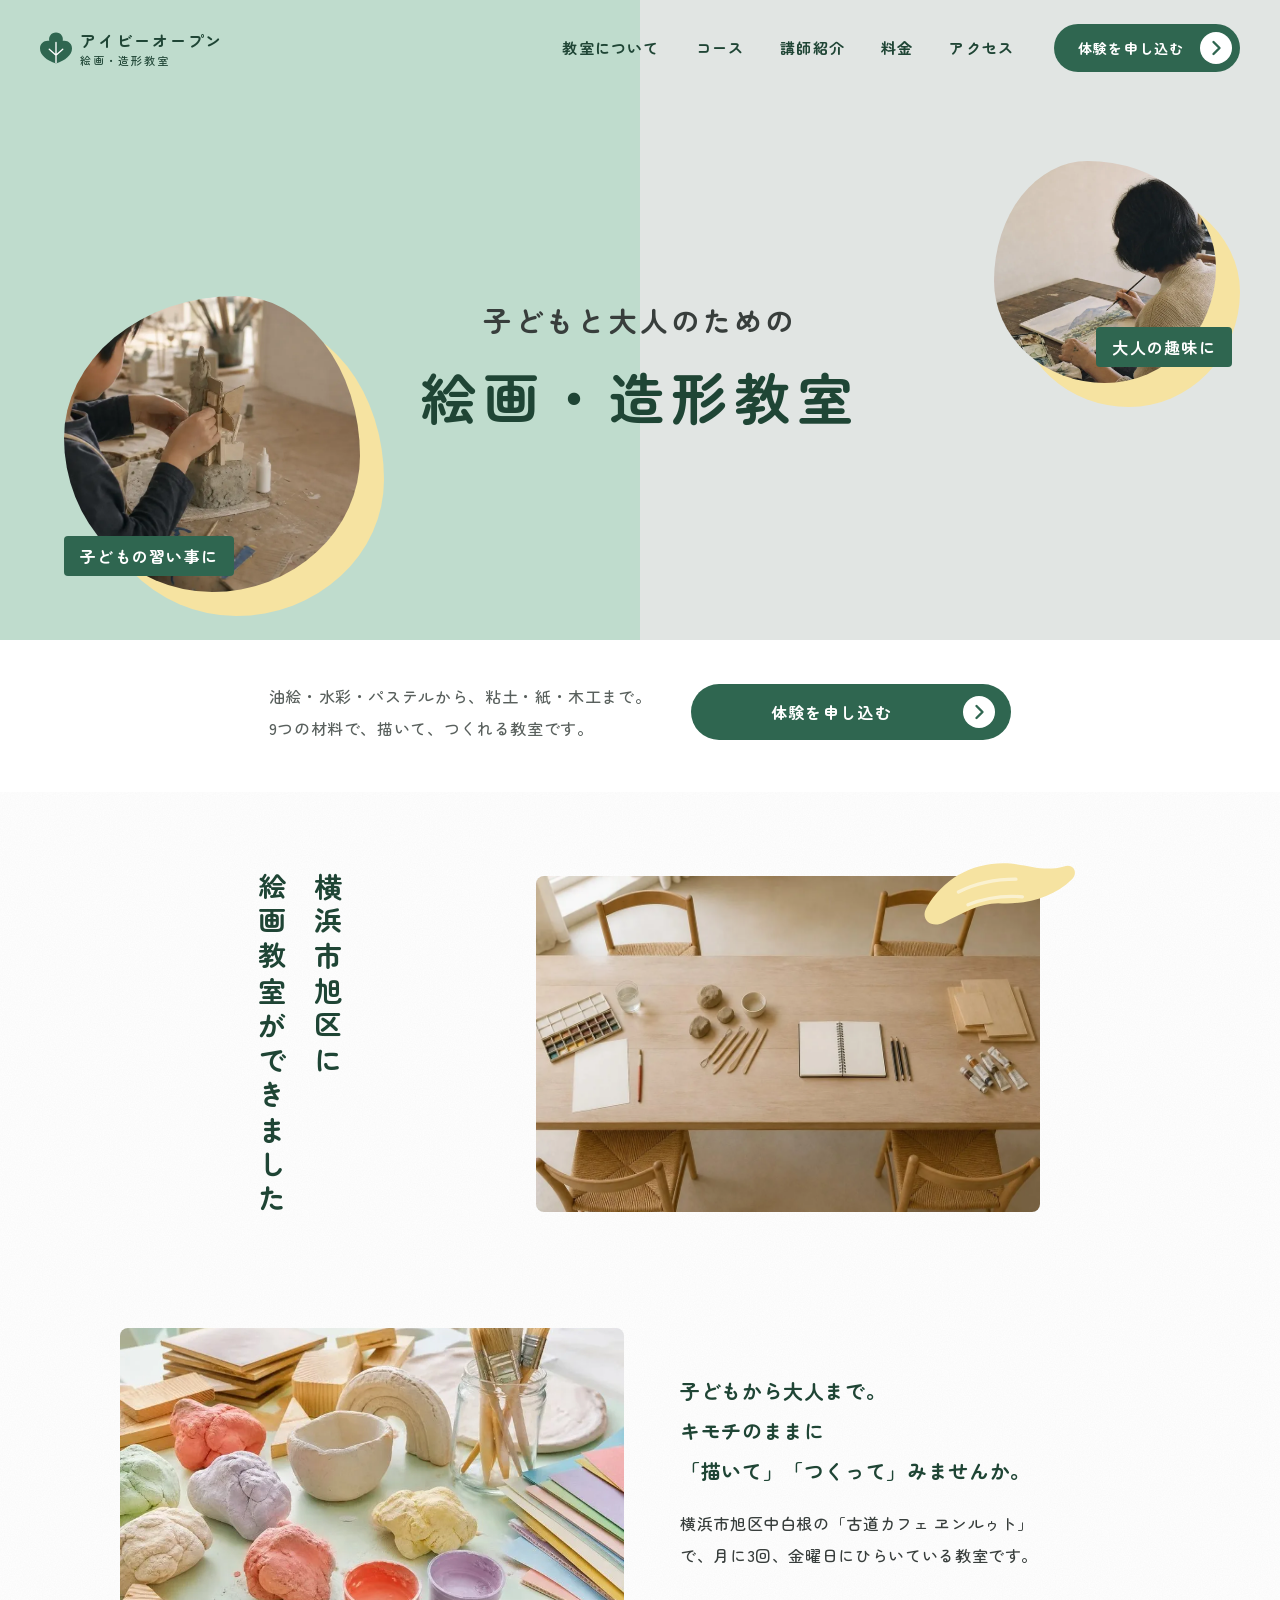
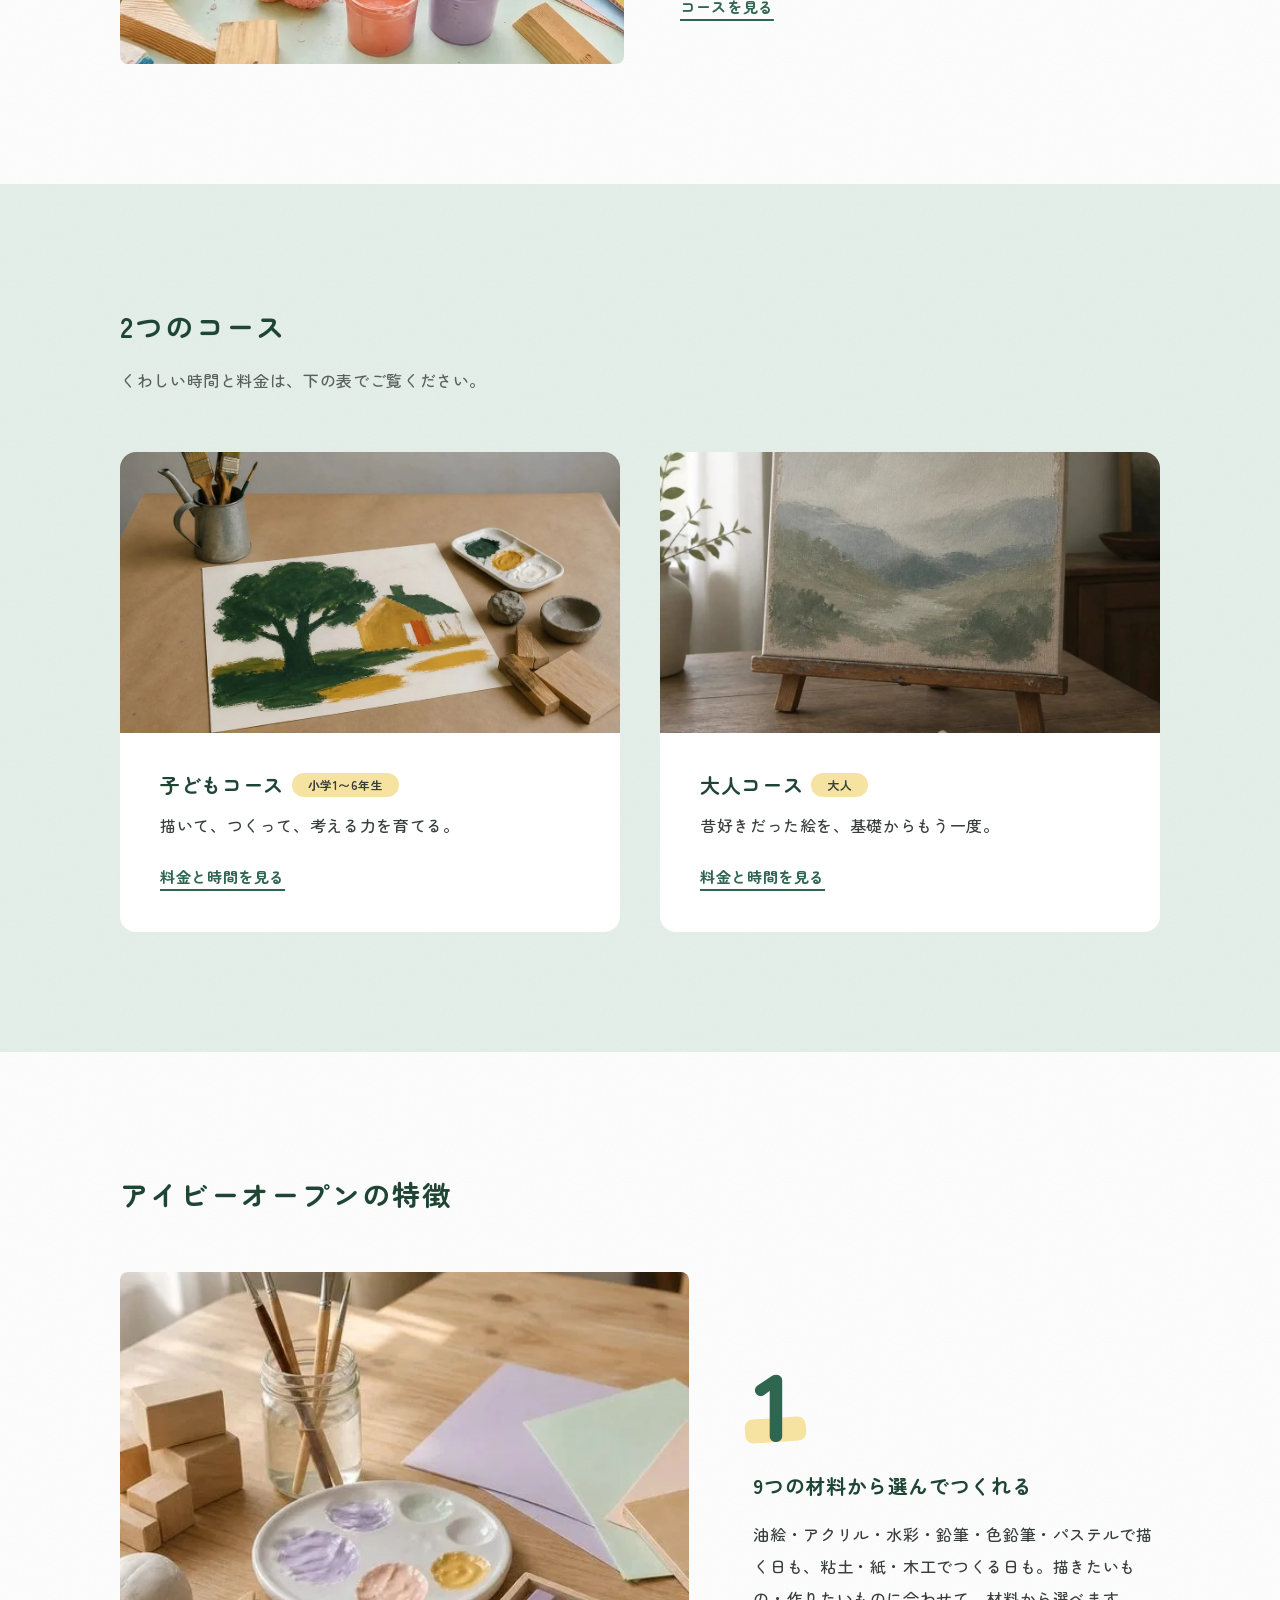
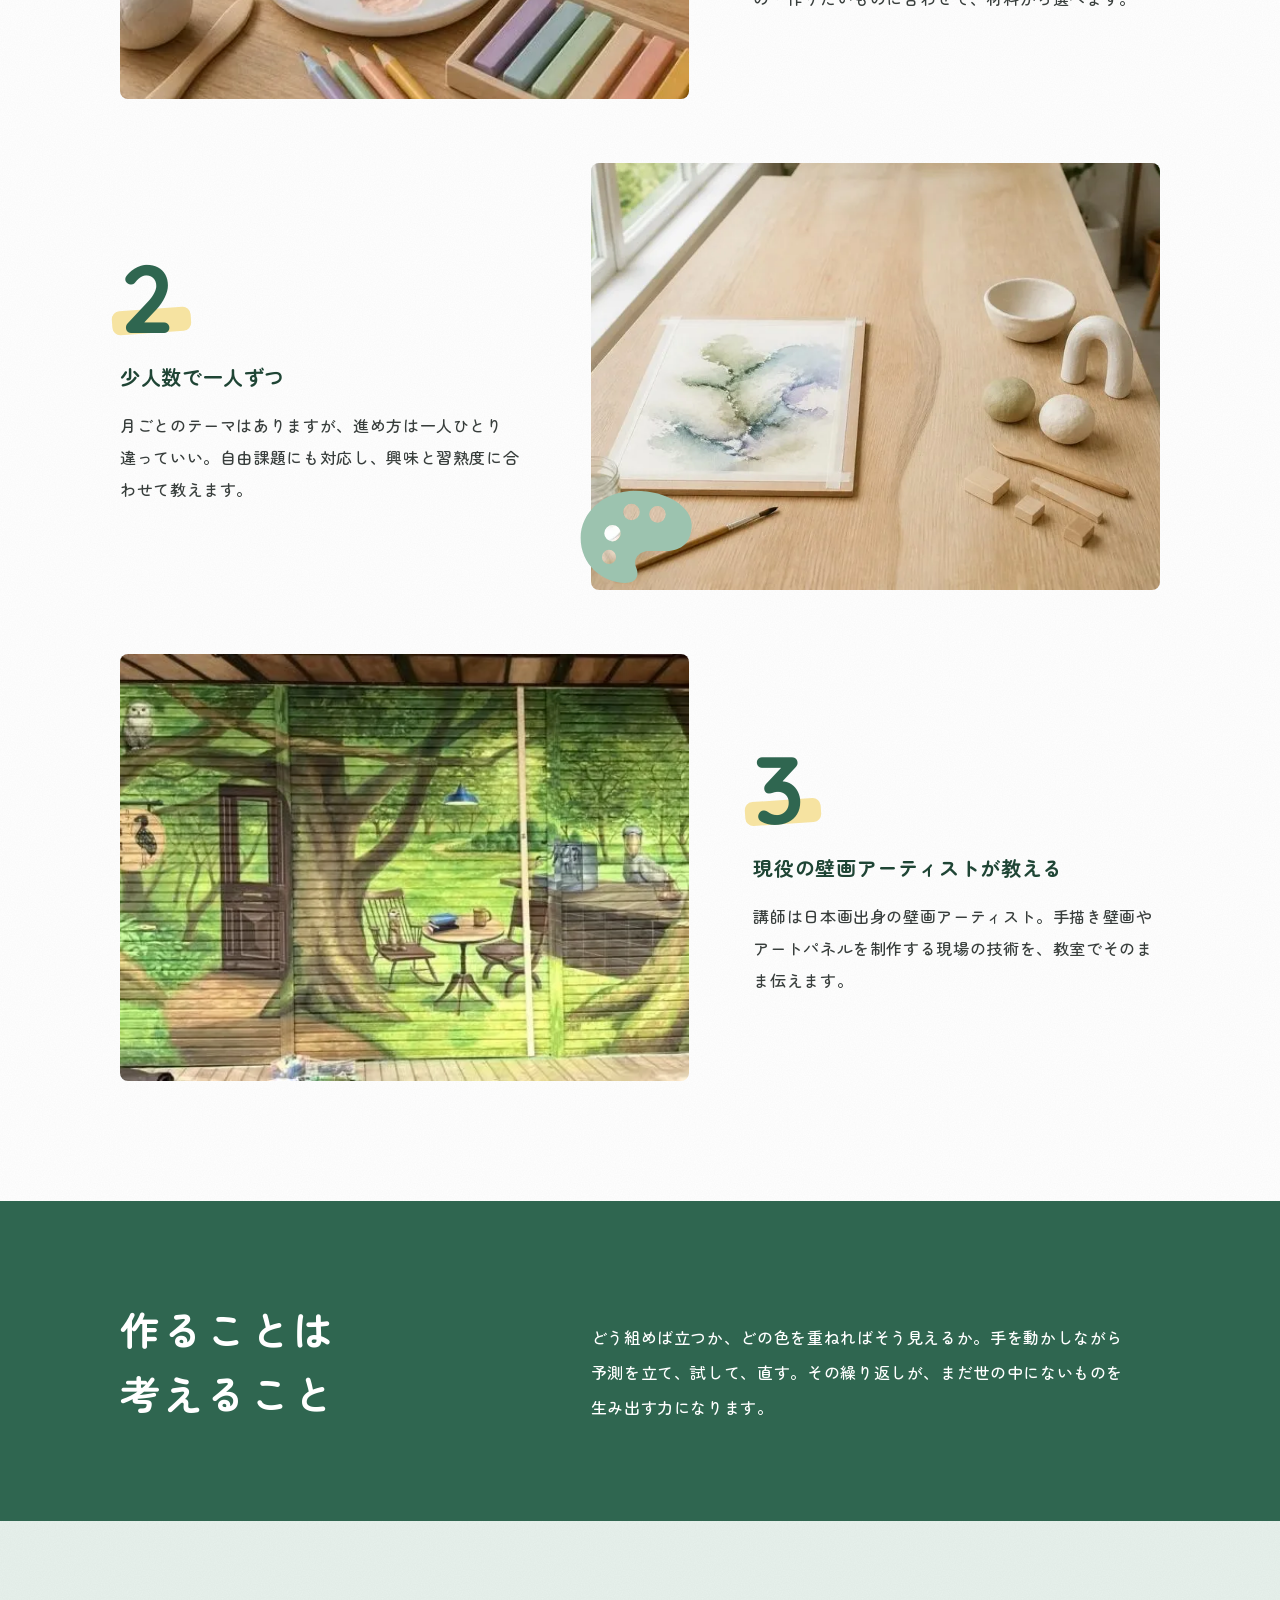
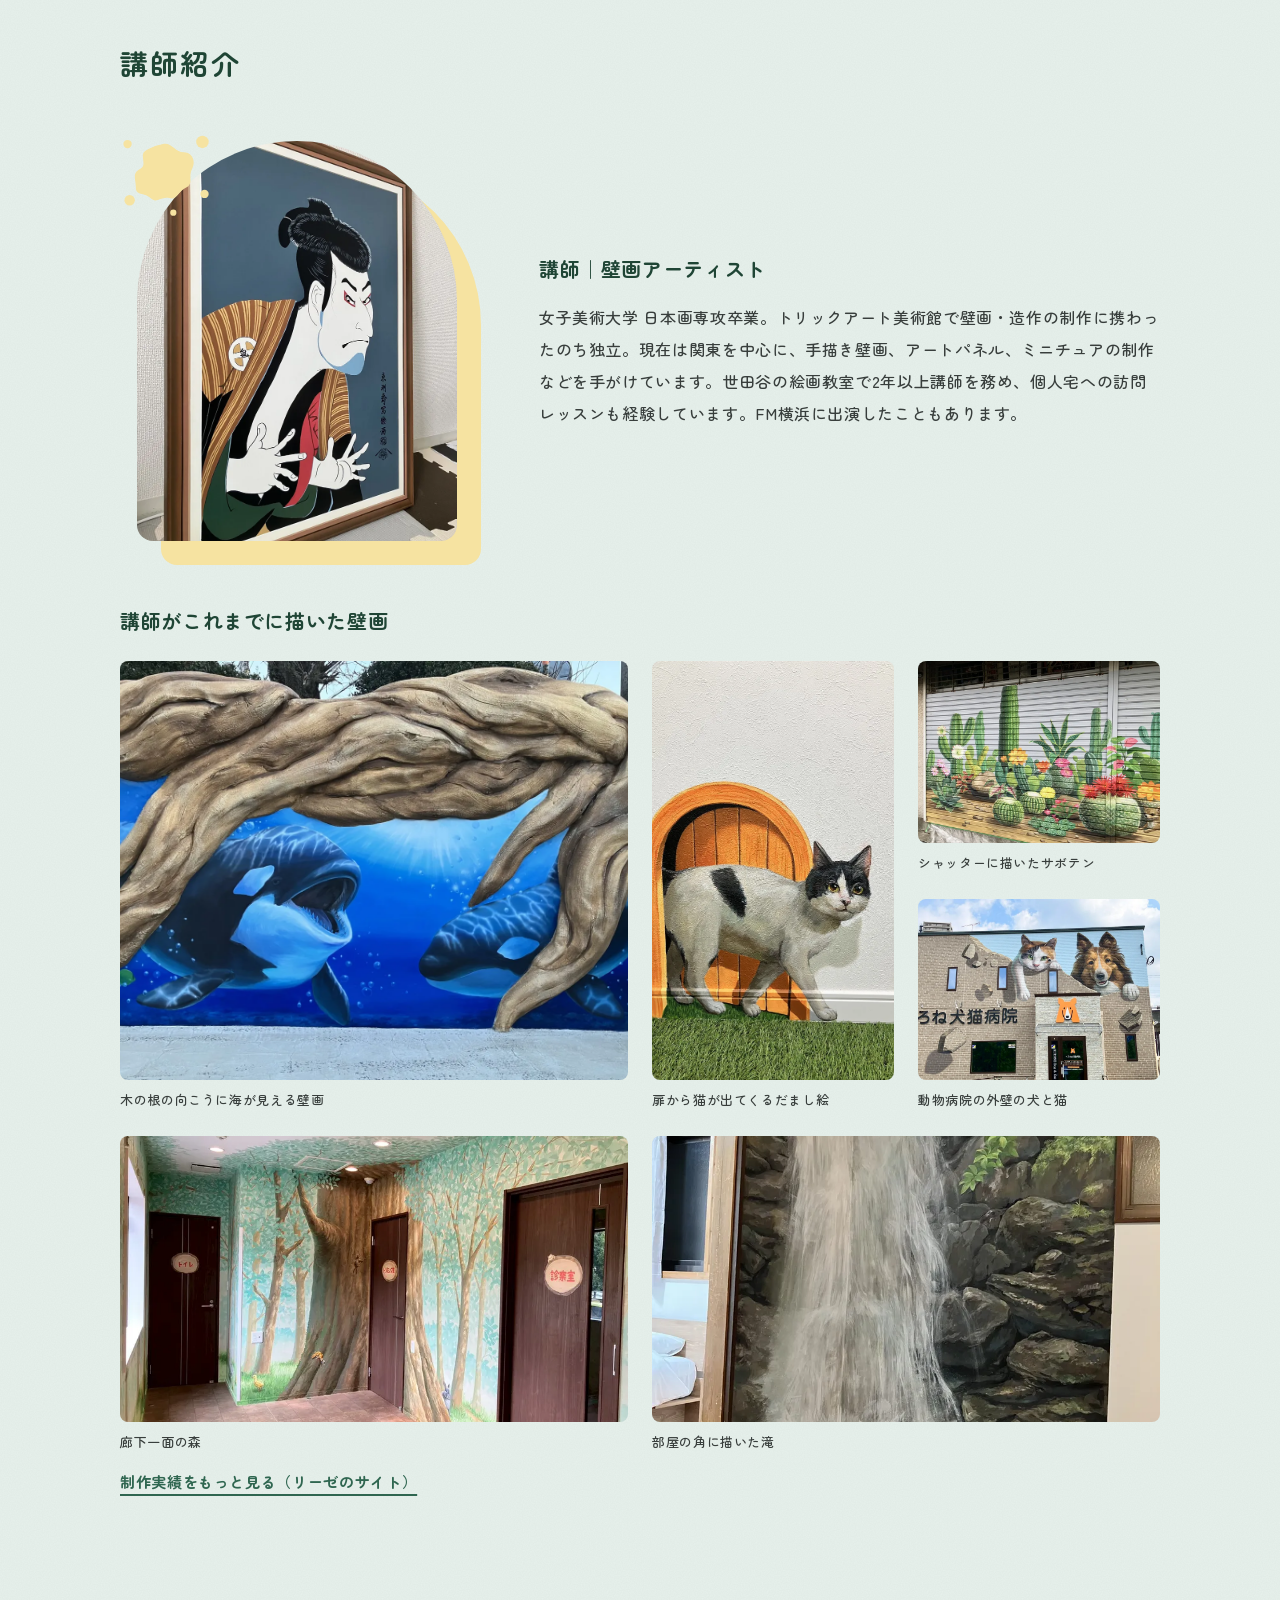
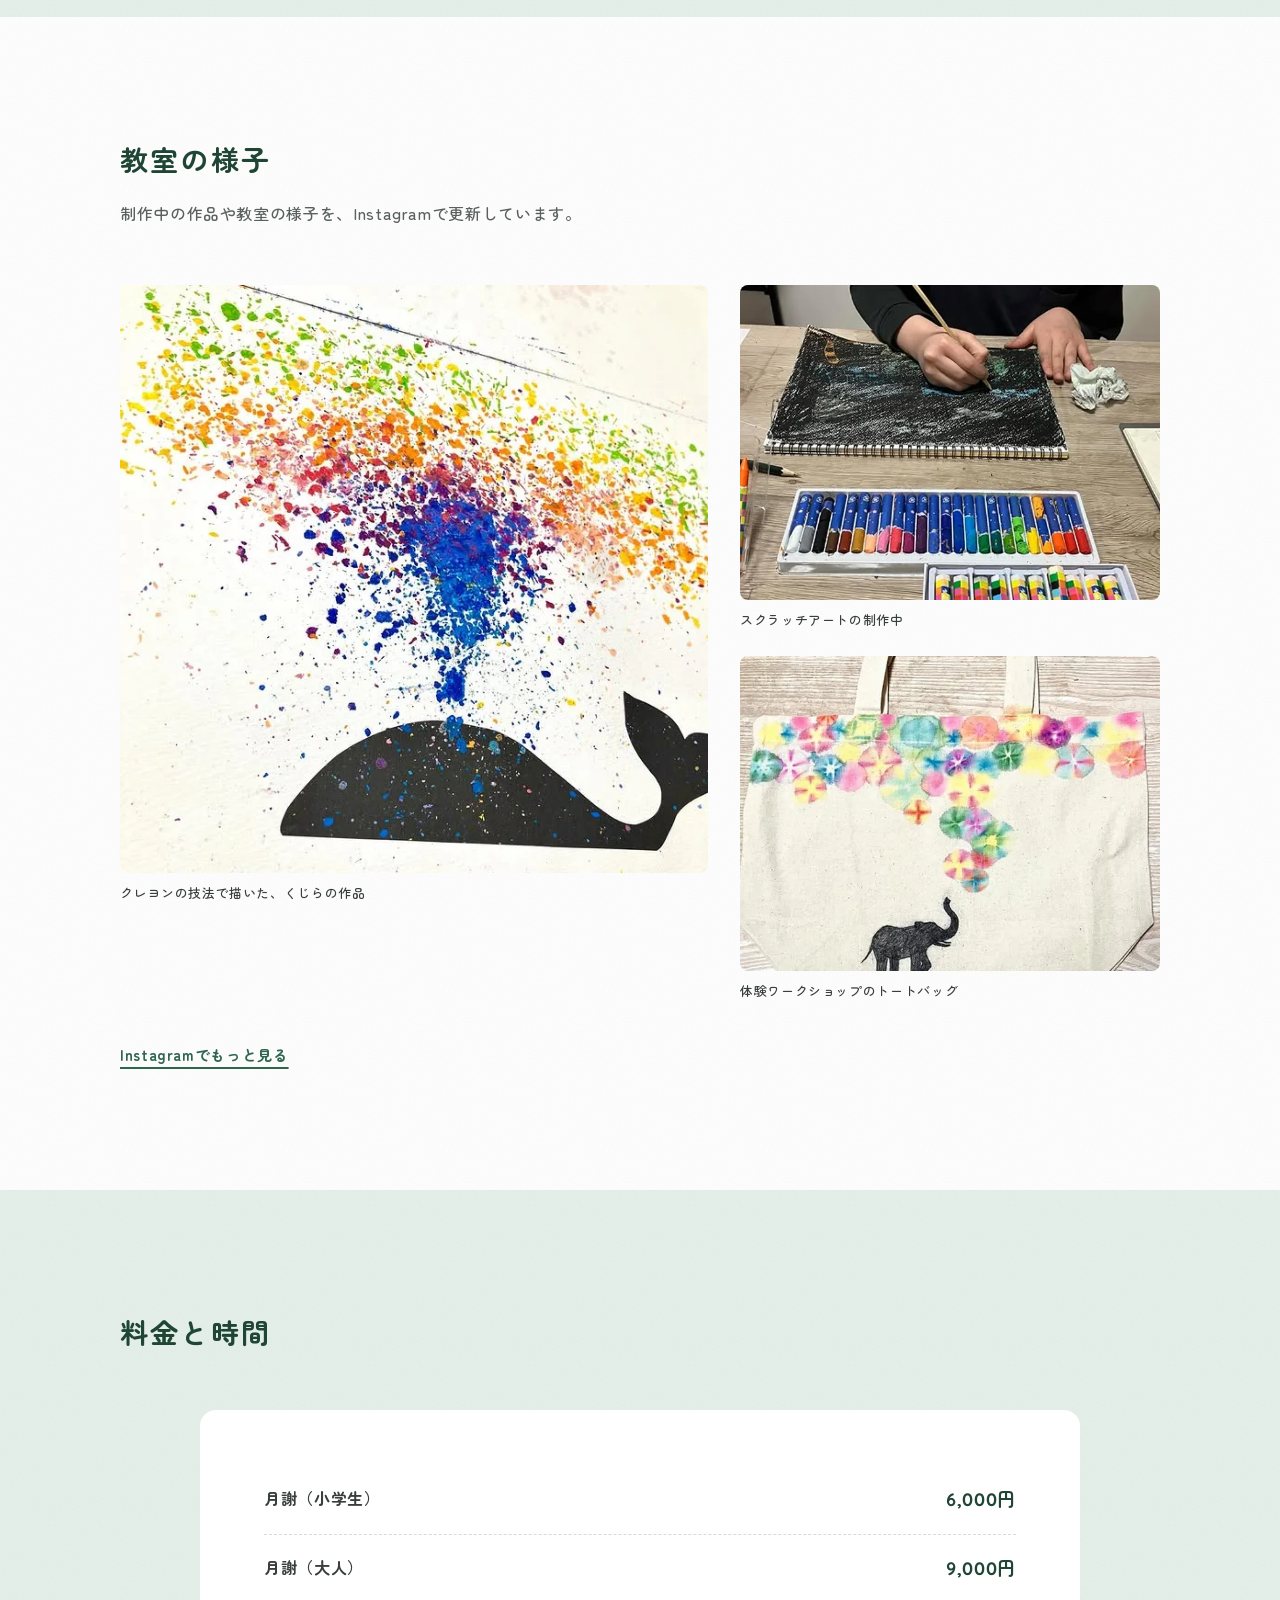
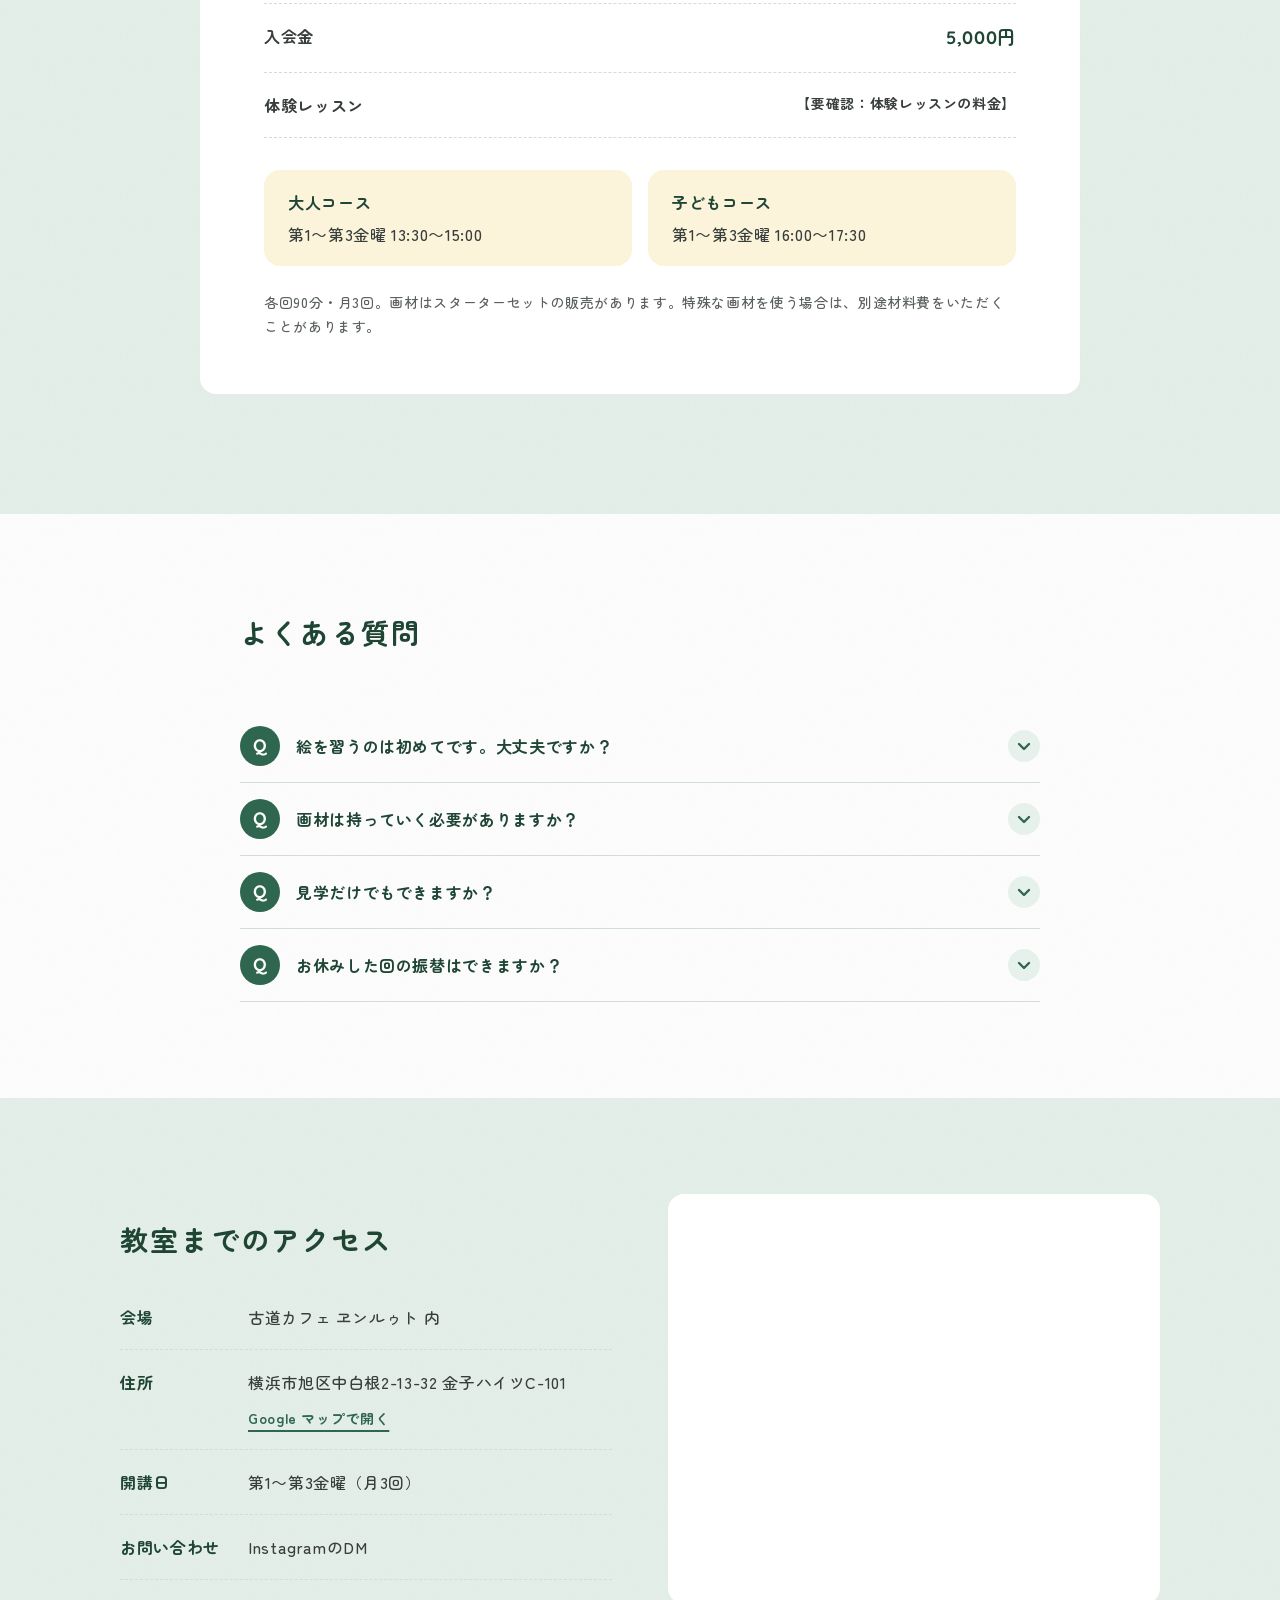
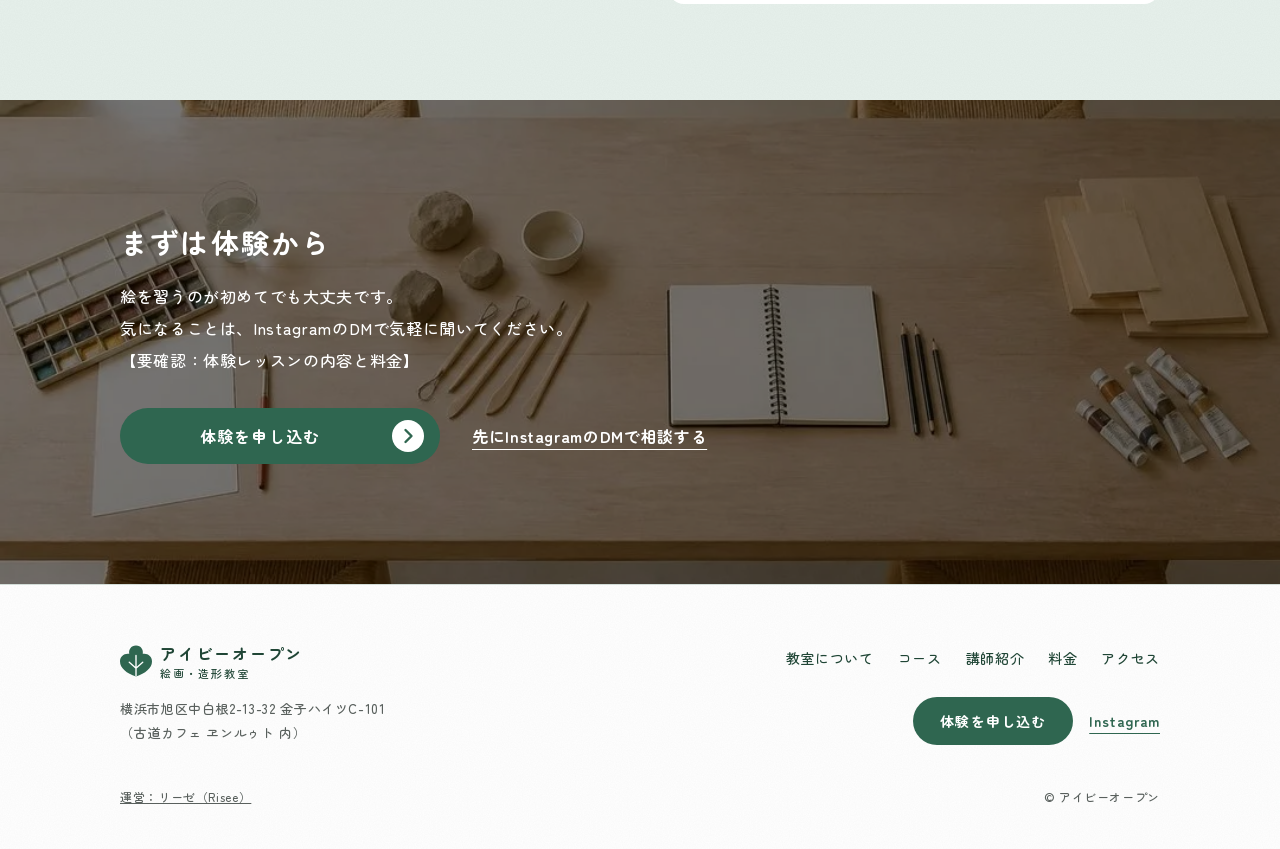
==== commit 9a31f77c: "料金表から「月謝（中学生・高校生）」と「年会費」を削除 Co-Authored-By: Claude Opus 5.5 <noreply@anthropic.com>" ====
--- a/index.html
+++ b/index.html
@@ -244,10 +244,8 @@
       <div class="price__card">
         <dl class="price__list">
           <div><dt>月謝（小学生）</dt><dd>6,000円</dd></div>
-          <div><dt>月謝（中学生・高校生）</dt><dd>7,500円</dd></div>
           <div><dt>月謝（大人）</dt><dd>9,000円</dd></div>
           <div><dt>入会金</dt><dd>5,000円</dd></div>
-          <div><dt>年会費</dt><dd>なし</dd></div>
           <div><dt>体験レッスン</dt><dd class="tbd">【要確認：体験レッスンの料金】</dd></div>
         </dl>
         <div class="price__time">
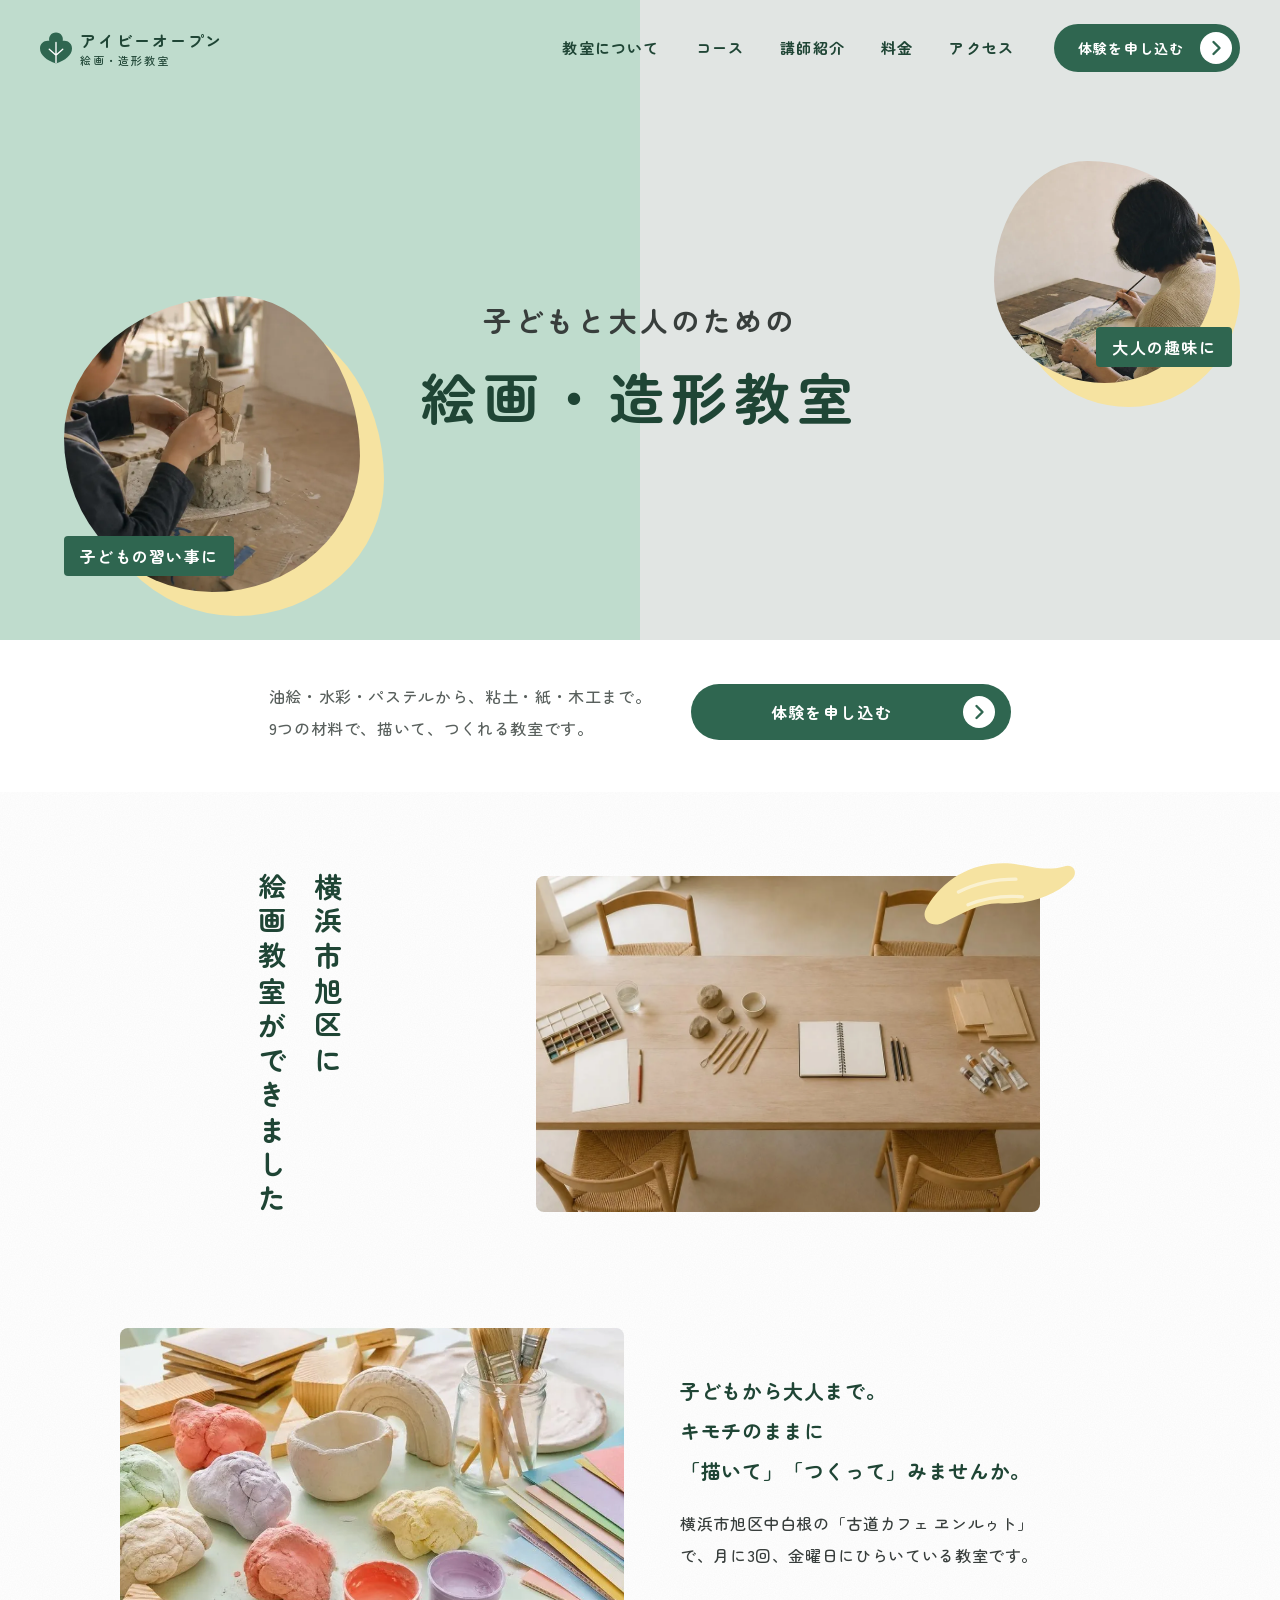
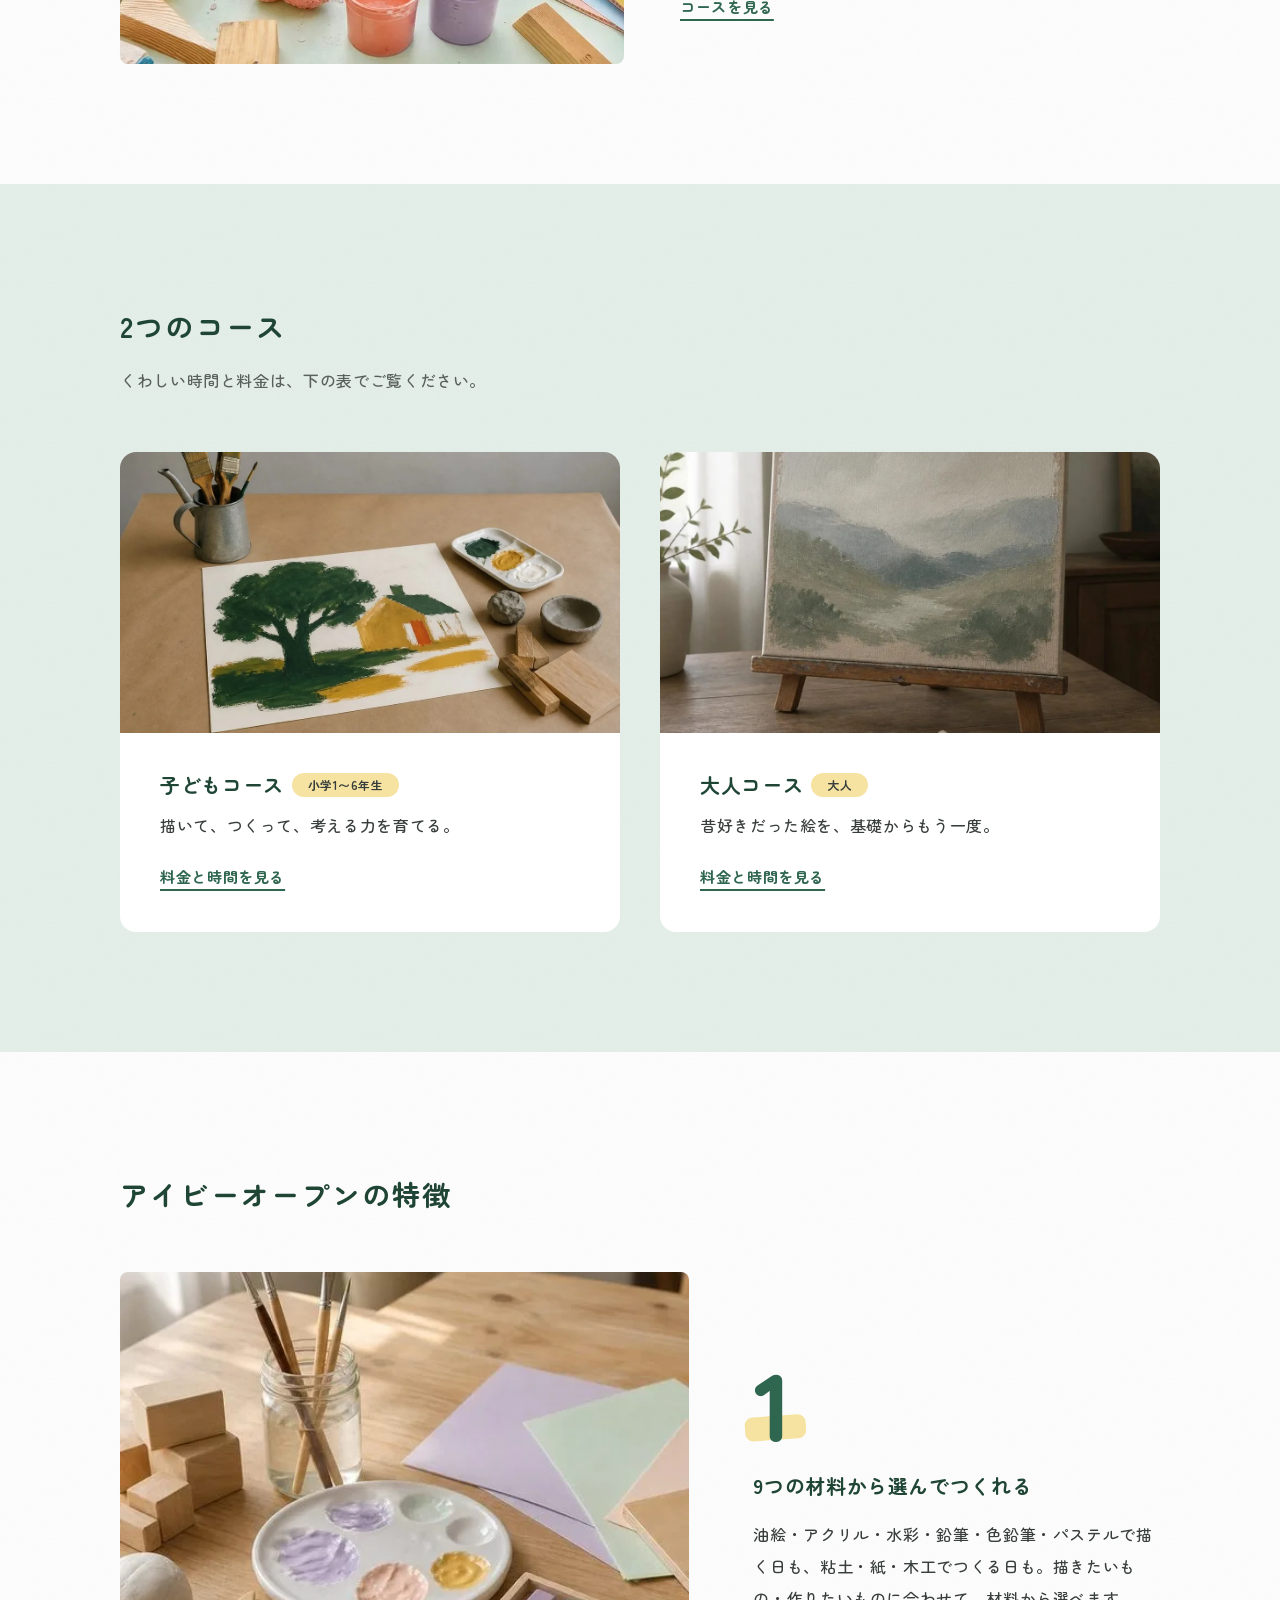
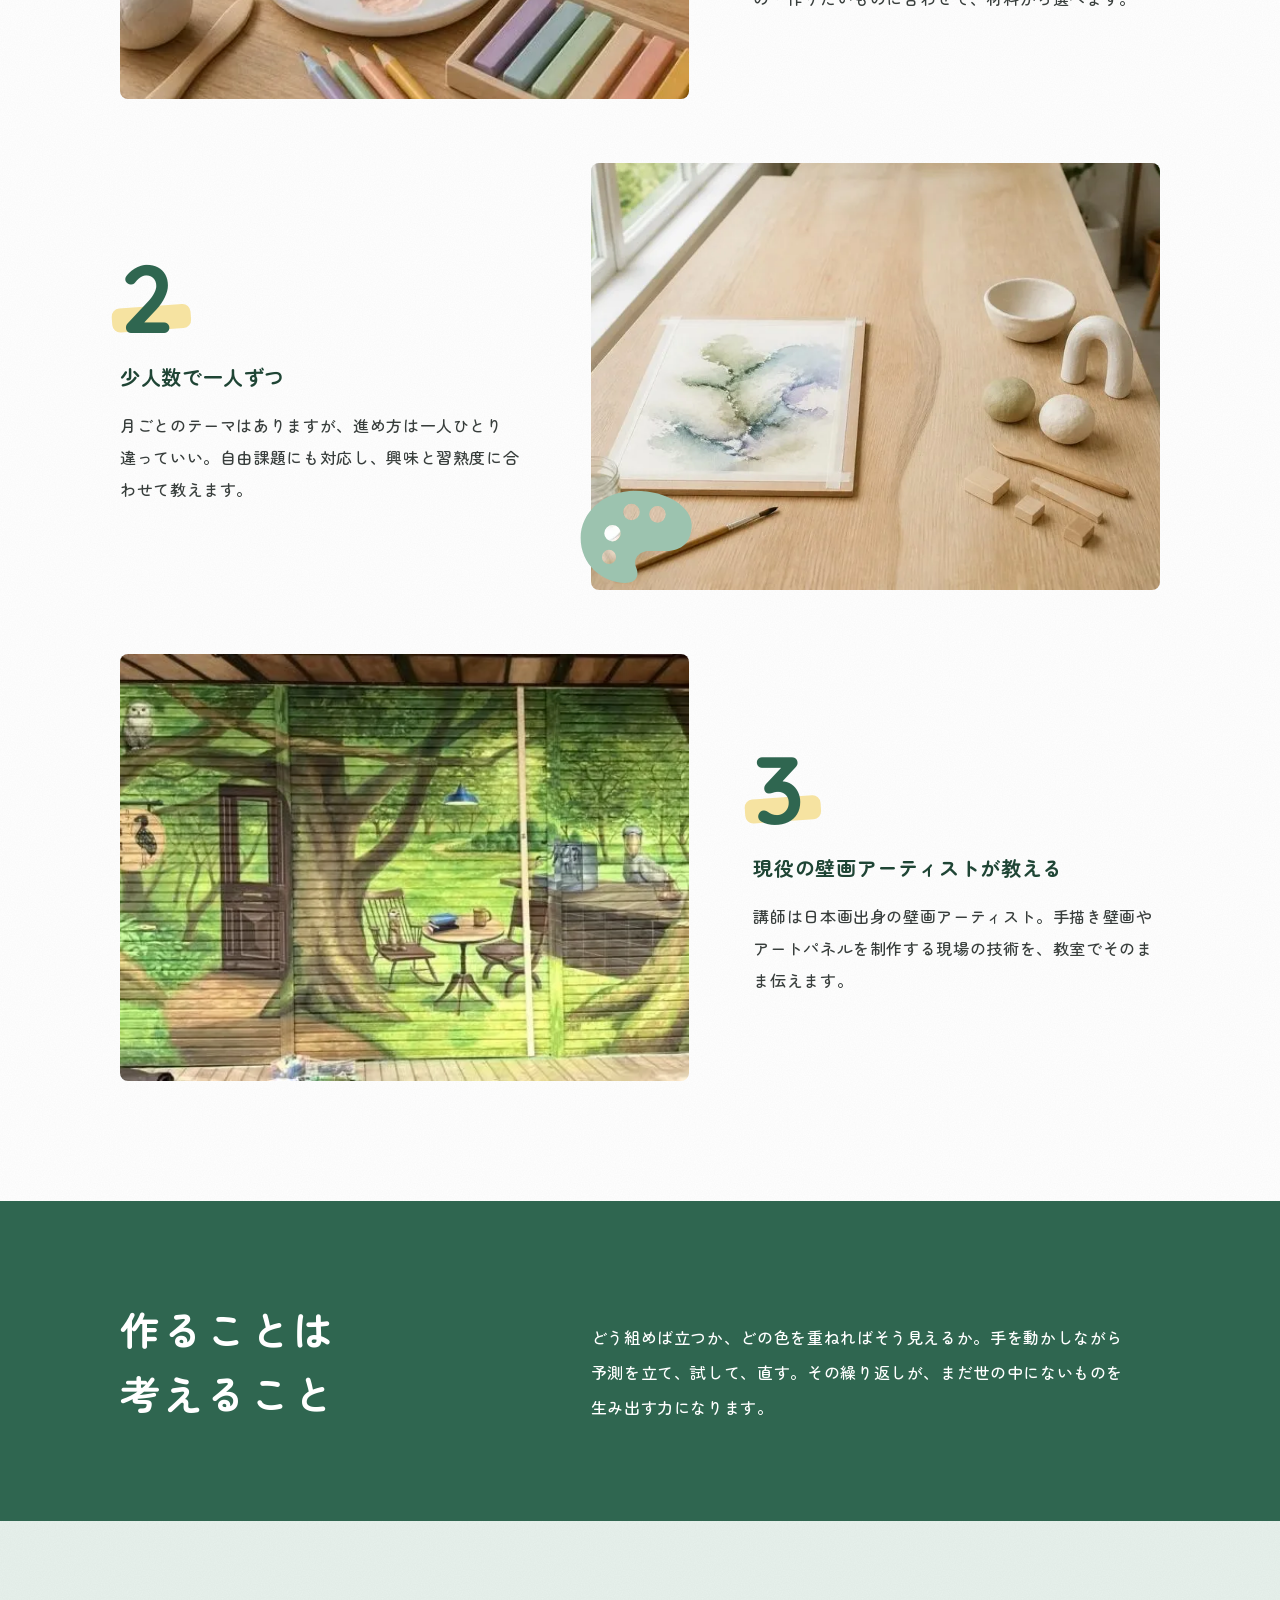
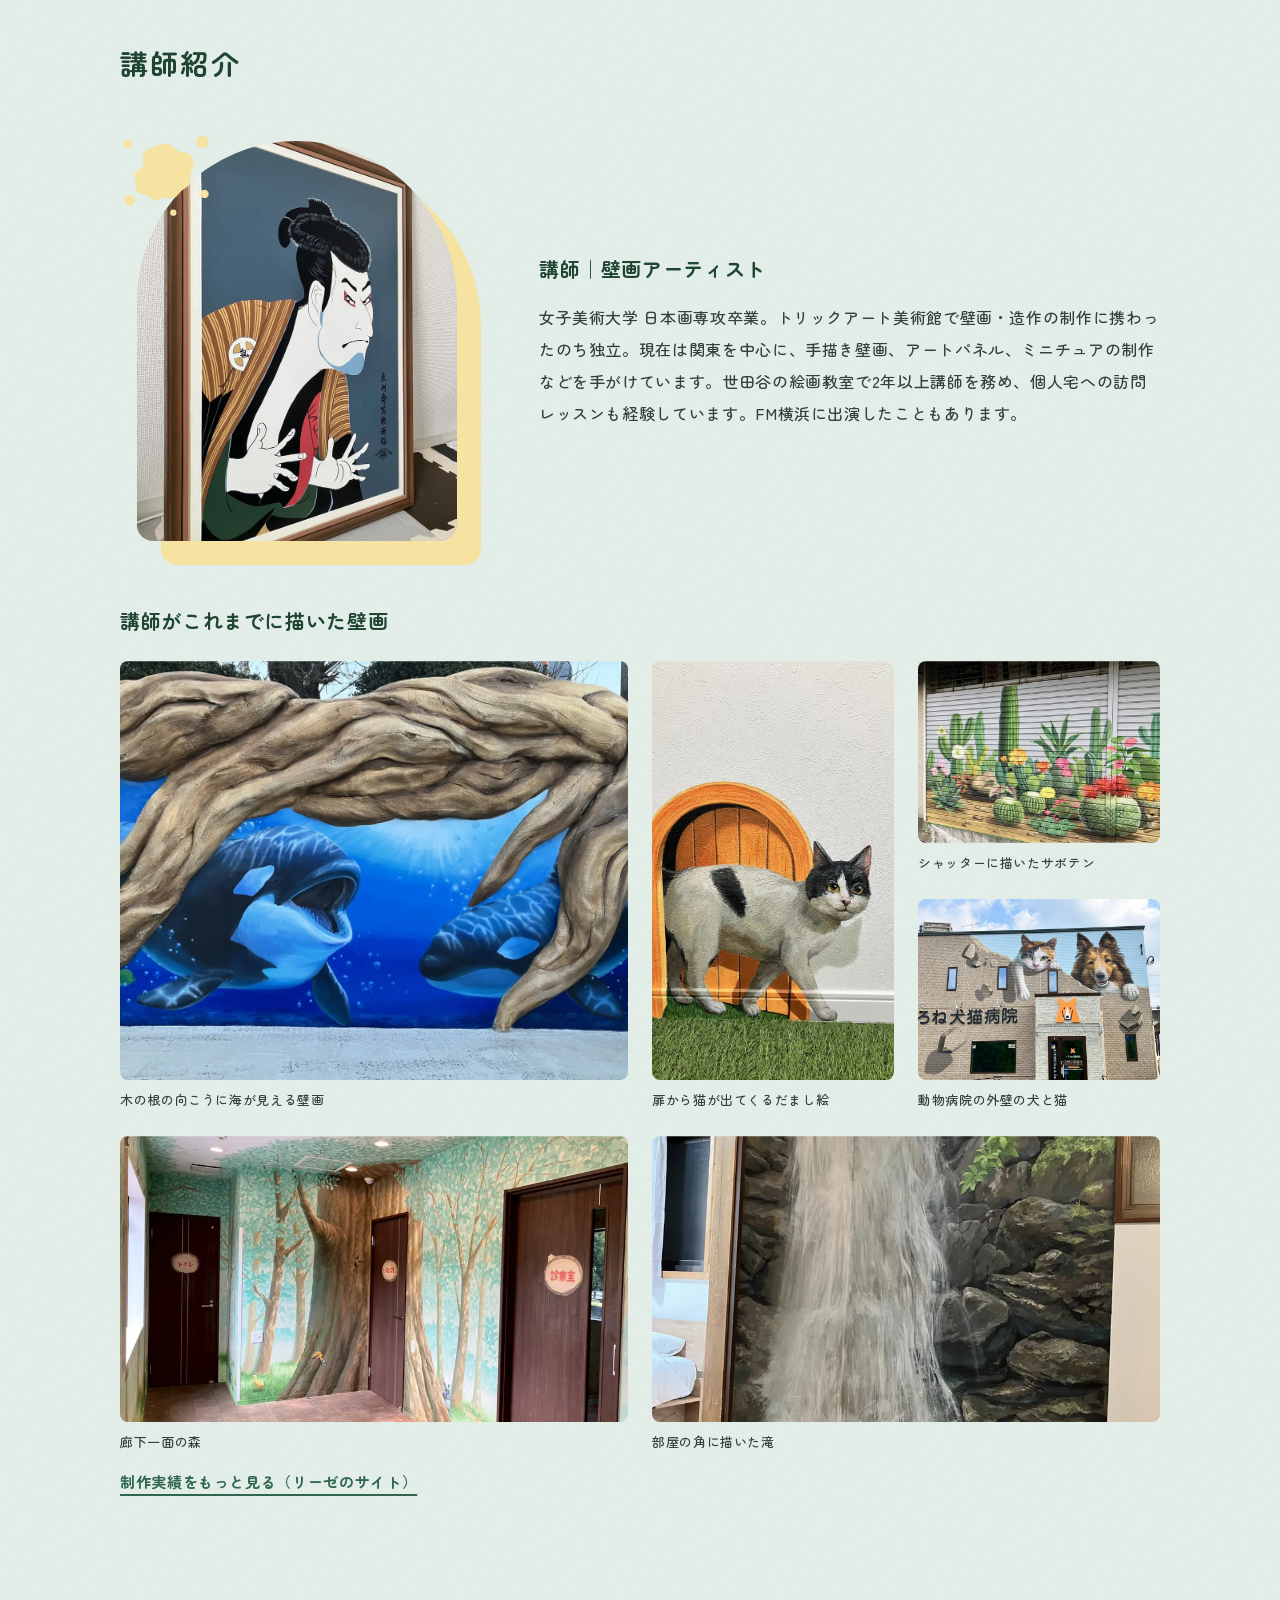
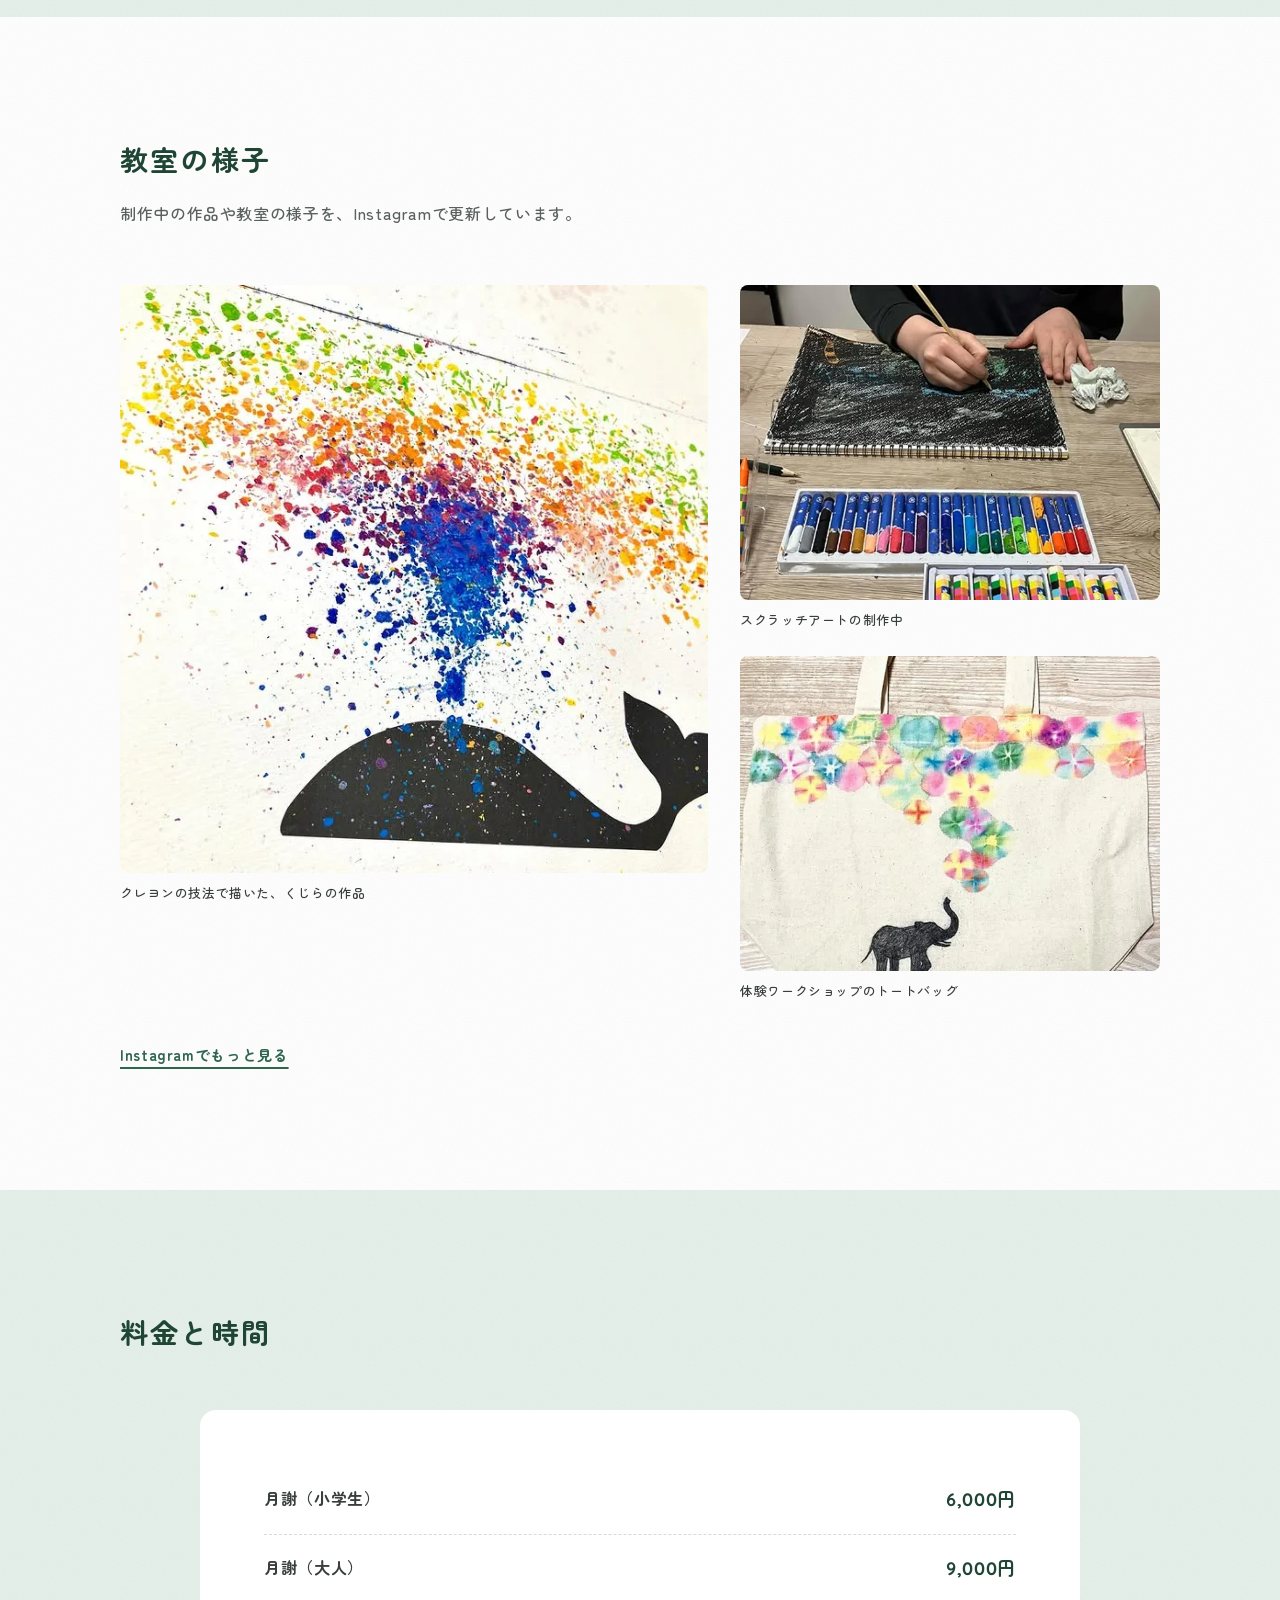
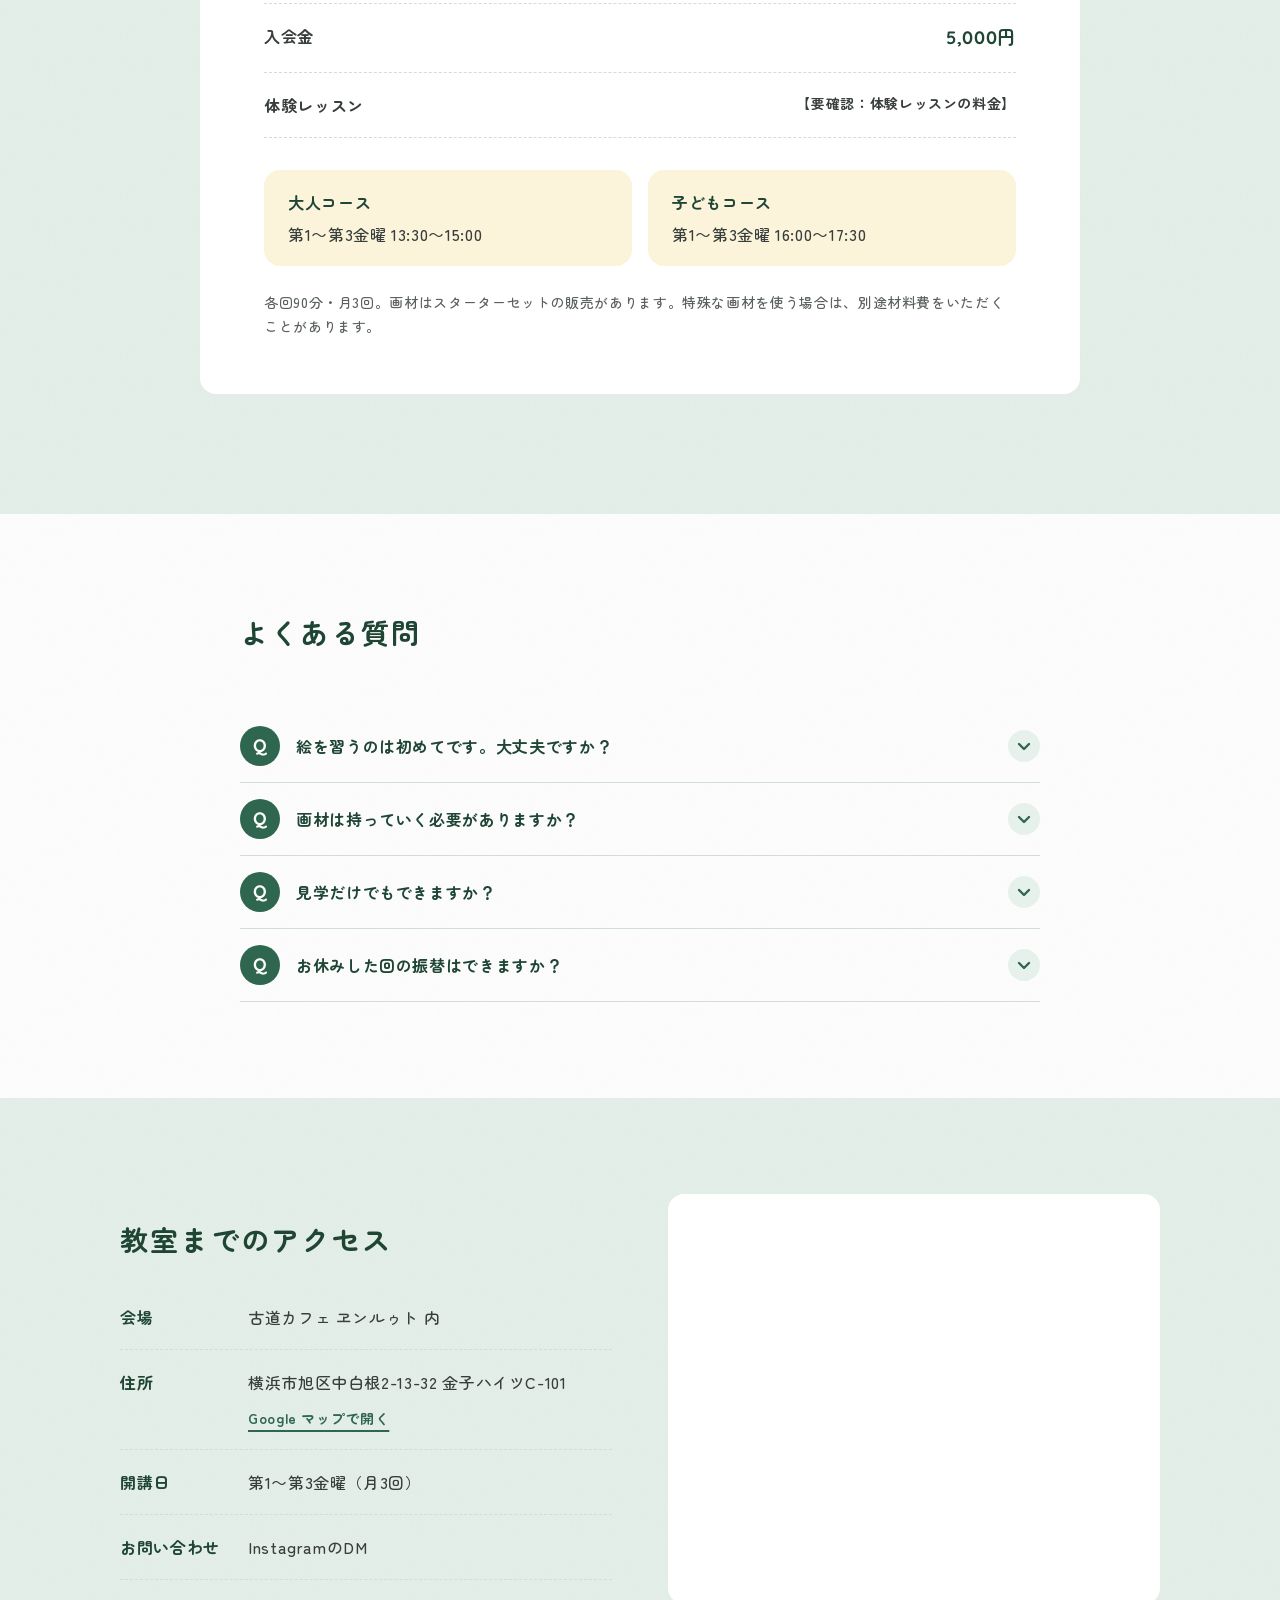
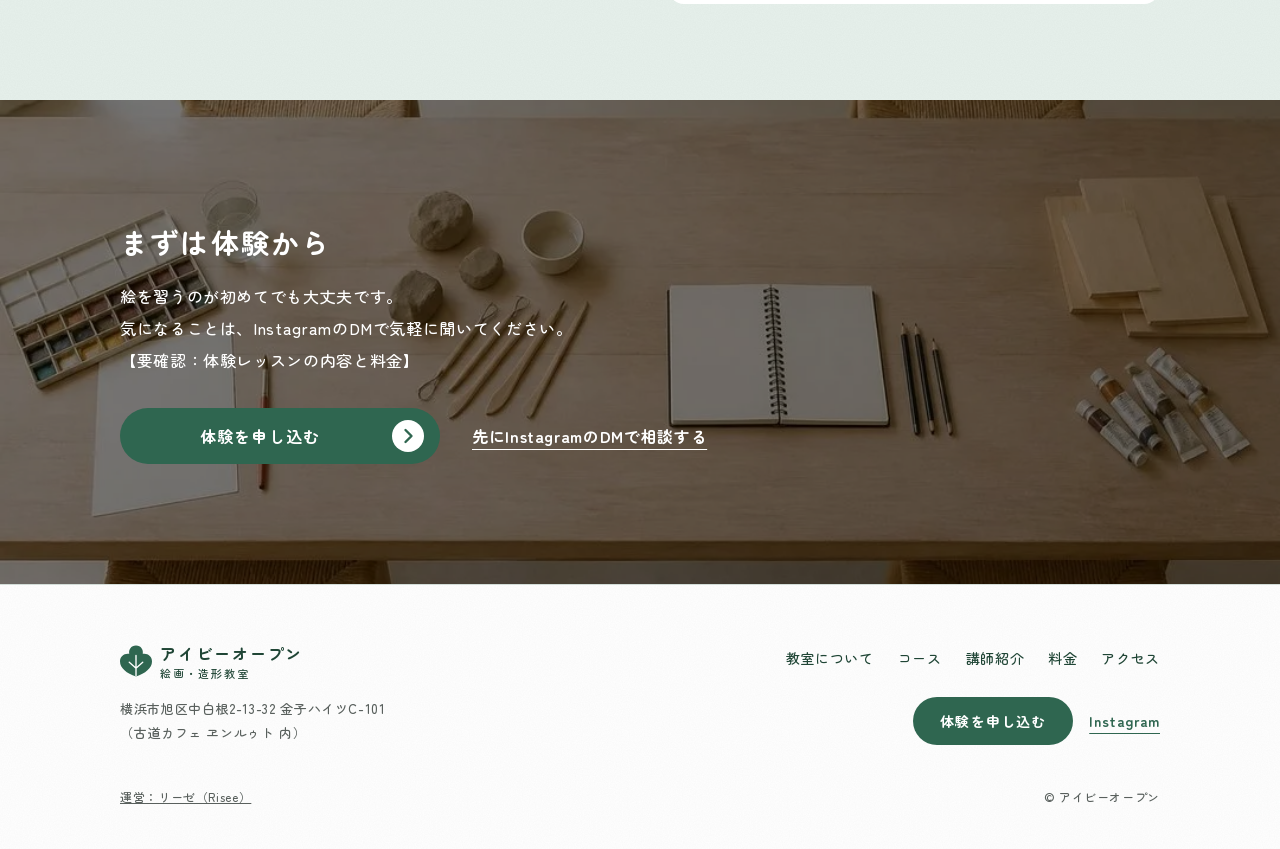
==== commit 5c22953e: "開いたときの幕と、FVの大きな動きを追加 Co-Authored-By: Claude Opus 5.5 <noreply@anthropic.com>" ====
--- a/index.html
+++ b/index.html
@@ -5,7 +5,7 @@
 <meta name="viewport" content="width=device-width, initial-scale=1">
 <meta name="robots" content="noindex,nofollow">
 <title>横浜市旭区中白根の絵画教室・造形教室｜アイビーオープン</title>
-<script>(function(){try{if(!matchMedia("(prefers-reduced-motion: reduce)").matches)document.documentElement.classList.add("motion")}catch(e){}})();</script>
+<script>(function(d){try{if(matchMedia("(prefers-reduced-motion: reduce)").matches)return;d.classList.add("motion");var n=performance.getEntriesByType("navigation")[0];if(!sessionStorage.getItem("ivy2-intro")||(n&&n.type==="reload"))d.classList.add("intro");sessionStorage.setItem("ivy2-intro","1")}catch(e){}})(document.documentElement);</script>
 <meta name="description" content="横浜市旭区中白根の、小学生から大人までの絵画・造形教室">
 <link rel="icon" href="favicon.svg" type="image/svg+xml">
 <meta property="og:type" content="website">
@@ -42,6 +42,7 @@
   </defs>
 </svg>
 
+<div class="curtain" aria-hidden="true"><i class="curtain__p curtain__p--l"></i><i class="curtain__p curtain__p--r"></i><p class="curtain__mark"><svg class="curtain__leaf"><use href="#i-leaf"/></svg><span class="curtain__sub">絵画・造形教室</span><span class="curtain__name">アイビーオープン</span></p></div>
 <header class="hdr">
   <div class="hdr__in">
     <a class="logo" href="#top">
--- a/assets/css/style.css
+++ b/assets/css/style.css
@@ -401,3 +401,53 @@
 .nf .btn{padding-inline:var(--s32)}
 .ftr__btns{align-items:center}
 .ftr__ig-link{font-weight:700;font-size:14px;color:var(--main-d);text-decoration:underline;text-underline-offset:6px}
+
+/* スクロールの動きは2か所だけ。全部をふわっと出さない */
+/* 特徴の番号：下の黄色い線を、筆で引くように左から伸ばす */
+.motion .pt__no::after{transform:rotate(-4deg) scaleX(0);transform-origin:left center;transition:transform .7s cubic-bezier(.65,0,.35,1) .15s}
+.motion .pt__no.is-in::after{transform:rotate(-4deg) scaleX(1)}
+/* 講師の壁画：下から塗っていくように現れる。間隔はわざと不揃い */
+.motion .works__item img{clip-path:inset(100% 0 0 0);transition:clip-path 1s cubic-bezier(.65,0,.35,1)}
+.motion .works.is-in .works__item img{clip-path:inset(0)}
+.motion .works__item:nth-child(2) img{transition-delay:.18s}
+.motion .works__item:nth-child(3) img{transition-delay:.3s}
+.motion .works__item:nth-child(4) img{transition-delay:.38s}
+.motion .works__item:nth-child(5) img{transition-delay:.12s}
+.motion .works__item:nth-child(6) img{transition-delay:.26s}
+
+/* 開いたときの幕（そのタブで初めて開いたときと再読み込みのときだけ）
+   濃い緑の幕に教室名が出て、幕が左右（スマホは上下）に開き、写真がキャンバスに置かれるように入る */
+.curtain{display:none}
+.motion.intro .curtain{position:fixed;inset:0;z-index:100;display:grid;place-items:center;pointer-events:none;animation:cur-hide 0s 2.6s forwards}
+.curtain__p{position:absolute;top:0;bottom:0;width:50.5%;background:var(--main-dd)}
+.curtain__p--l{left:0;animation:cur-l 1s 1.2s cubic-bezier(.76,0,.24,1) forwards}
+.curtain__p--r{right:0;animation:cur-r 1s 1.2s cubic-bezier(.76,0,.24,1) forwards}
+.curtain__mark{position:relative;display:flex;flex-direction:column;align-items:center;color:#fff;text-align:center;animation:cur-mark 1.2s cubic-bezier(.2,.7,.2,1) both}
+.curtain__leaf{width:48px;height:48px;margin-bottom:var(--s16);color:var(--main)}
+.curtain__sub{font-size:14px;line-height:24px;letter-spacing:.24em}
+.curtain__name{margin-top:var(--s4);font-weight:700;font-size:28px;line-height:40px;letter-spacing:.16em}
+@media (max-width:767px){
+  .curtain__p{width:auto;left:0;right:0;height:50.5%}
+  .curtain__p--l{top:0;bottom:auto;animation-name:cur-t}
+  .curtain__p--r{top:auto;bottom:0;animation-name:cur-b}
+}
+@keyframes cur-mark{0%{opacity:0;transform:translateY(16px)}35%,70%{opacity:1;transform:none}100%{opacity:0;transform:translateY(-8px)}}
+@keyframes cur-l{to{transform:translateX(-100%)}}
+@keyframes cur-r{to{transform:translateX(100%)}}
+@keyframes cur-t{to{transform:translateY(-100%)}}
+@keyframes cur-b{to{transform:translateY(100%)}}
+@keyframes cur-hide{to{visibility:hidden}}
+.curtain.is-skip{display:none!important}
+
+/* 幕が開いたあとのFV：写真は傾いて小さい状態から置かれ、黄色い面があとから後ろにずれる */
+@keyframes fv-place-l{from{transform:scale(.6) rotate(-10deg)}to{transform:none}}
+@keyframes fv-place-r{from{transform:scale(.6) rotate(10deg)}to{transform:none}}
+@keyframes fv-back{from{transform:translate(calc(var(--s24) * -1),calc(var(--s24) * -1))}to{transform:none}}
+@keyframes fv-rise{from{opacity:.01;transform:translateY(32px)}to{opacity:1;transform:none}}
+.motion.intro .hero__side--l .hero__ph{animation:fv-place-l 1s 1.5s cubic-bezier(.2,.7,.2,1) both}
+.motion.intro .hero__side--r .hero__ph{animation:fv-place-r 1s 1.65s cubic-bezier(.2,.7,.2,1) both}
+.motion.intro .hero__ph::before{animation:fv-back .7s 2.3s cubic-bezier(.2,.7,.2,1) both}
+.motion.intro .hero__pre{animation:fv-rise .8s 1.8s cubic-bezier(.2,.7,.2,1) both}
+.motion.intro .hero__main{animation:fv-rise .8s 1.95s cubic-bezier(.2,.7,.2,1) both}
+.motion.intro .hero__tag{animation:fv-up .6s 2.5s both}
+.motion.intro .hero__foot{animation:fv-up .6s 2.3s both}
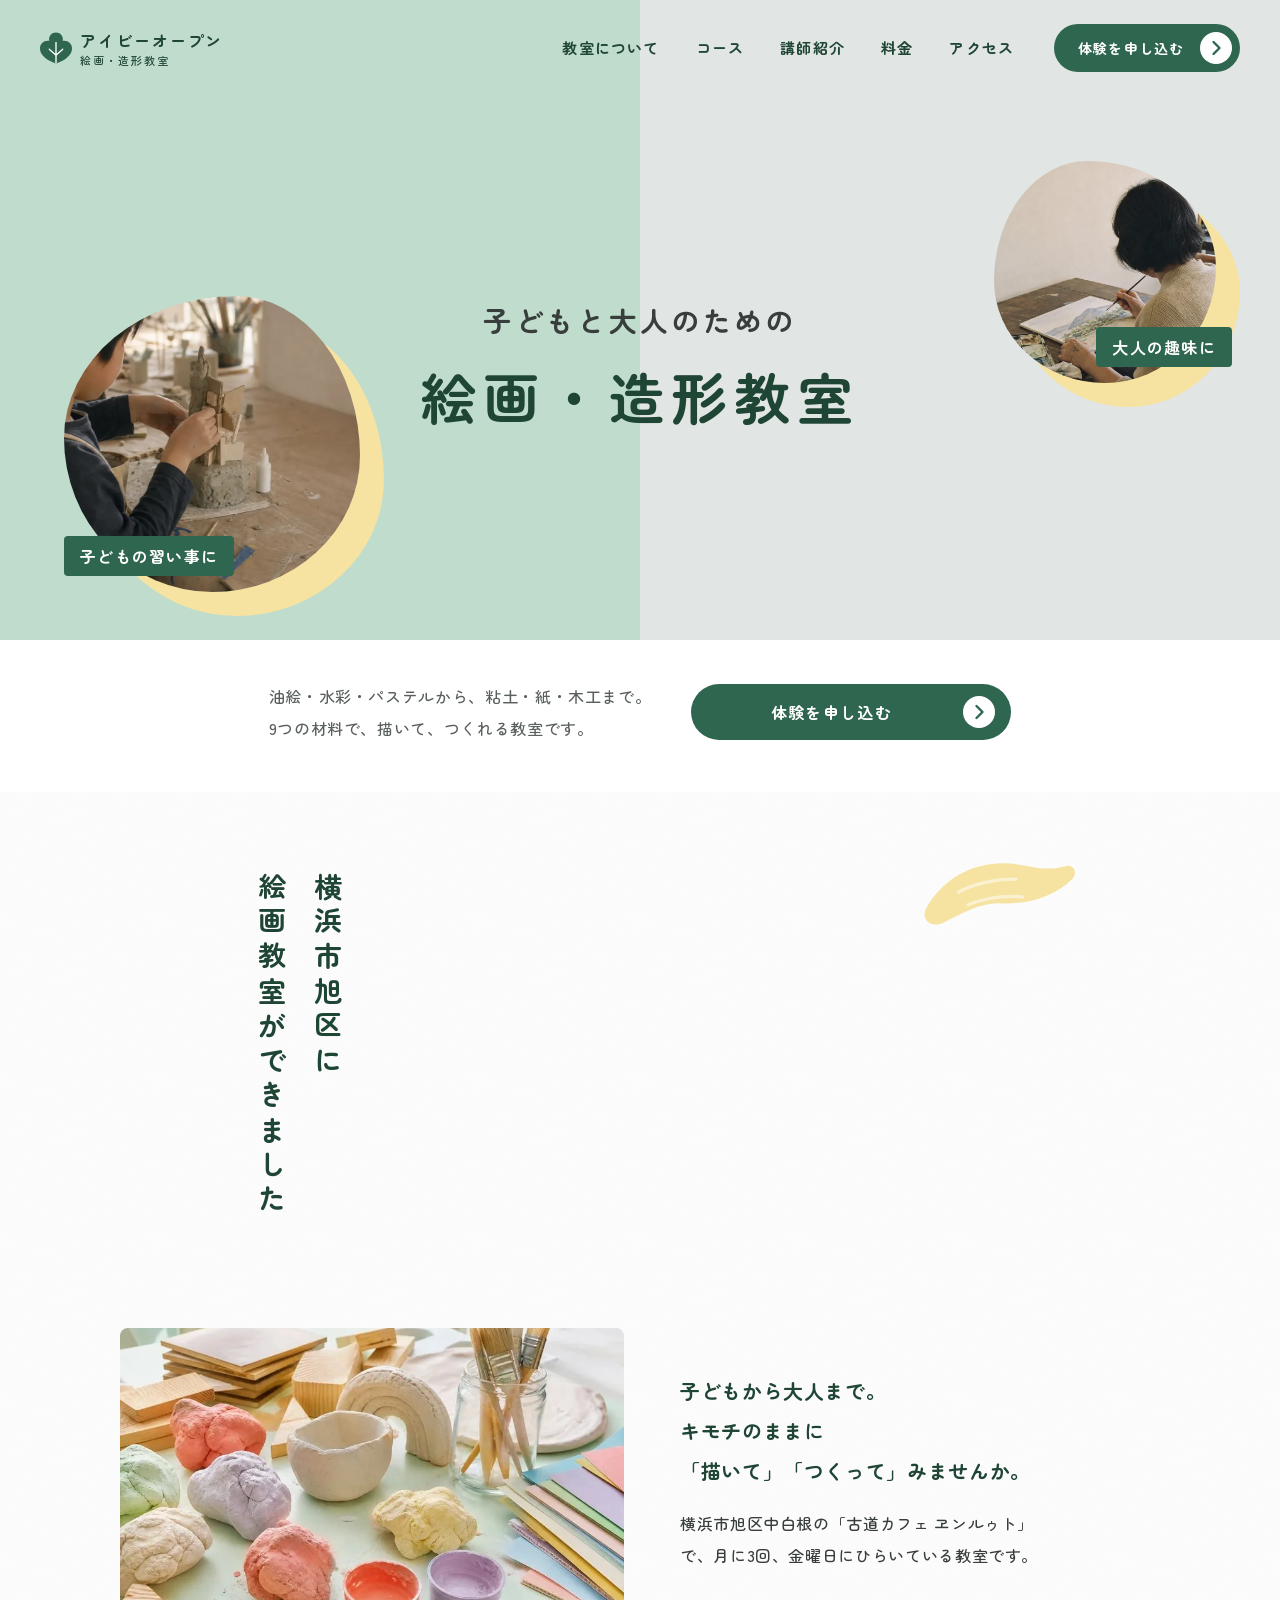
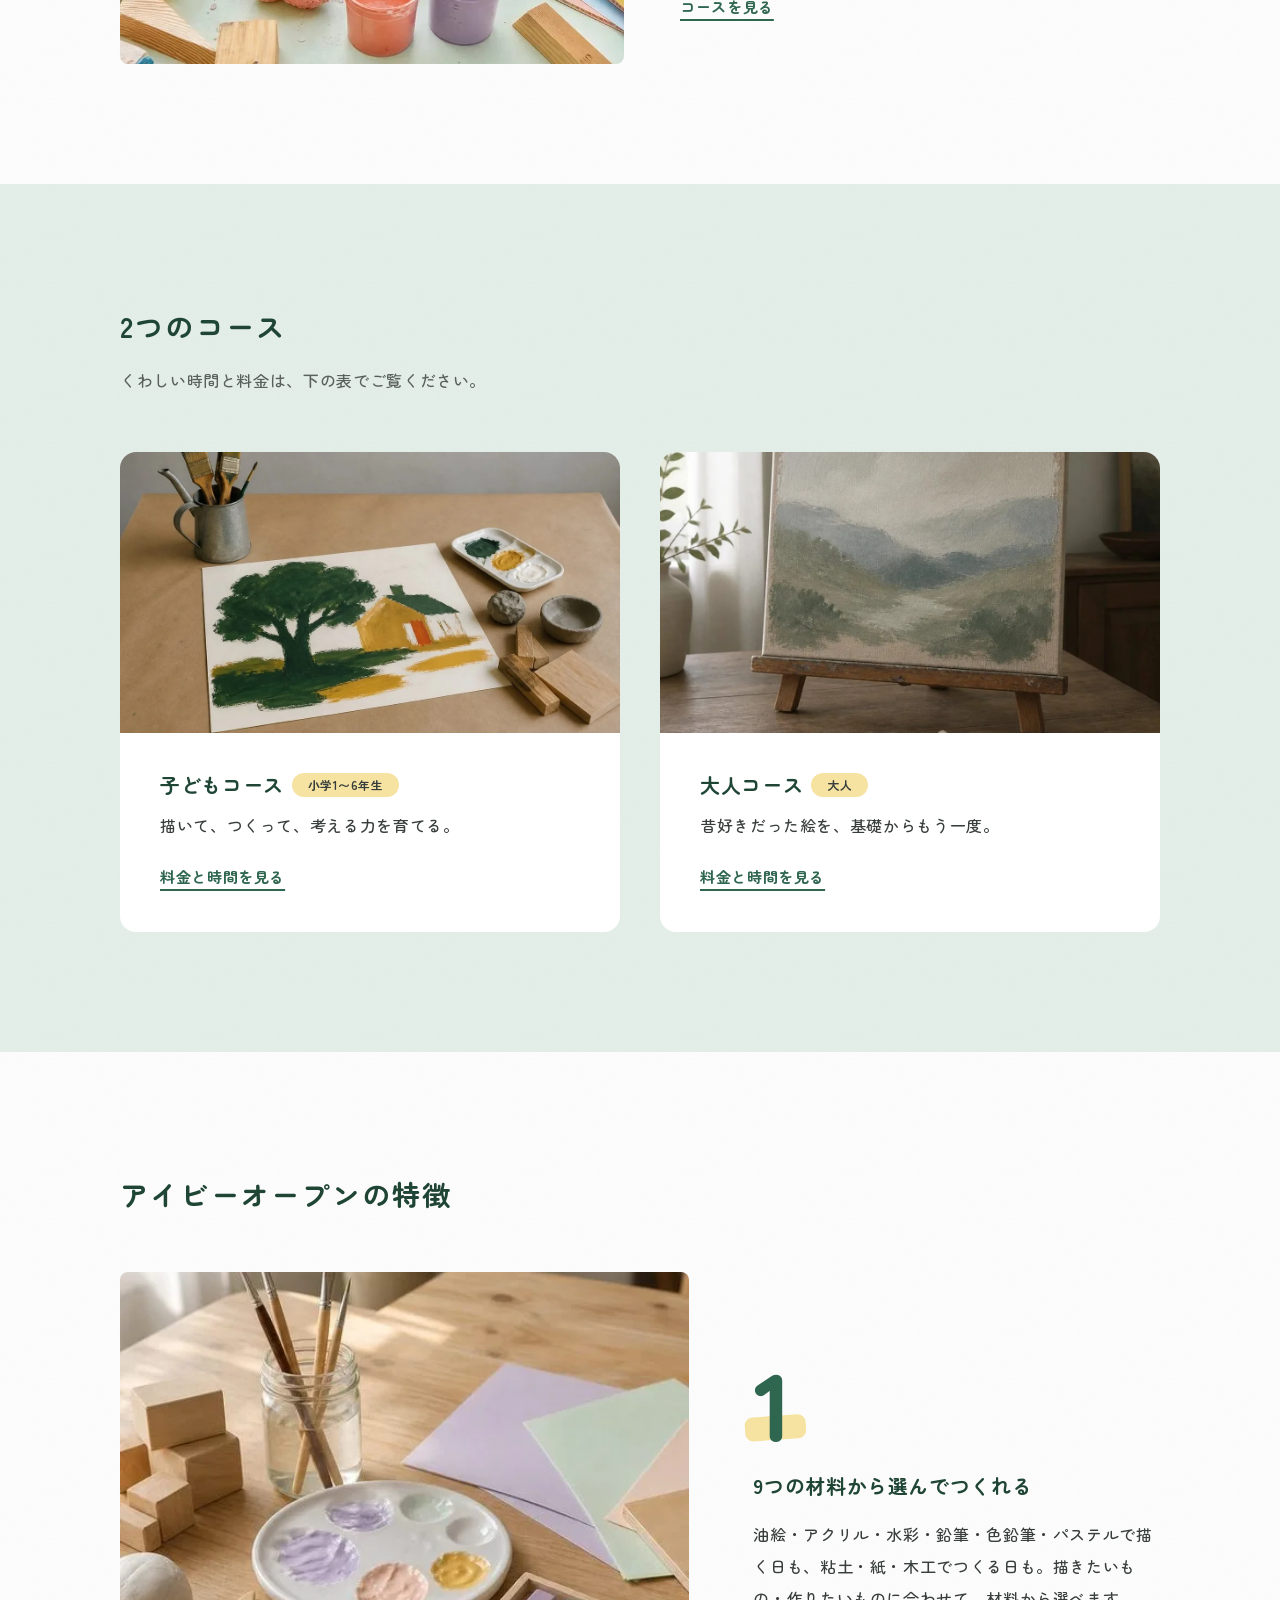
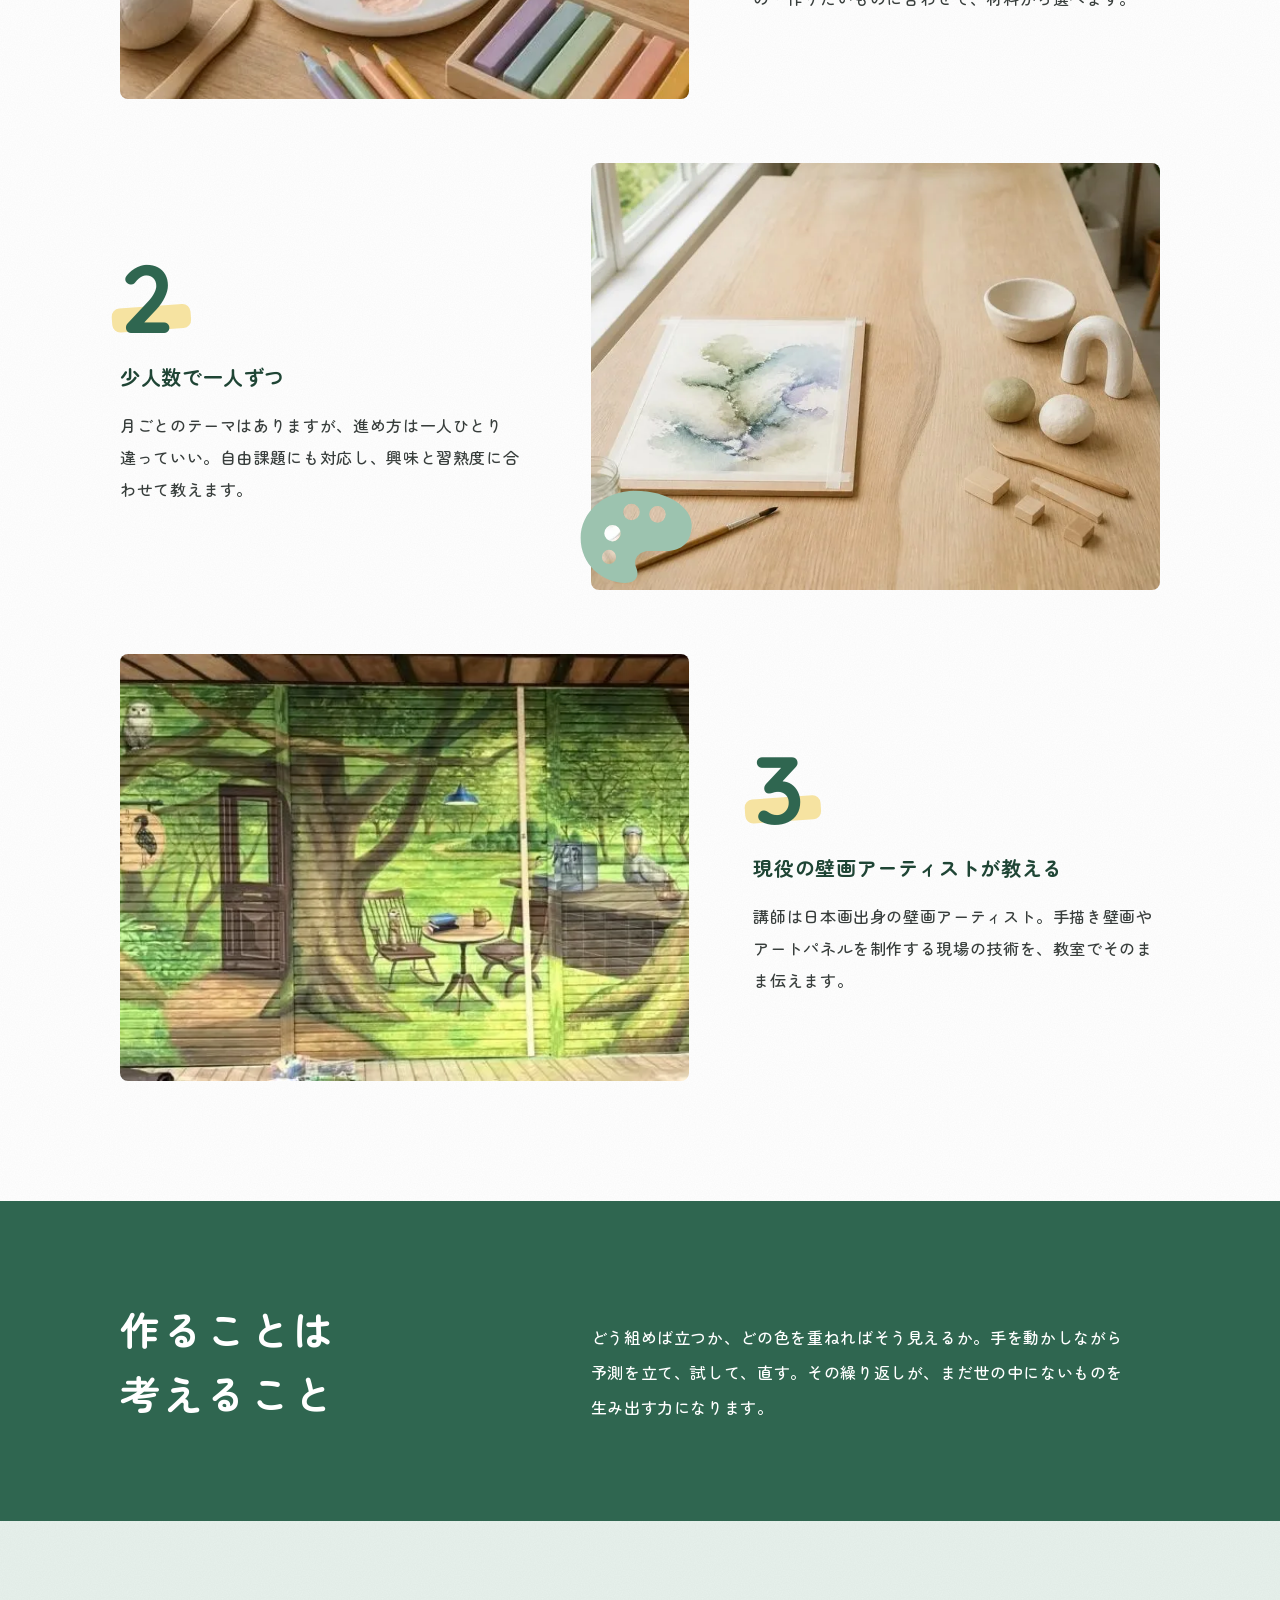
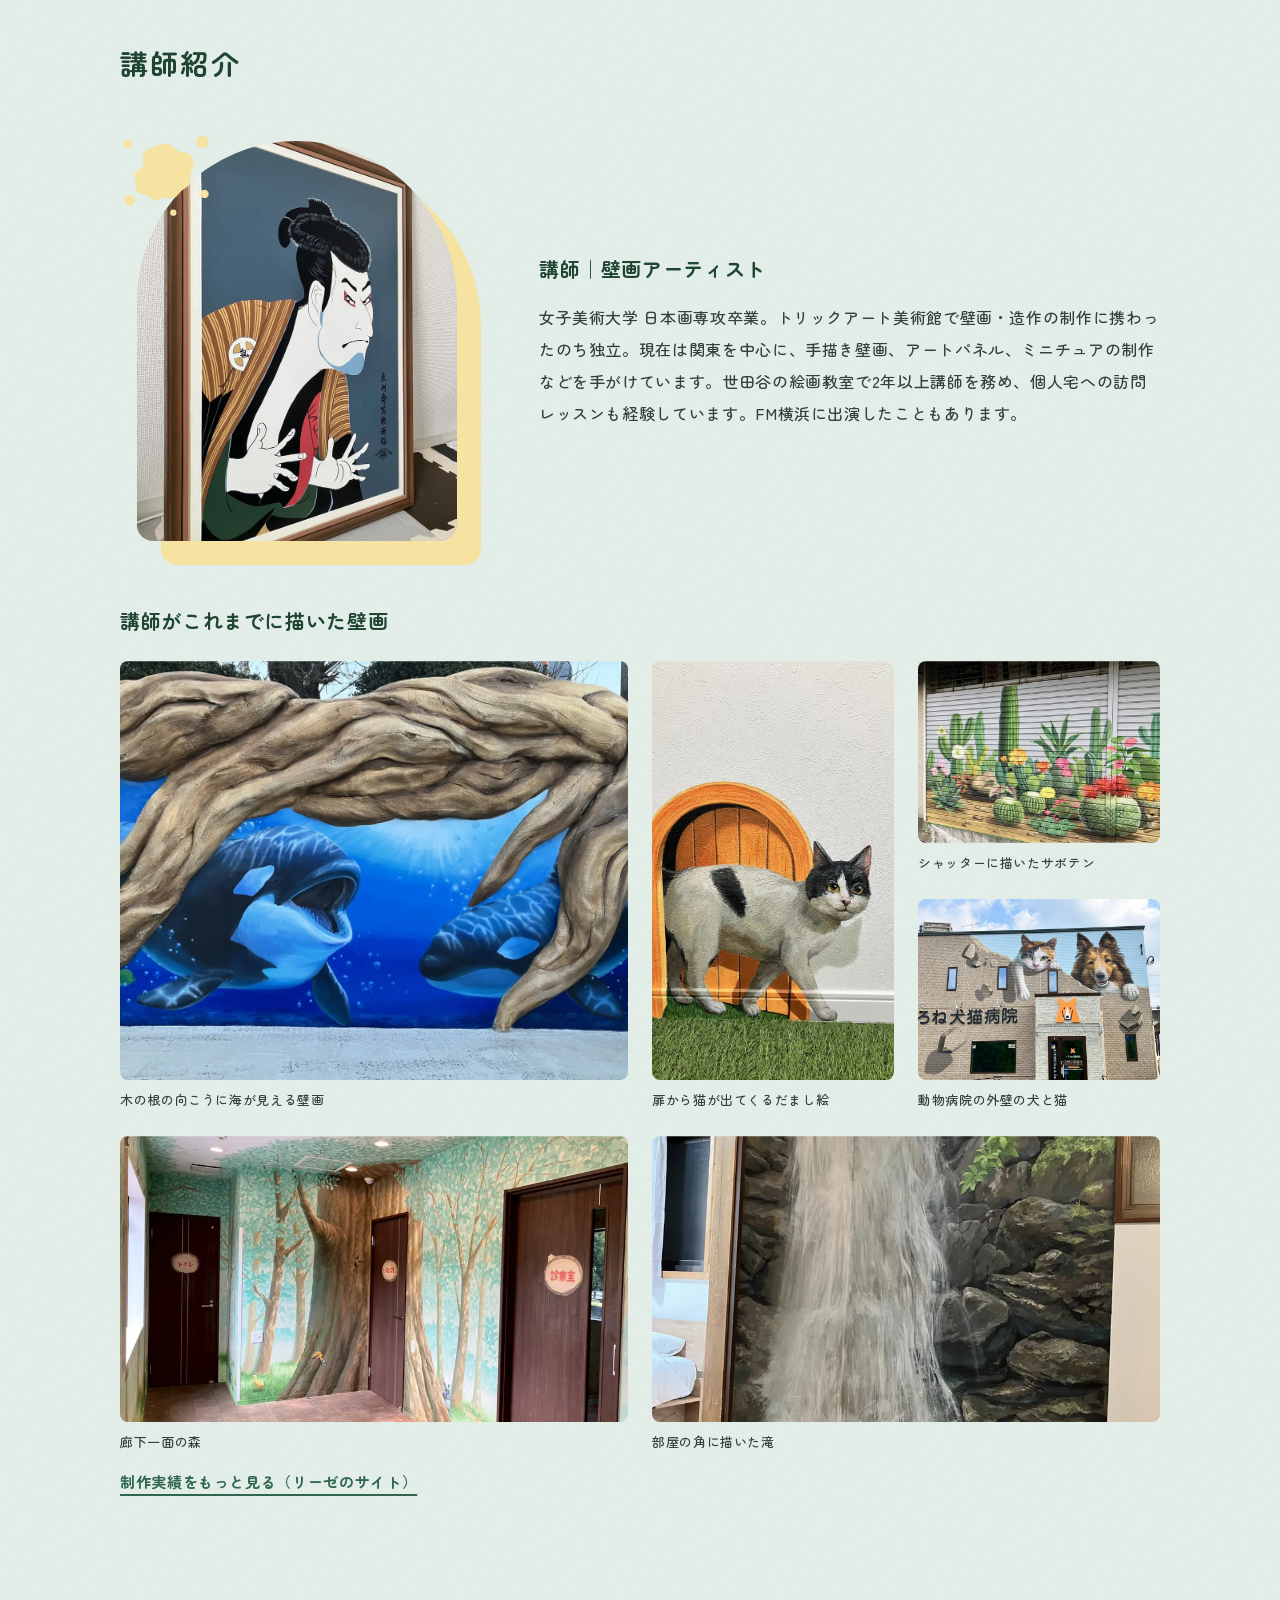
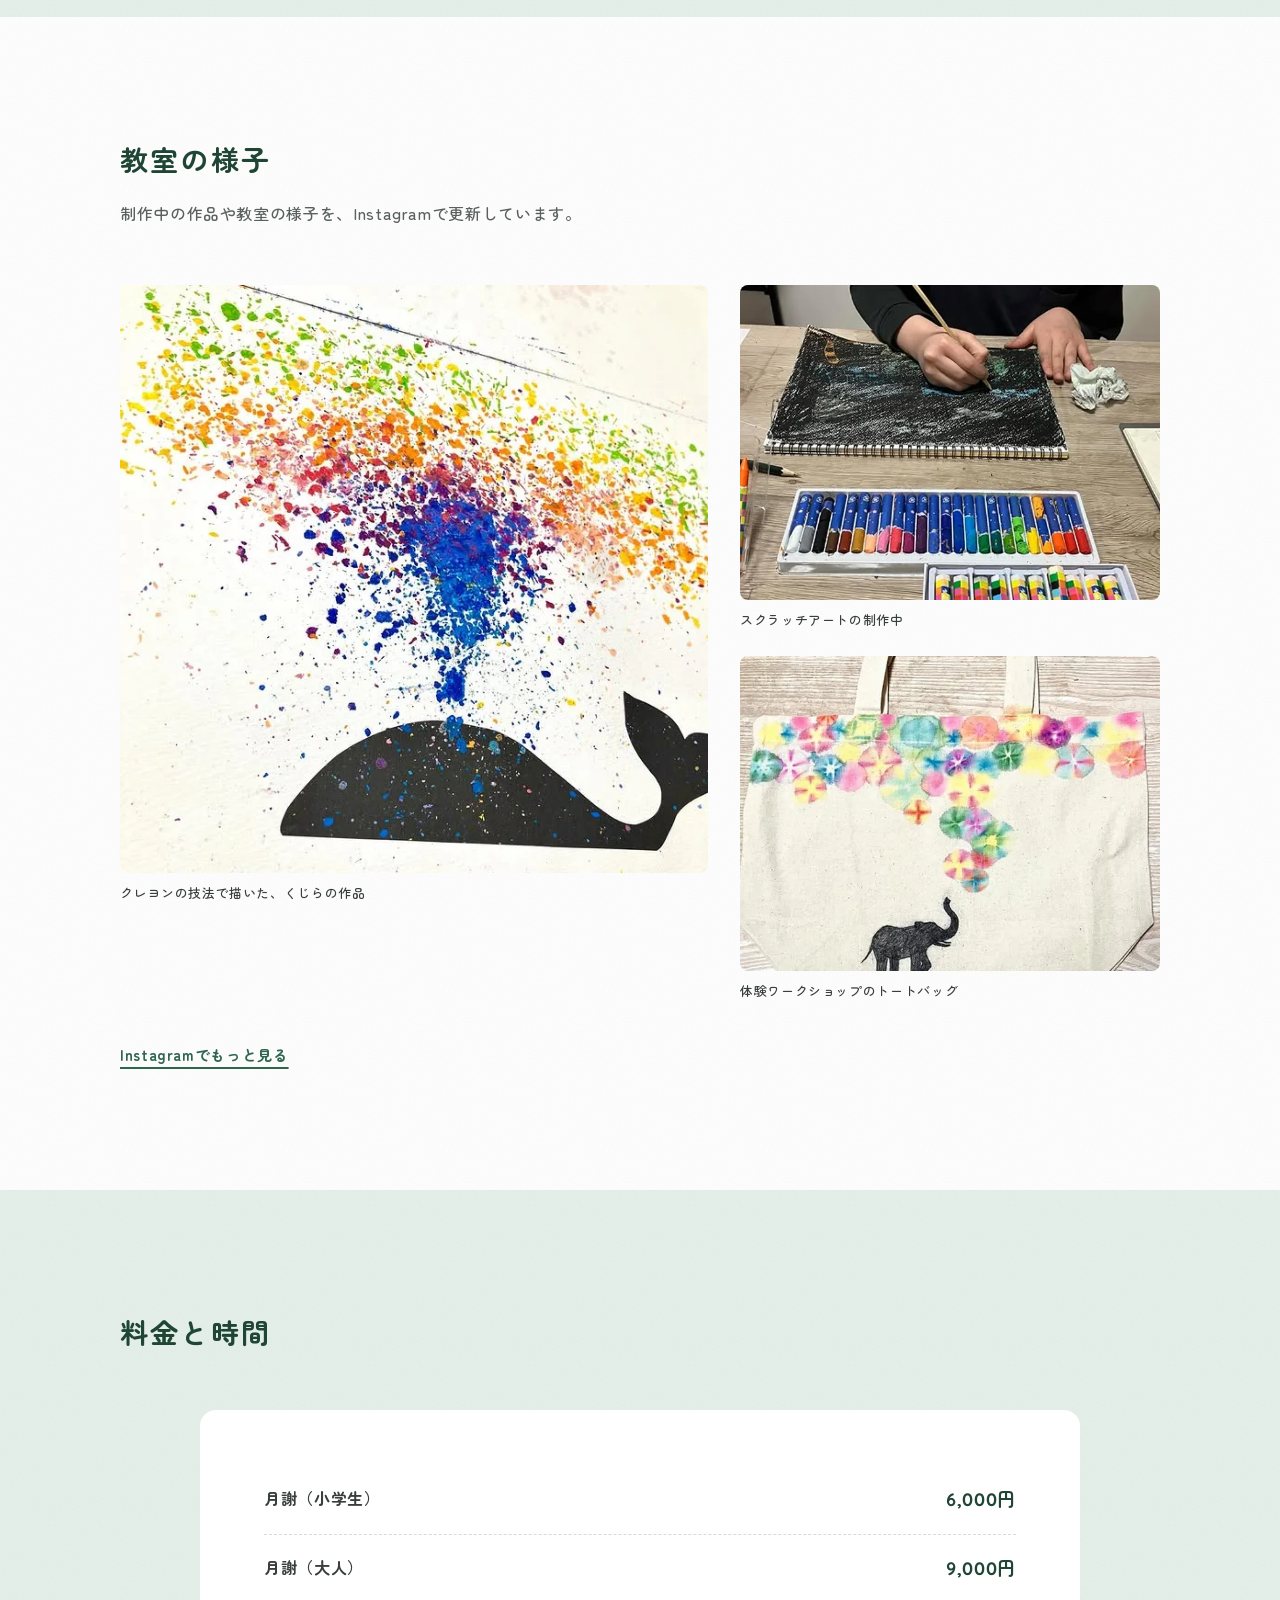
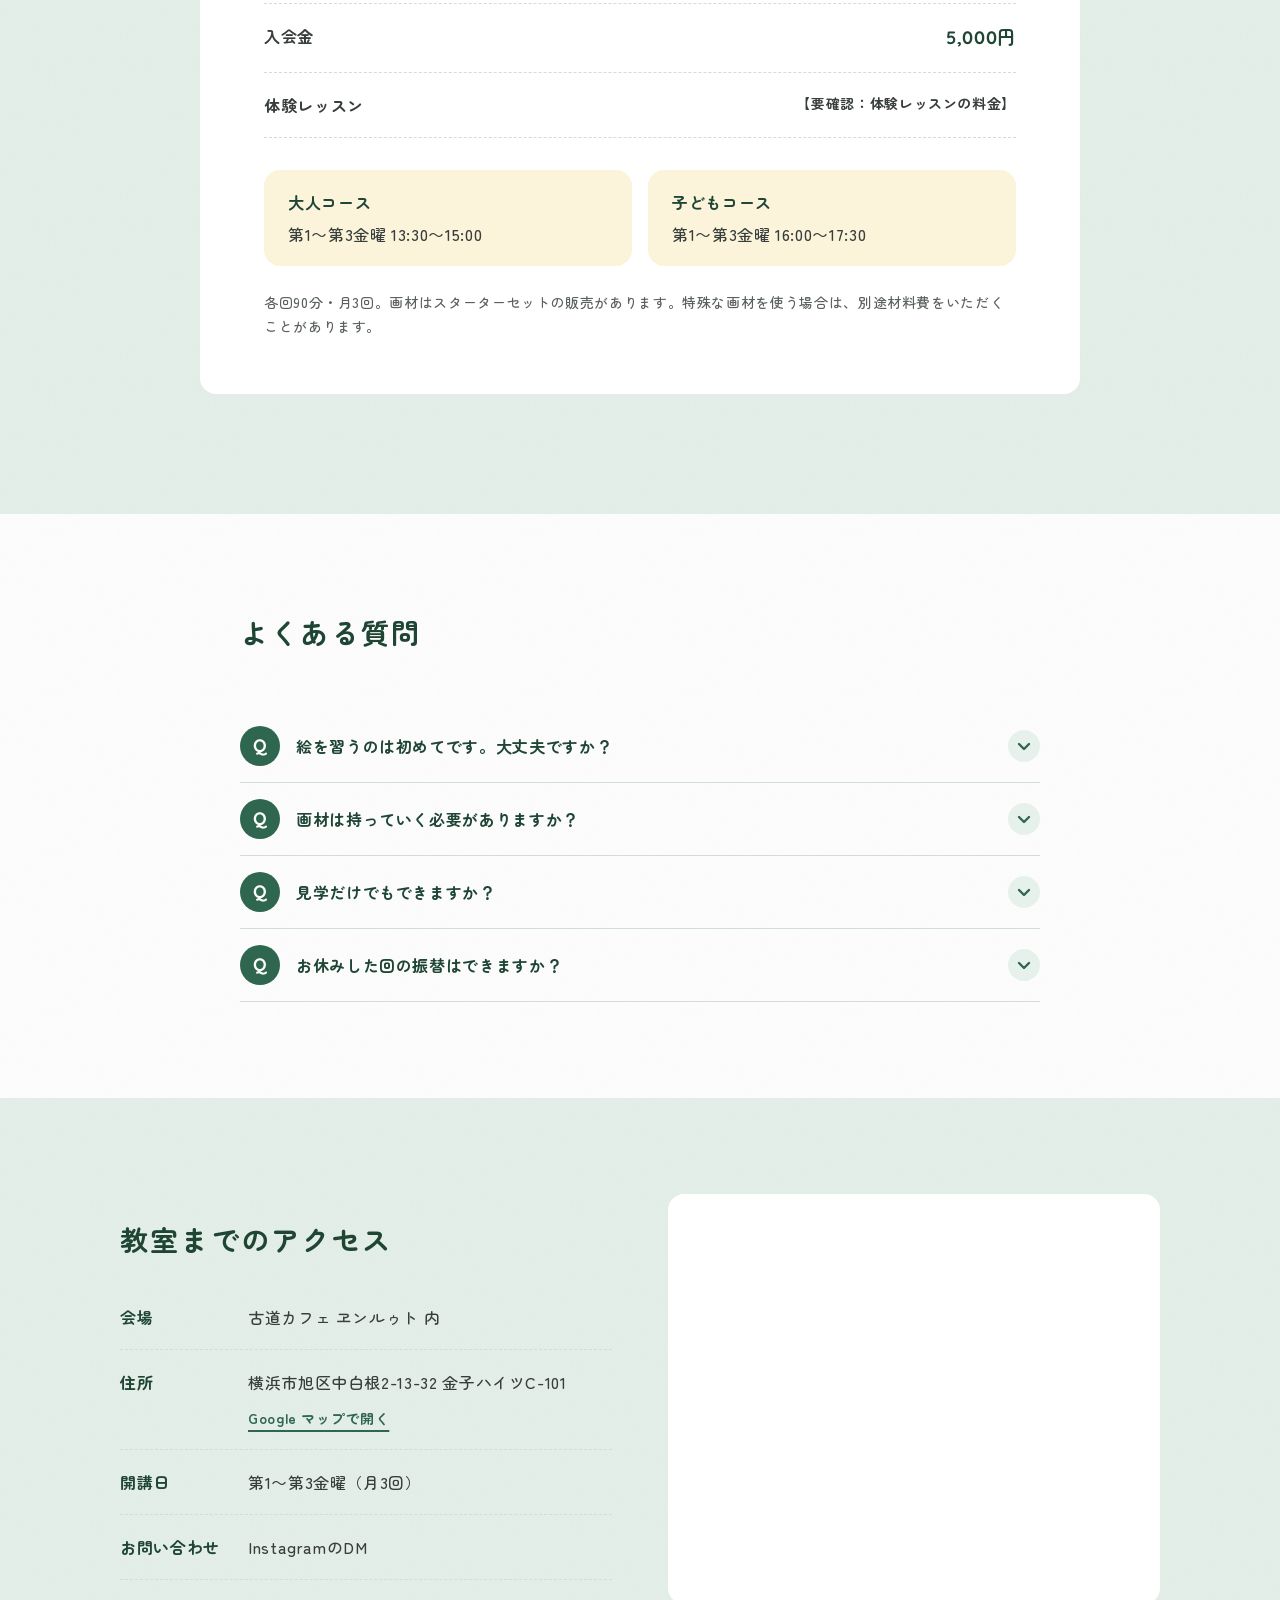
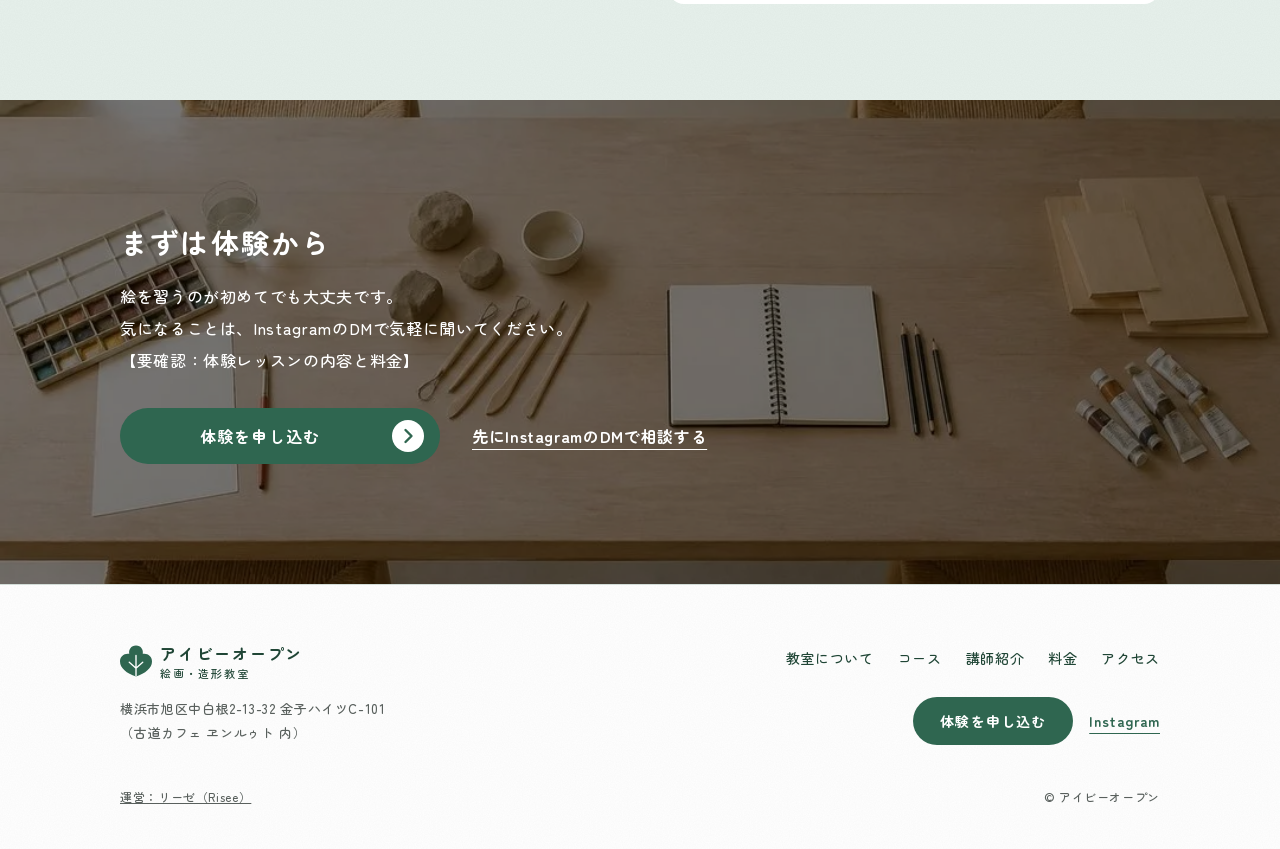
==== commit c2130afb: "スマホでは教室についての写真を軽い版にして、表示速度を戻す Co-Authored-By: Claude Opus 5.5 <noreply@anthropic.com>" ====
--- a/index.html
+++ b/index.html
@@ -101,7 +101,7 @@
       </div>
       <figure class="about__ph about__ph--1">
         <svg class="deco deco--ab1" aria-hidden="true"><use href="#d-stroke"/></svg>
-        <img src="assets/img/hello-table.webp" width="1080" height="760" loading="lazy" alt="明るい部屋の木の大きなテーブルに、絵の具、粘土、スケッチブック、木の板が用意されている">
+        <img src="assets/img/hello-table.webp" srcset="assets/img/hello-table-sp.webp 684w, assets/img/hello-table.webp 1080w" sizes="(max-width:767px) 62vw, 480px" width="1080" height="760" decoding="async" alt="明るい部屋の木の大きなテーブルに、絵の具、粘土、スケッチブック、木の板が用意されている">
       </figure>
     </div>
     <div class="wrap about__row about__row--2">
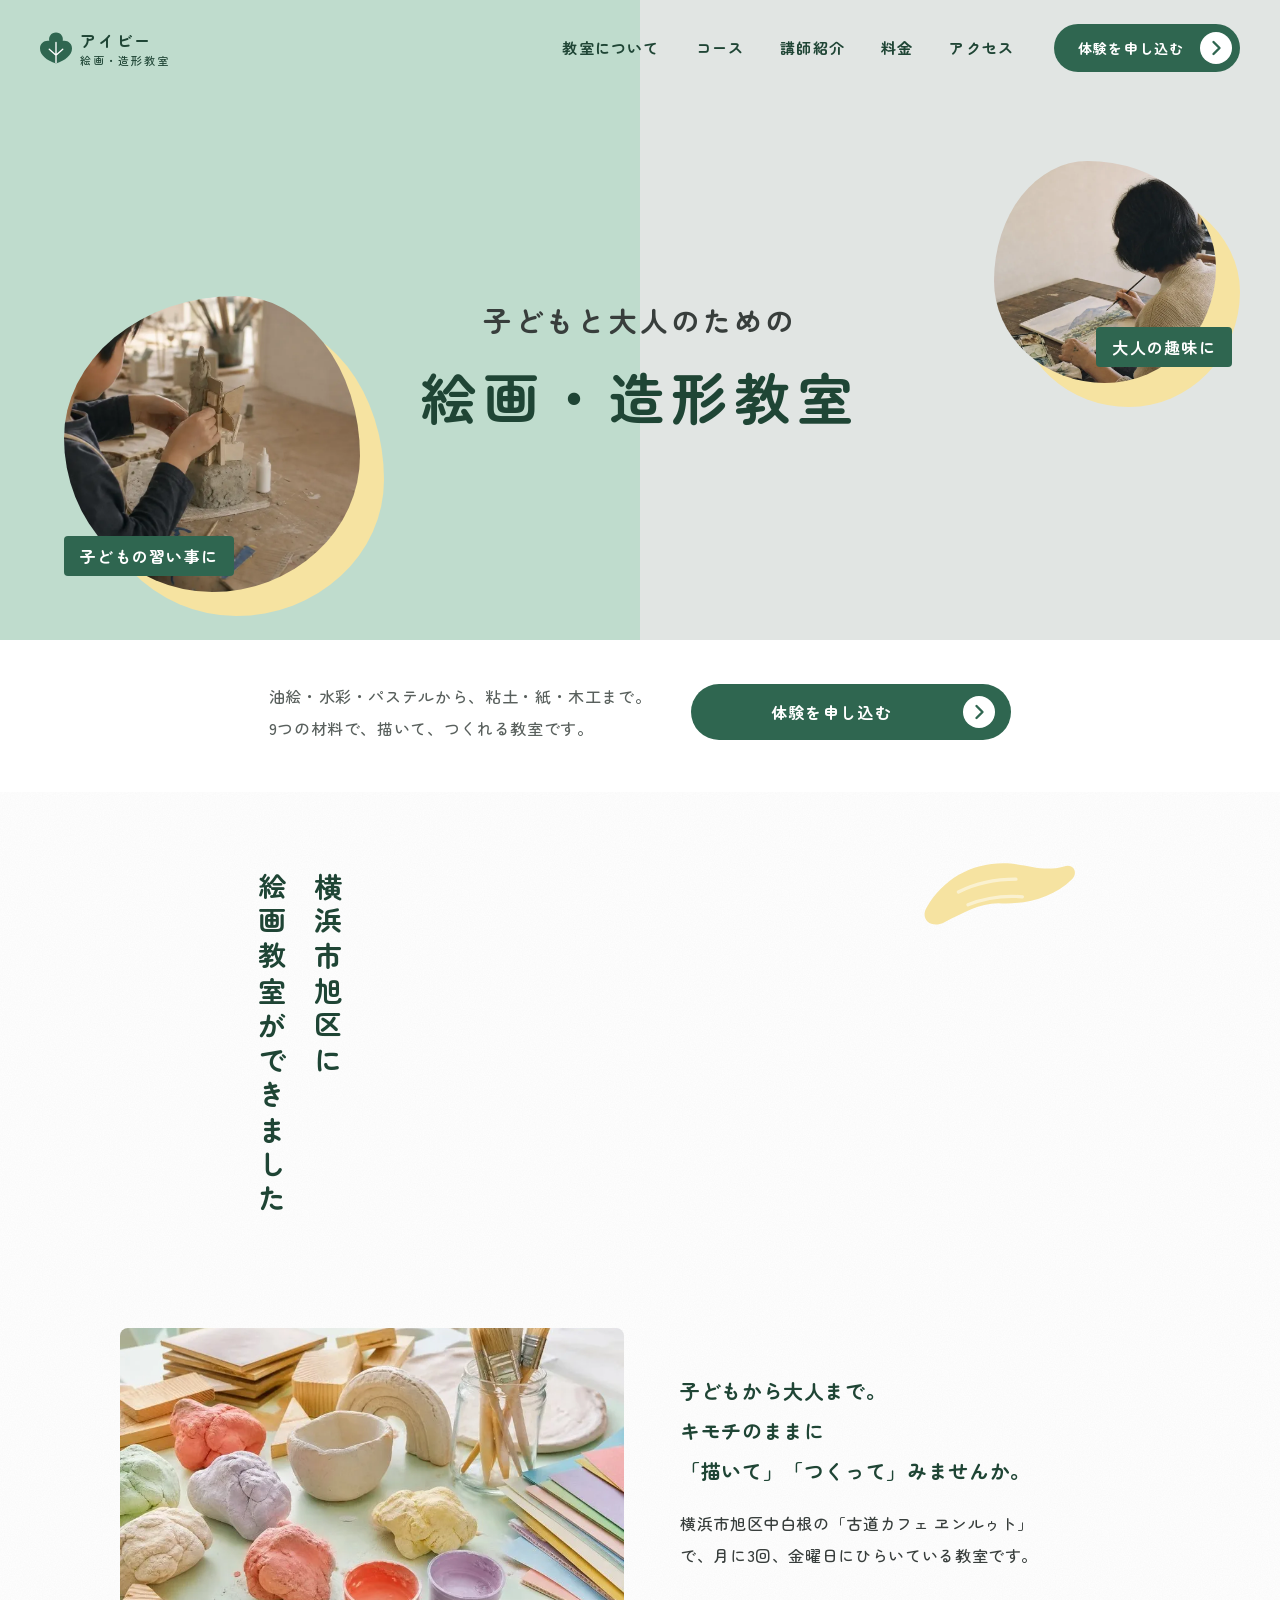
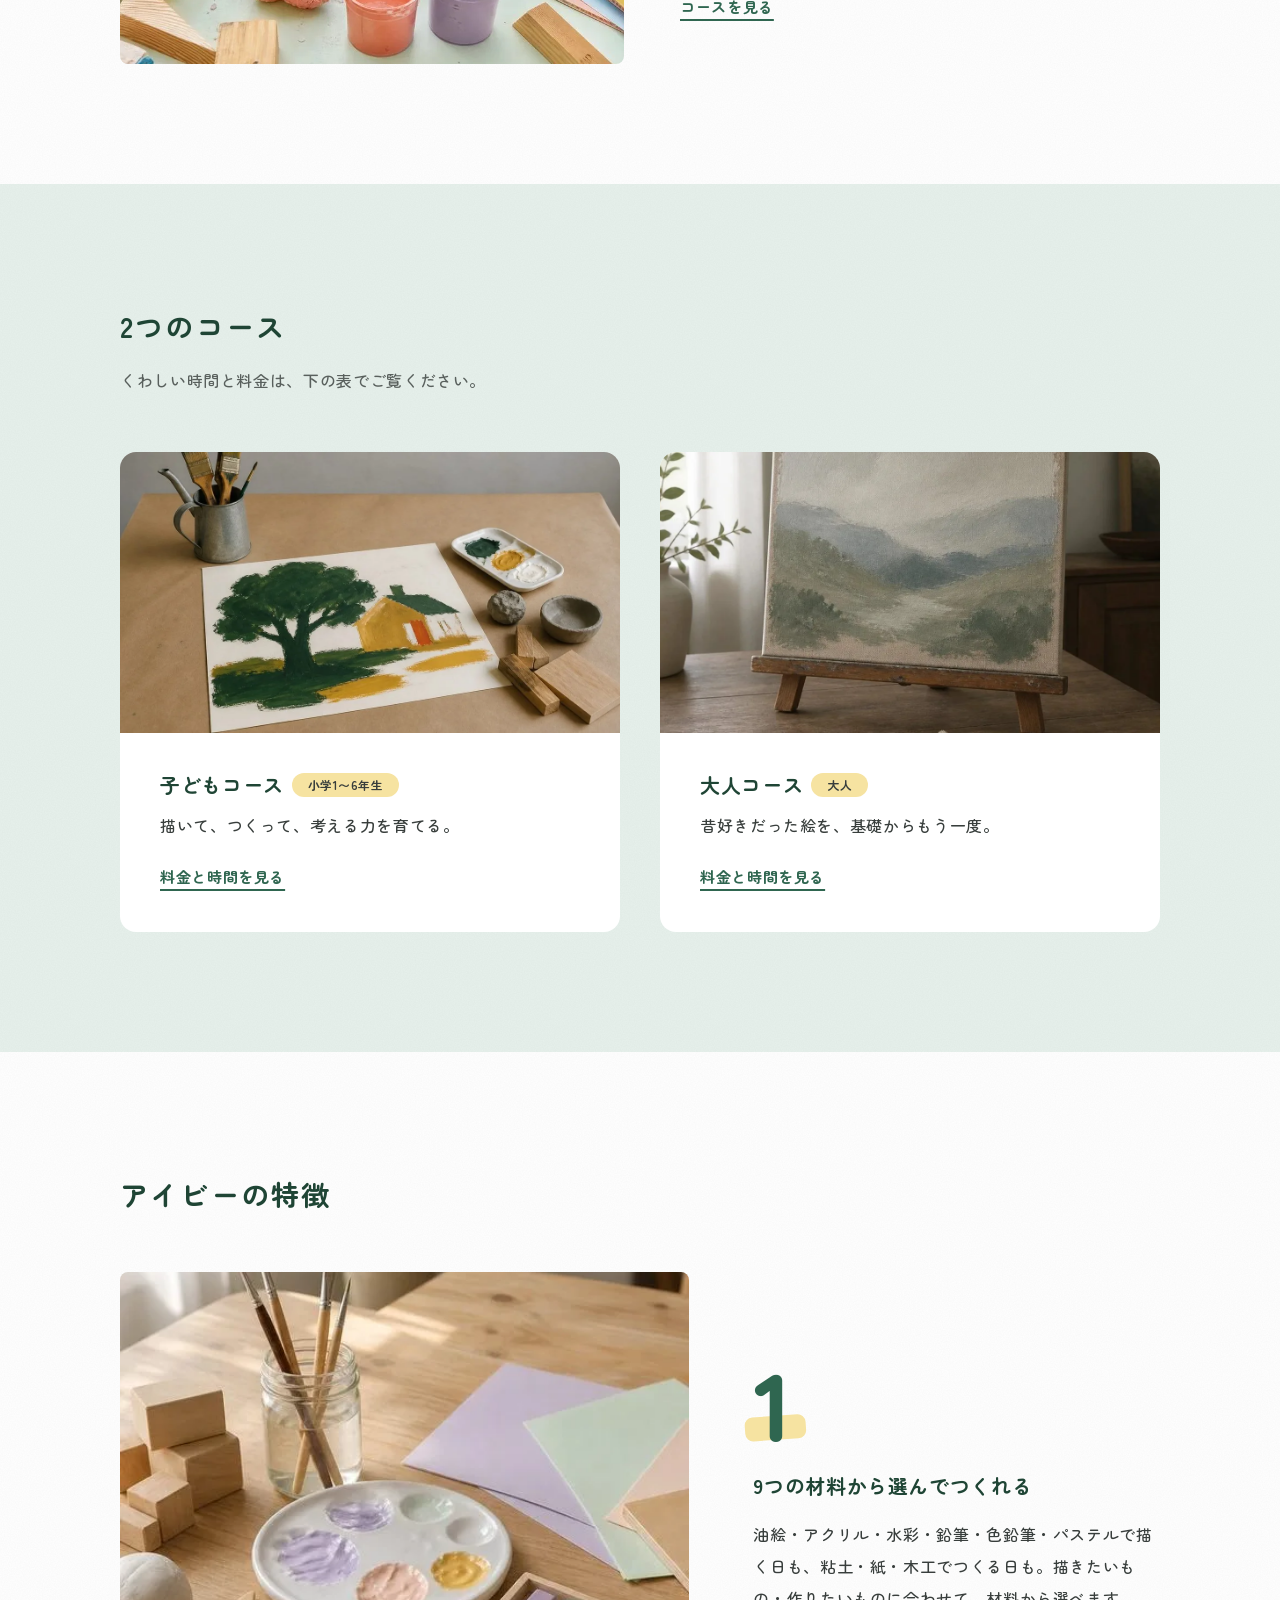
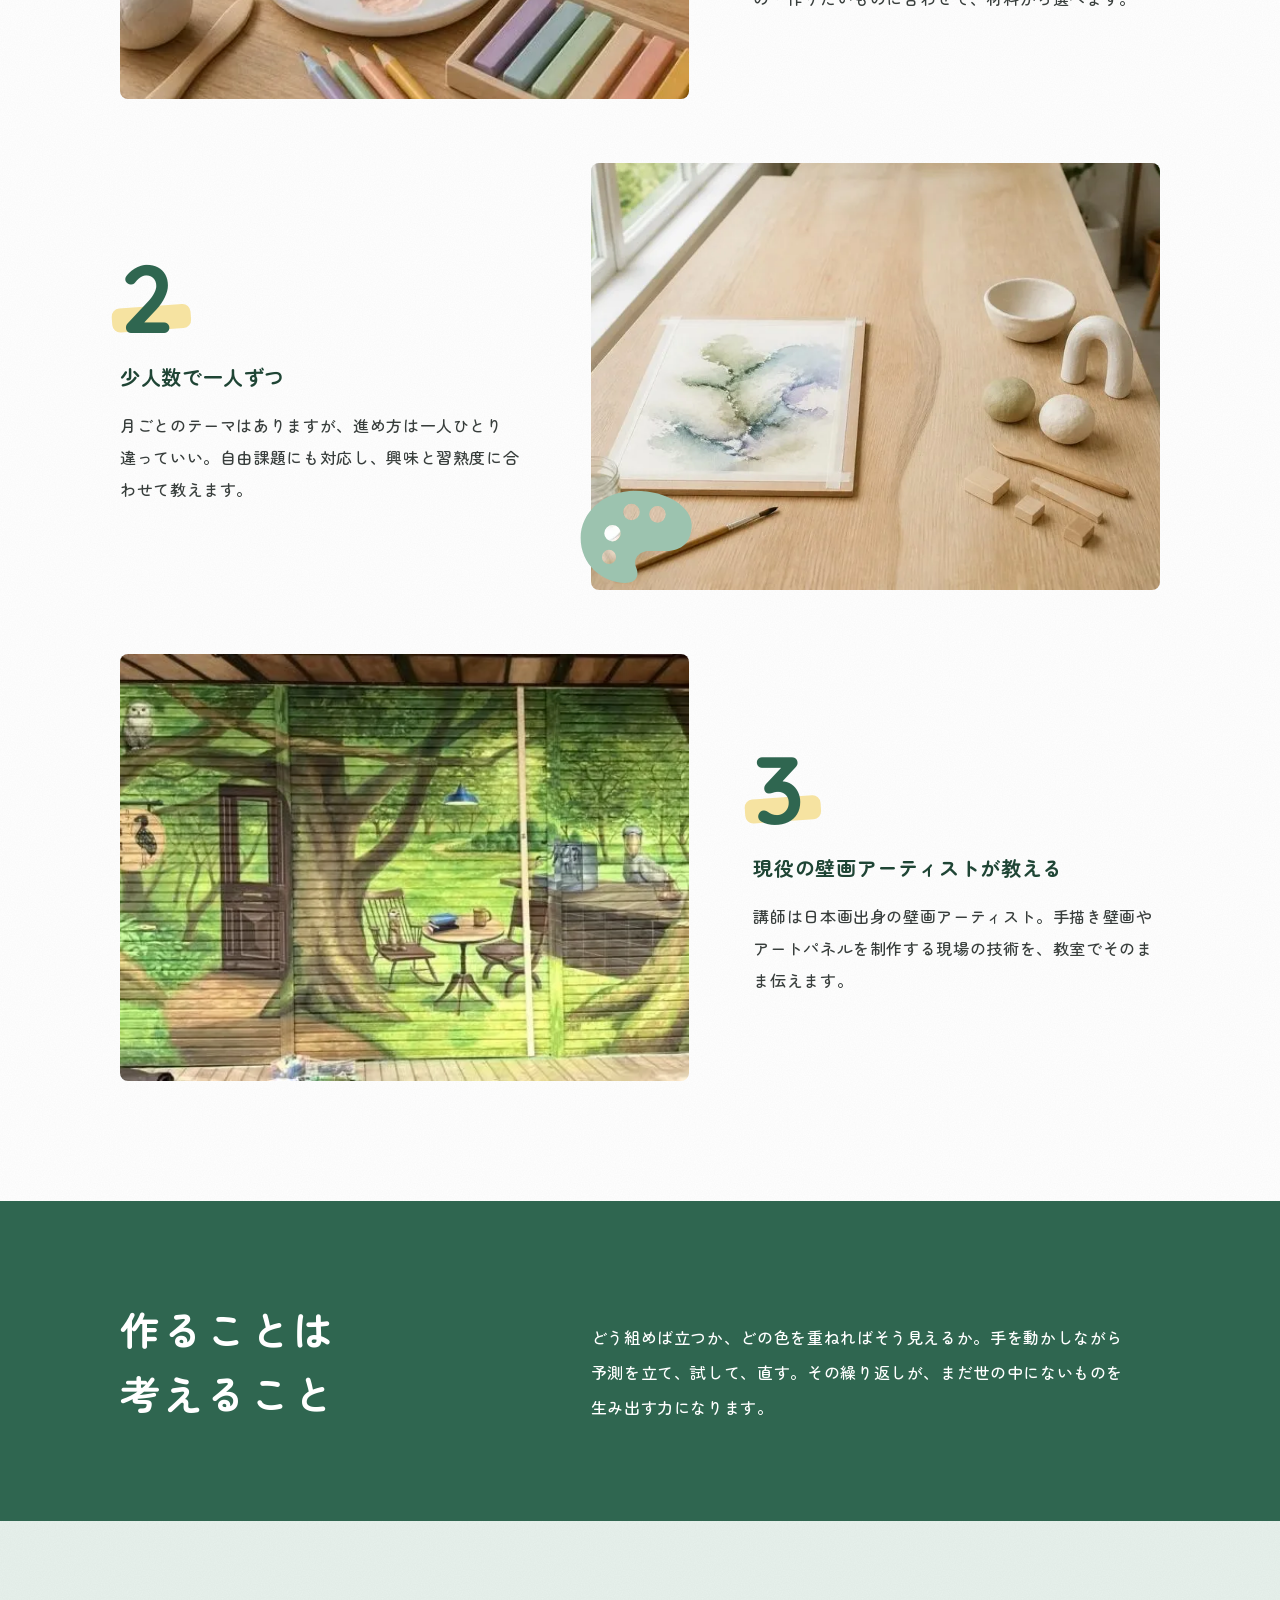
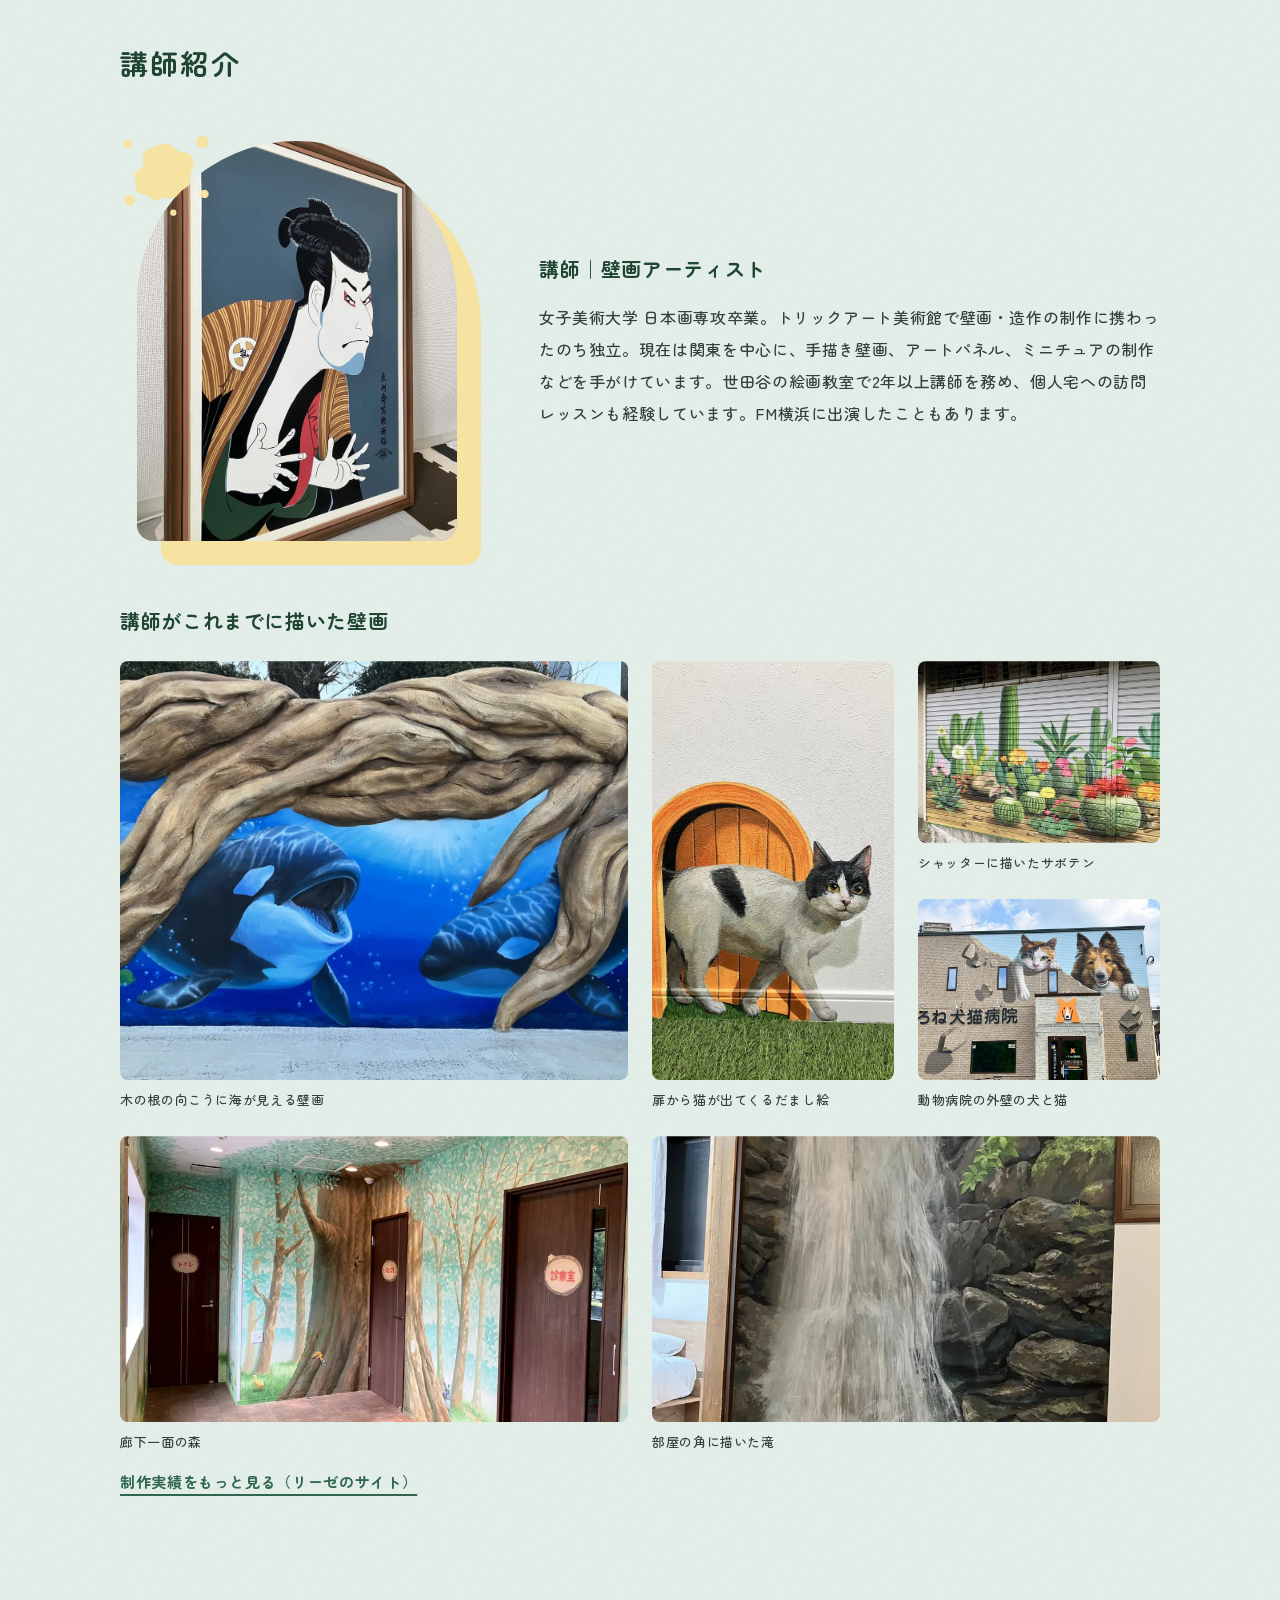
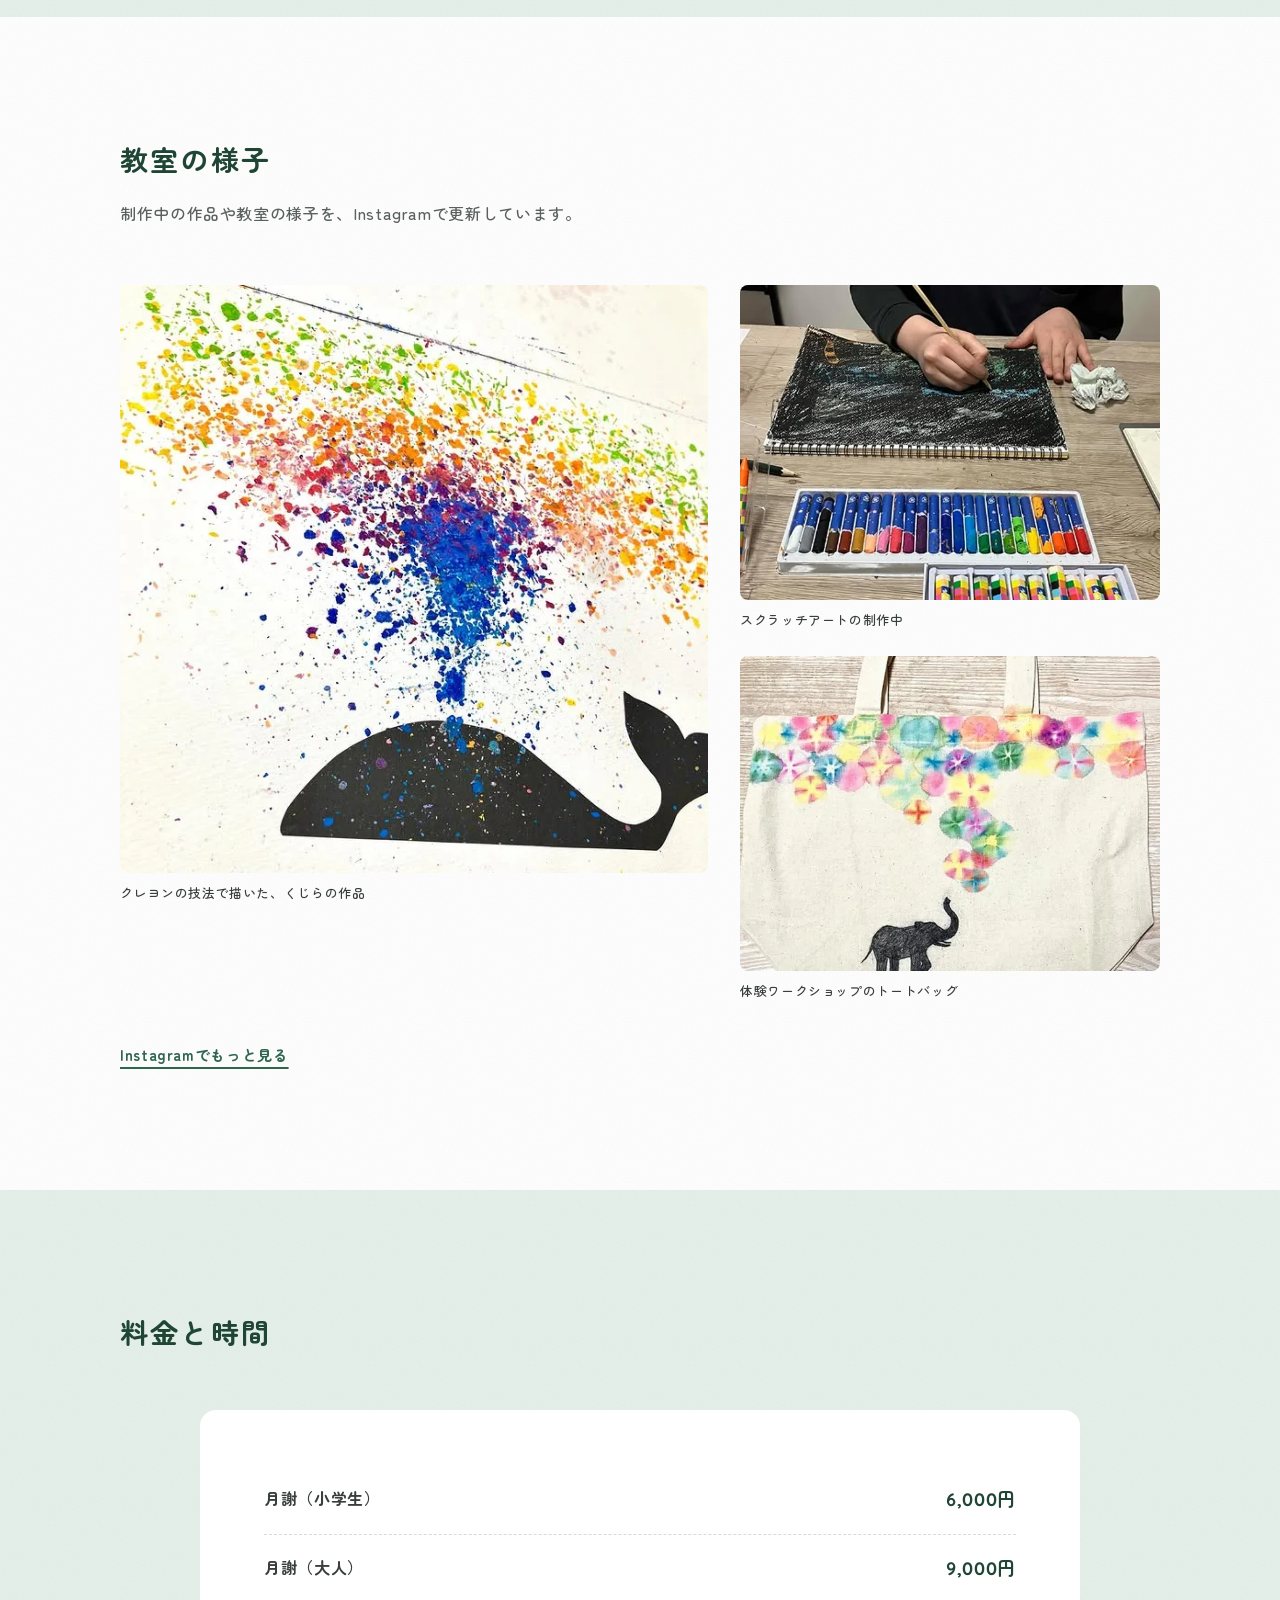
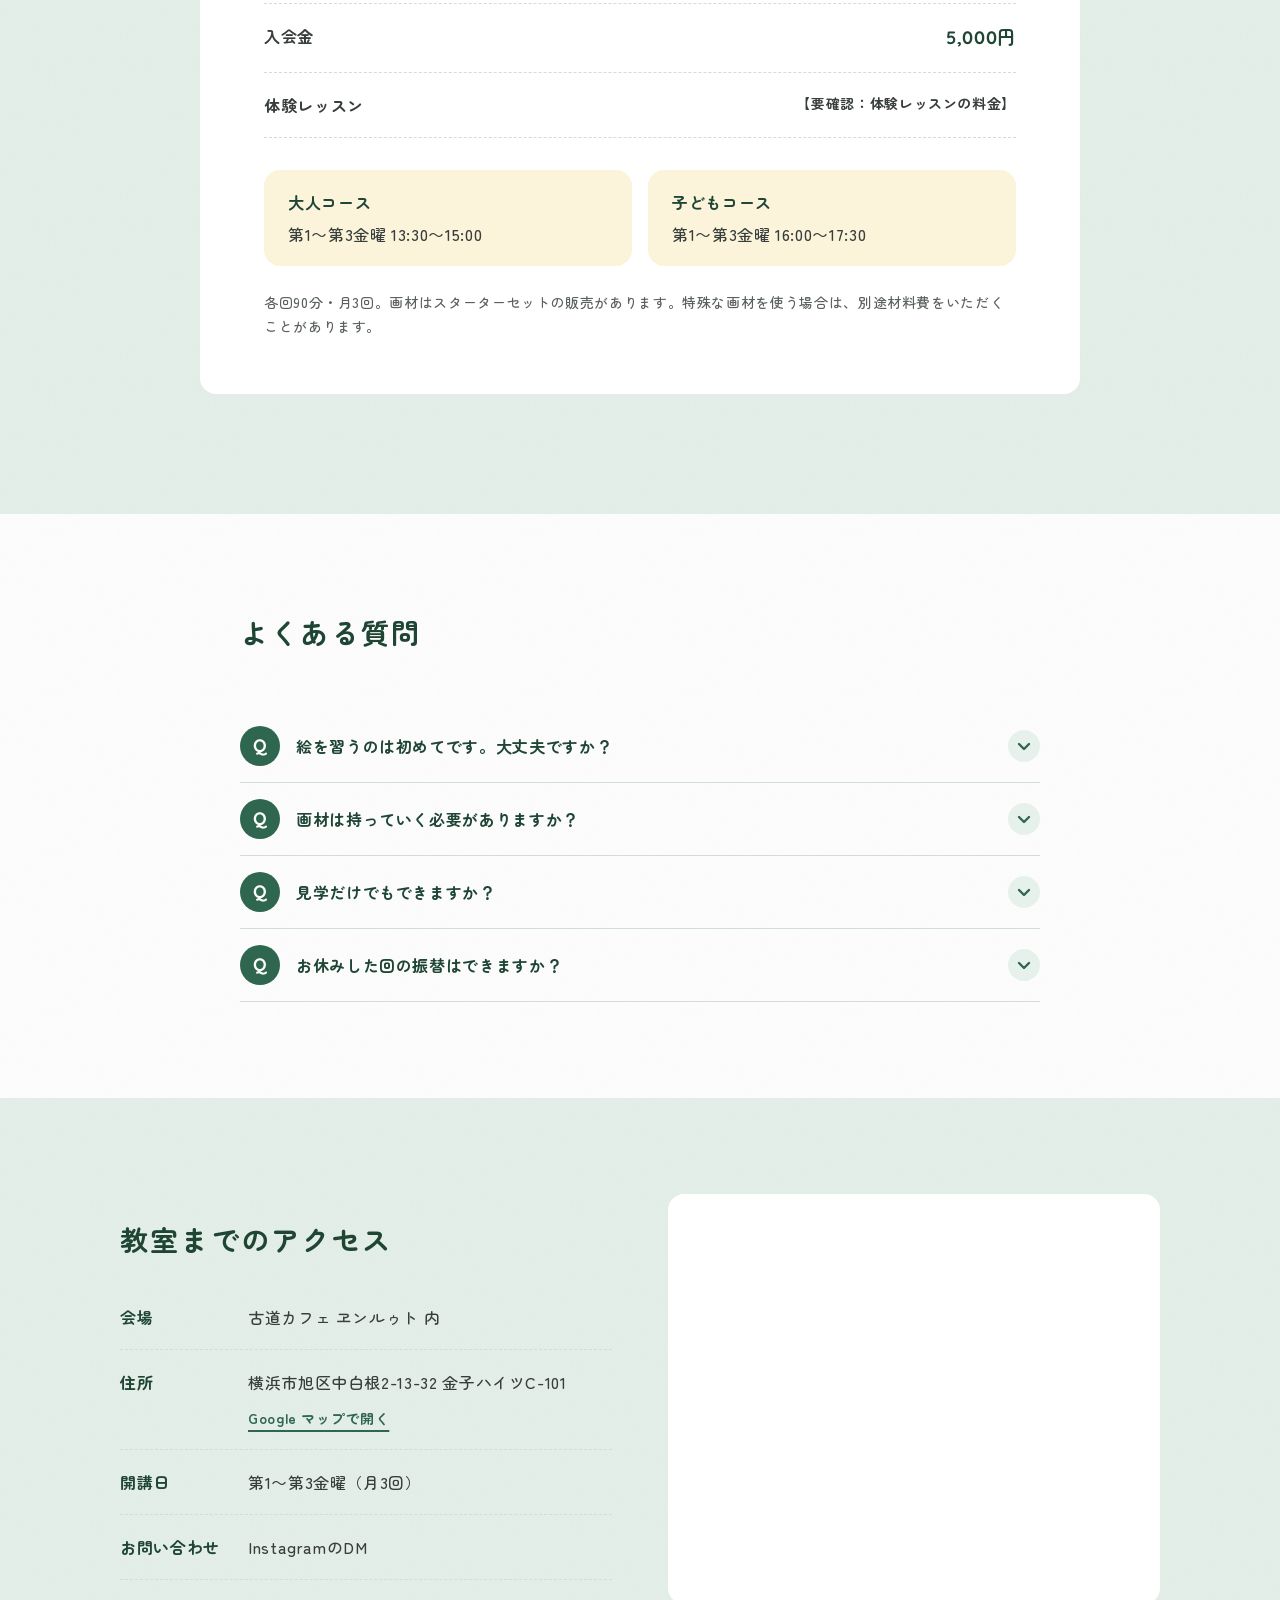
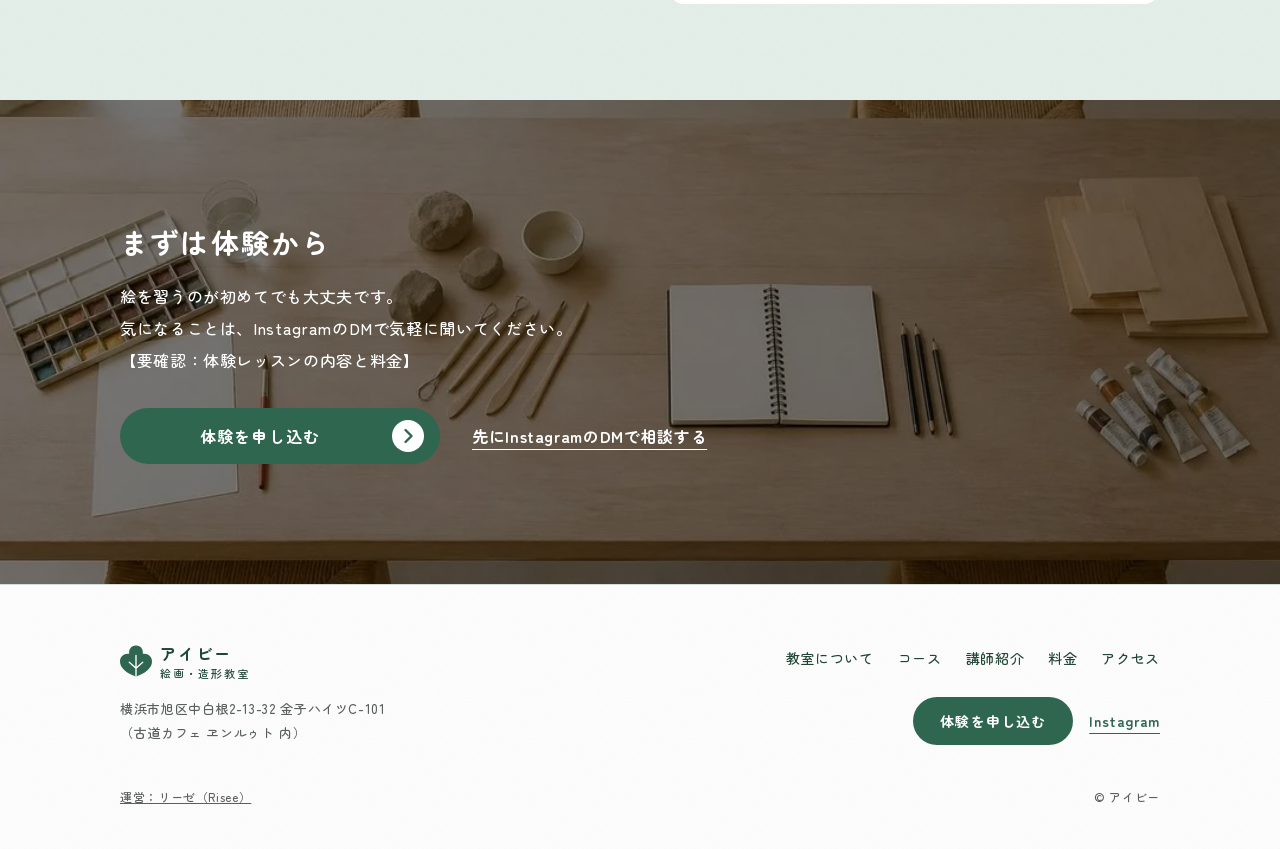
==== commit 0f146ba2: "教室名を「絵画・造形教室アイビー」に直す（アイビーオープン→アイビー） Co-Authored-By: Claude Opus 5.5 <noreply@anthropic.com>" ====
--- a/index.html
+++ b/index.html
@@ -4,17 +4,17 @@
 <meta charset="utf-8">
 <meta name="viewport" content="width=device-width, initial-scale=1">
 <meta name="robots" content="noindex,nofollow">
-<title>横浜市旭区中白根の絵画教室・造形教室｜アイビーオープン</title>
+<title>横浜市旭区中白根の絵画教室・造形教室｜アイビー</title>
 <script>(function(d){try{if(matchMedia("(prefers-reduced-motion: reduce)").matches)return;d.classList.add("motion");var n=performance.getEntriesByType("navigation")[0];if(!sessionStorage.getItem("ivy2-intro")||(n&&n.type==="reload"))d.classList.add("intro");sessionStorage.setItem("ivy2-intro","1")}catch(e){}})(document.documentElement);</script>
 <meta name="description" content="横浜市旭区中白根の、小学生から大人までの絵画・造形教室">
 <link rel="icon" href="favicon.svg" type="image/svg+xml">
 <meta property="og:type" content="website">
-<meta property="og:title" content="横浜市旭区中白根の絵画教室・造形教室｜アイビーオープン">
+<meta property="og:title" content="横浜市旭区中白根の絵画教室・造形教室｜アイビー">
 <meta property="og:description" content="横浜市旭区中白根の、小学生から大人までの絵画・造形教室">
 <meta property="og:url" content="https://mai25milk-web.github.io/ivy-open-site-2/">
 <meta property="og:image" content="https://mai25milk-web.github.io/ivy-open-site-2/assets/img/ogp.png">
 <meta name="twitter:card" content="summary_large_image">
-<script type="application/ld+json">{"@context":"https://schema.org","@type":"LocalBusiness","name":"アイビーオープン","description":"横浜市旭区中白根の、小学生から大人までの絵画・造形教室","address":{"@type":"PostalAddress","addressRegion":"神奈川県","addressLocality":"横浜市旭区","streetAddress":"中白根2-13-32 金子ハイツC-101"},"sameAs":["https://www.instagram.com/painting.art.class/"]}</script>
+<script type="application/ld+json">{"@context":"https://schema.org","@type":"LocalBusiness","name":"アイビー","description":"横浜市旭区中白根の、小学生から大人までの絵画・造形教室","address":{"@type":"PostalAddress","addressRegion":"神奈川県","addressLocality":"横浜市旭区","streetAddress":"中白根2-13-32 金子ハイツC-101"},"sameAs":["https://www.instagram.com/painting.art.class/"]}</script>
 <link rel="preconnect" href="https://fonts.googleapis.com">
 <link rel="preconnect" href="https://fonts.gstatic.com" crossorigin>
 <link rel="stylesheet" href="https://fonts.googleapis.com/css2?family=Quicksand:wght@700&amp;family=Zen+Maru+Gothic:wght@500;700&amp;display=swap">
@@ -42,13 +42,13 @@
   </defs>
 </svg>
 
-<div class="curtain" aria-hidden="true"><i class="curtain__p curtain__p--l"></i><i class="curtain__p curtain__p--r"></i><p class="curtain__mark"><svg class="curtain__leaf"><use href="#i-leaf"/></svg><span class="curtain__sub">絵画・造形教室</span><span class="curtain__name">アイビーオープン</span></p></div>
+<div class="curtain" aria-hidden="true"><i class="curtain__p curtain__p--l"></i><i class="curtain__p curtain__p--r"></i><p class="curtain__mark"><svg class="curtain__leaf"><use href="#i-leaf"/></svg><span class="curtain__sub">絵画・造形教室</span><span class="curtain__name">アイビー</span></p></div>
 <header class="hdr">
   <div class="hdr__in">
     <a class="logo" href="#top">
       <svg class="logo__mark" aria-hidden="true"><use href="#i-leaf"/></svg>
       <span class="logo__txt">
-        <span class="logo__name">アイビーオープン</span>
+        <span class="logo__name">アイビー</span>
         <span class="logo__sub">絵画・造形教室</span>
       </span>
     </a>
@@ -152,7 +152,7 @@
   <section class="sec point">
     <div class="wrap">
       <div class="sec-head">
-        <h2 class="ttl">アイビーオープンの特徴</h2>
+        <h2 class="ttl">アイビーの特徴</h2>
       </div>
       <div class="points">
         <article class="pt">
@@ -322,7 +322,7 @@
     <div class="ftr__brand">
       <a class="logo" href="#top">
         <svg class="logo__mark" aria-hidden="true"><use href="#i-leaf"/></svg>
-        <span class="logo__txt"><span class="logo__name">アイビーオープン</span><span class="logo__sub">絵画・造形教室</span></span>
+        <span class="logo__txt"><span class="logo__name">アイビー</span><span class="logo__sub">絵画・造形教室</span></span>
       </a>
       <p class="ftr__addr">横浜市旭区中白根2-13-32 金子ハイツC-101<br>（古道カフェ ヱンルゥト 内）</p>
     </div>
@@ -344,7 +344,7 @@
   </div>
   <div class="wrap ftr__bottom">
     <p><a href="https://artewald.com/" target="_blank" rel="noopener">運営：リーゼ（Risee）</a></p>
-    <p>© アイビーオープン</p>
+    <p>© アイビー</p>
   </div>
 </footer>
 
--- a/assets/css/style.css
+++ b/assets/css/style.css
@@ -1,4 +1,4 @@
-/* ② アイビーオープン TOP：くすんだ緑（メイン）＋淡い黄色（アクセント）＋グレー。アーチの写真と広い余白 */
+/* ② アイビー TOP：くすんだ緑（メイン）＋淡い黄色（アクセント）＋グレー。アーチの写真と広い余白 */
 :root{
   --s4:4px;--s8:8px;--s16:16px;--s24:24px;--s32:32px;--s40:40px;--s48:48px;--s56:56px;--s64:64px;--s72:72px;--s80:80px;--s96:96px;--s120:120px;--s160:160px;
   --main:#bfdccd;      /* 面の色（文字は乗せない） */
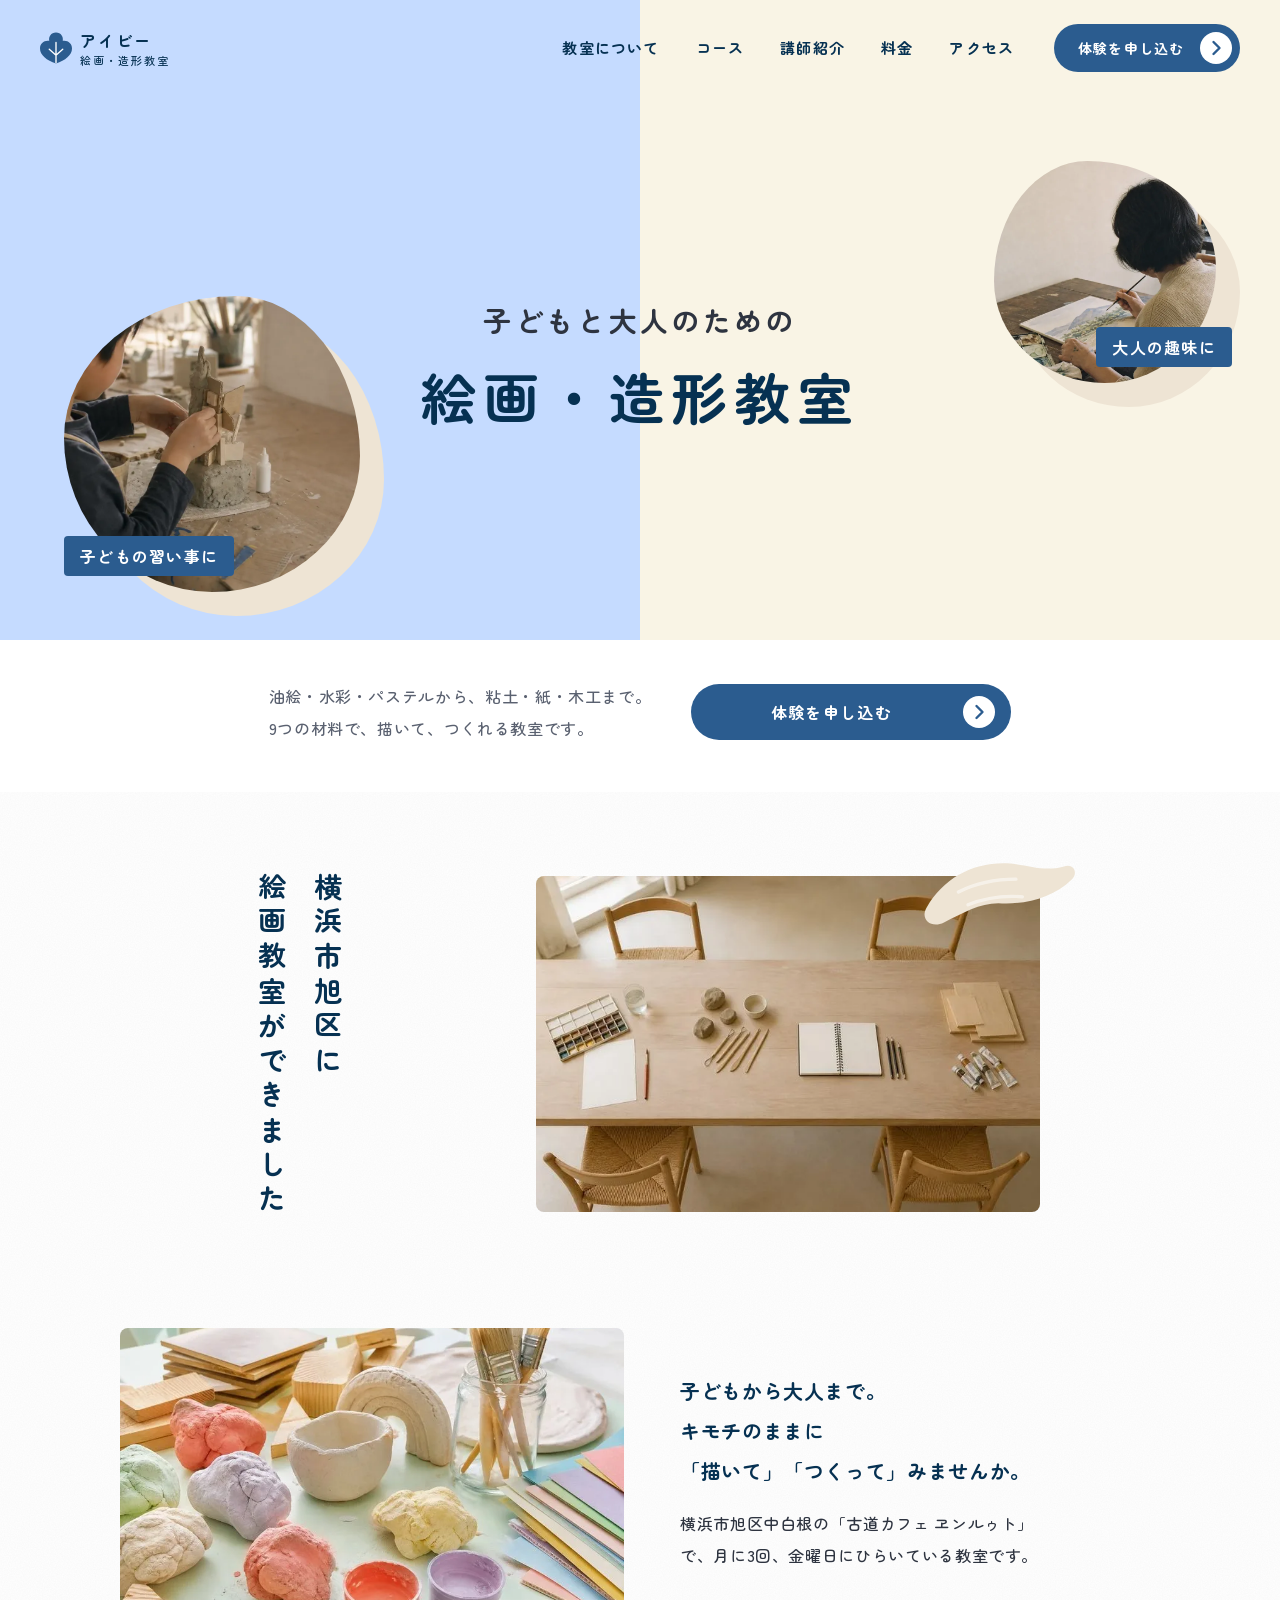
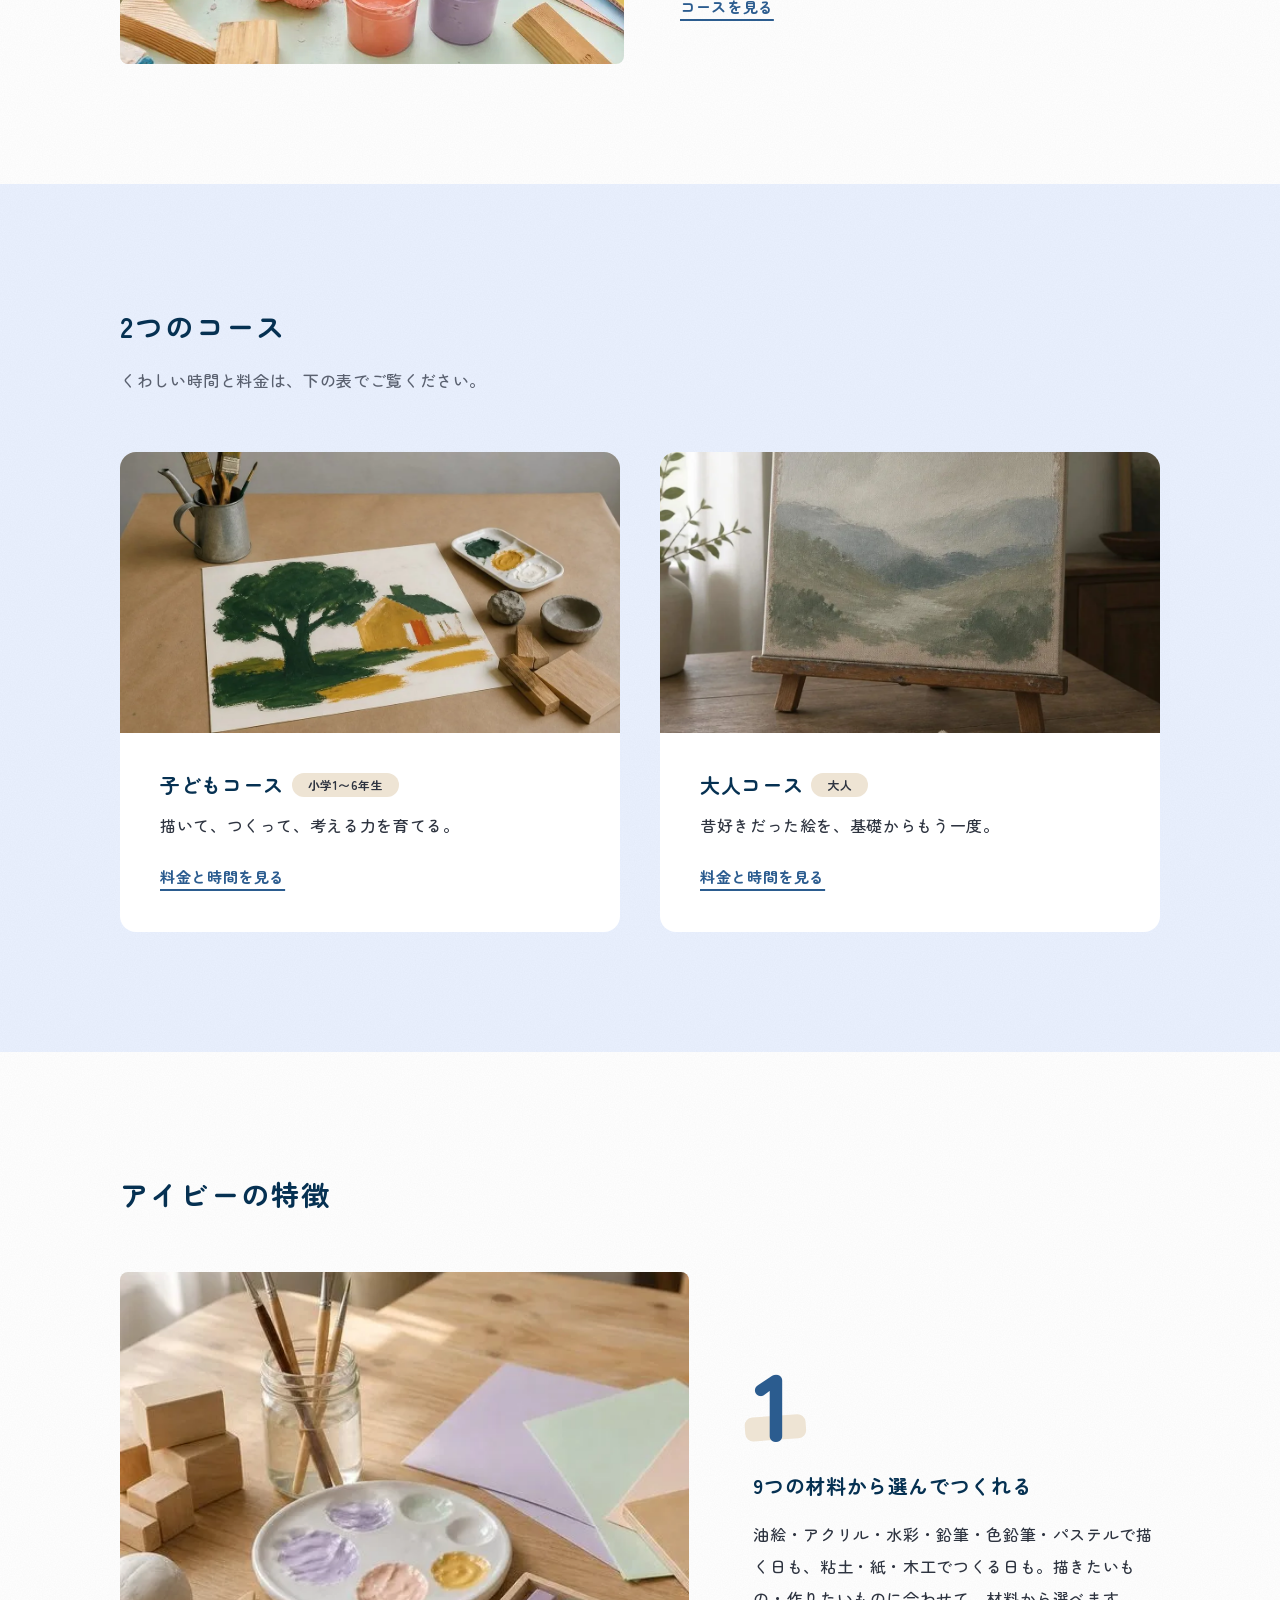
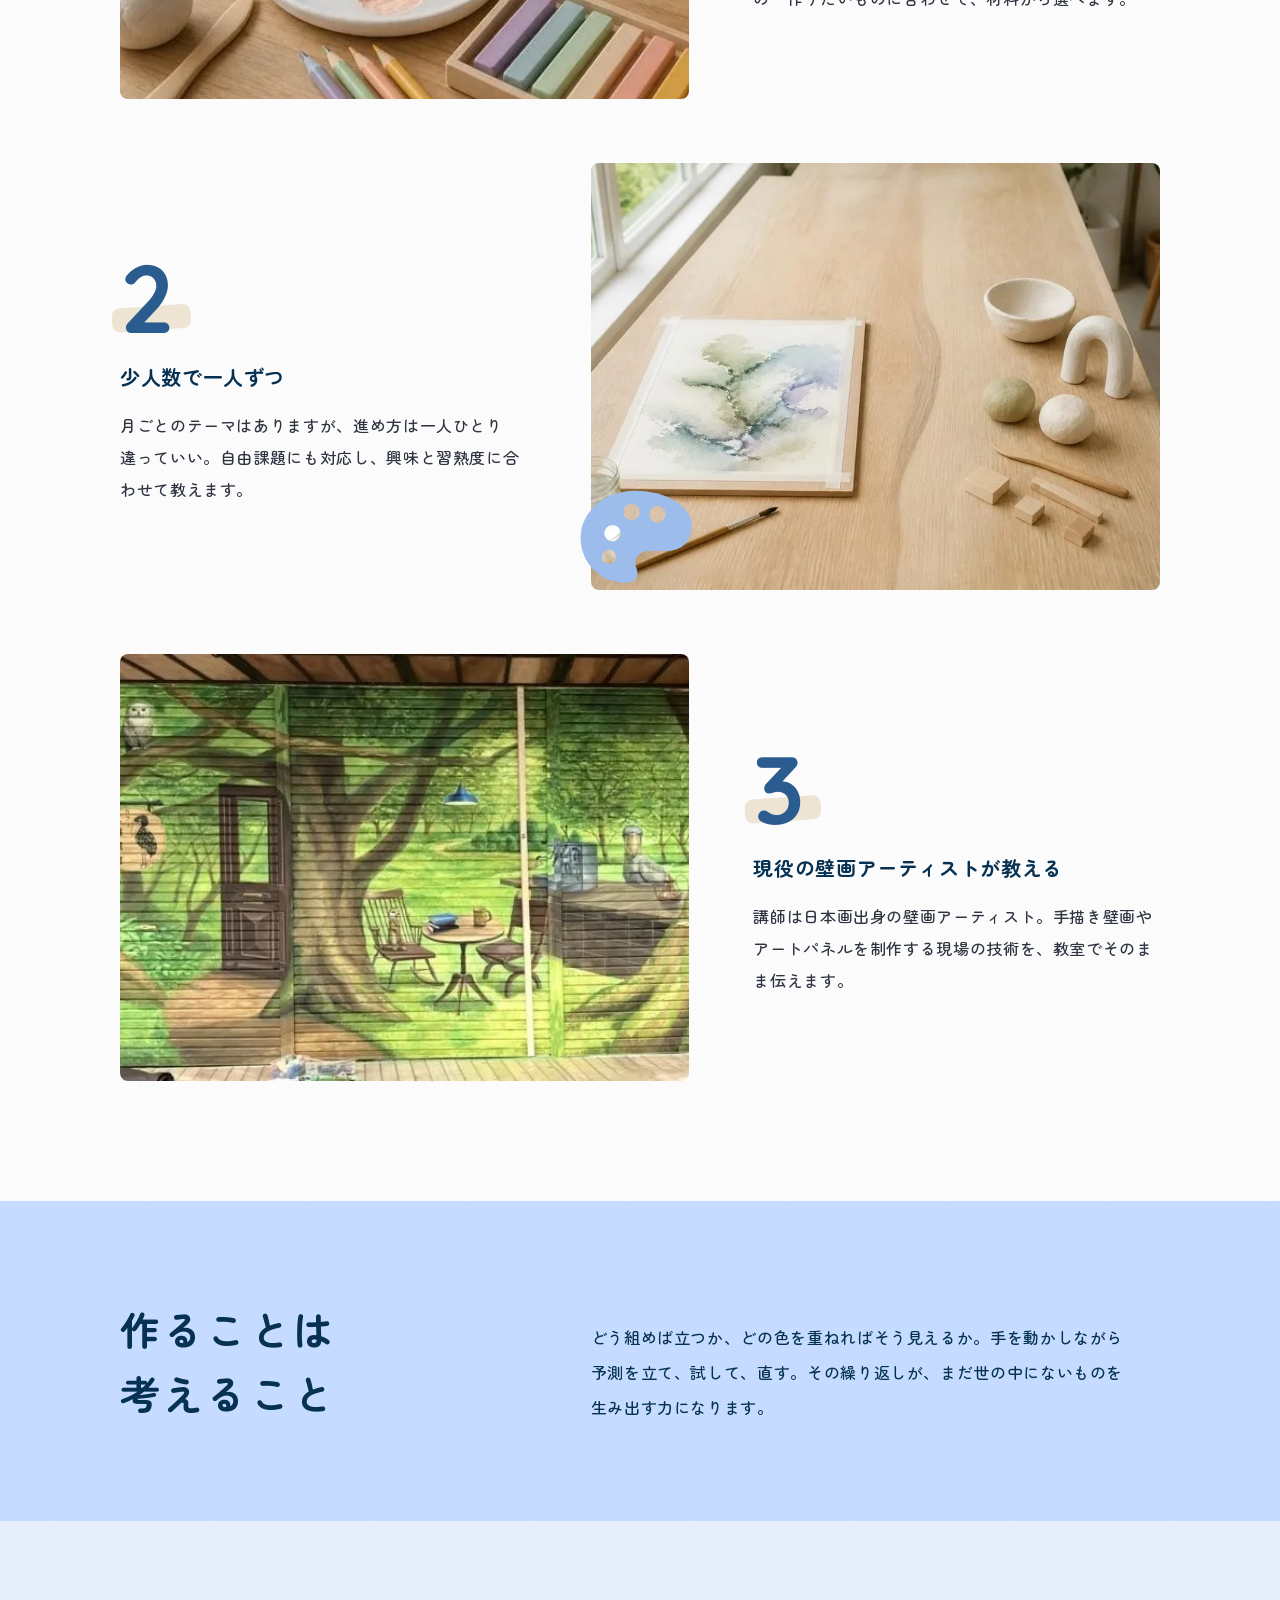
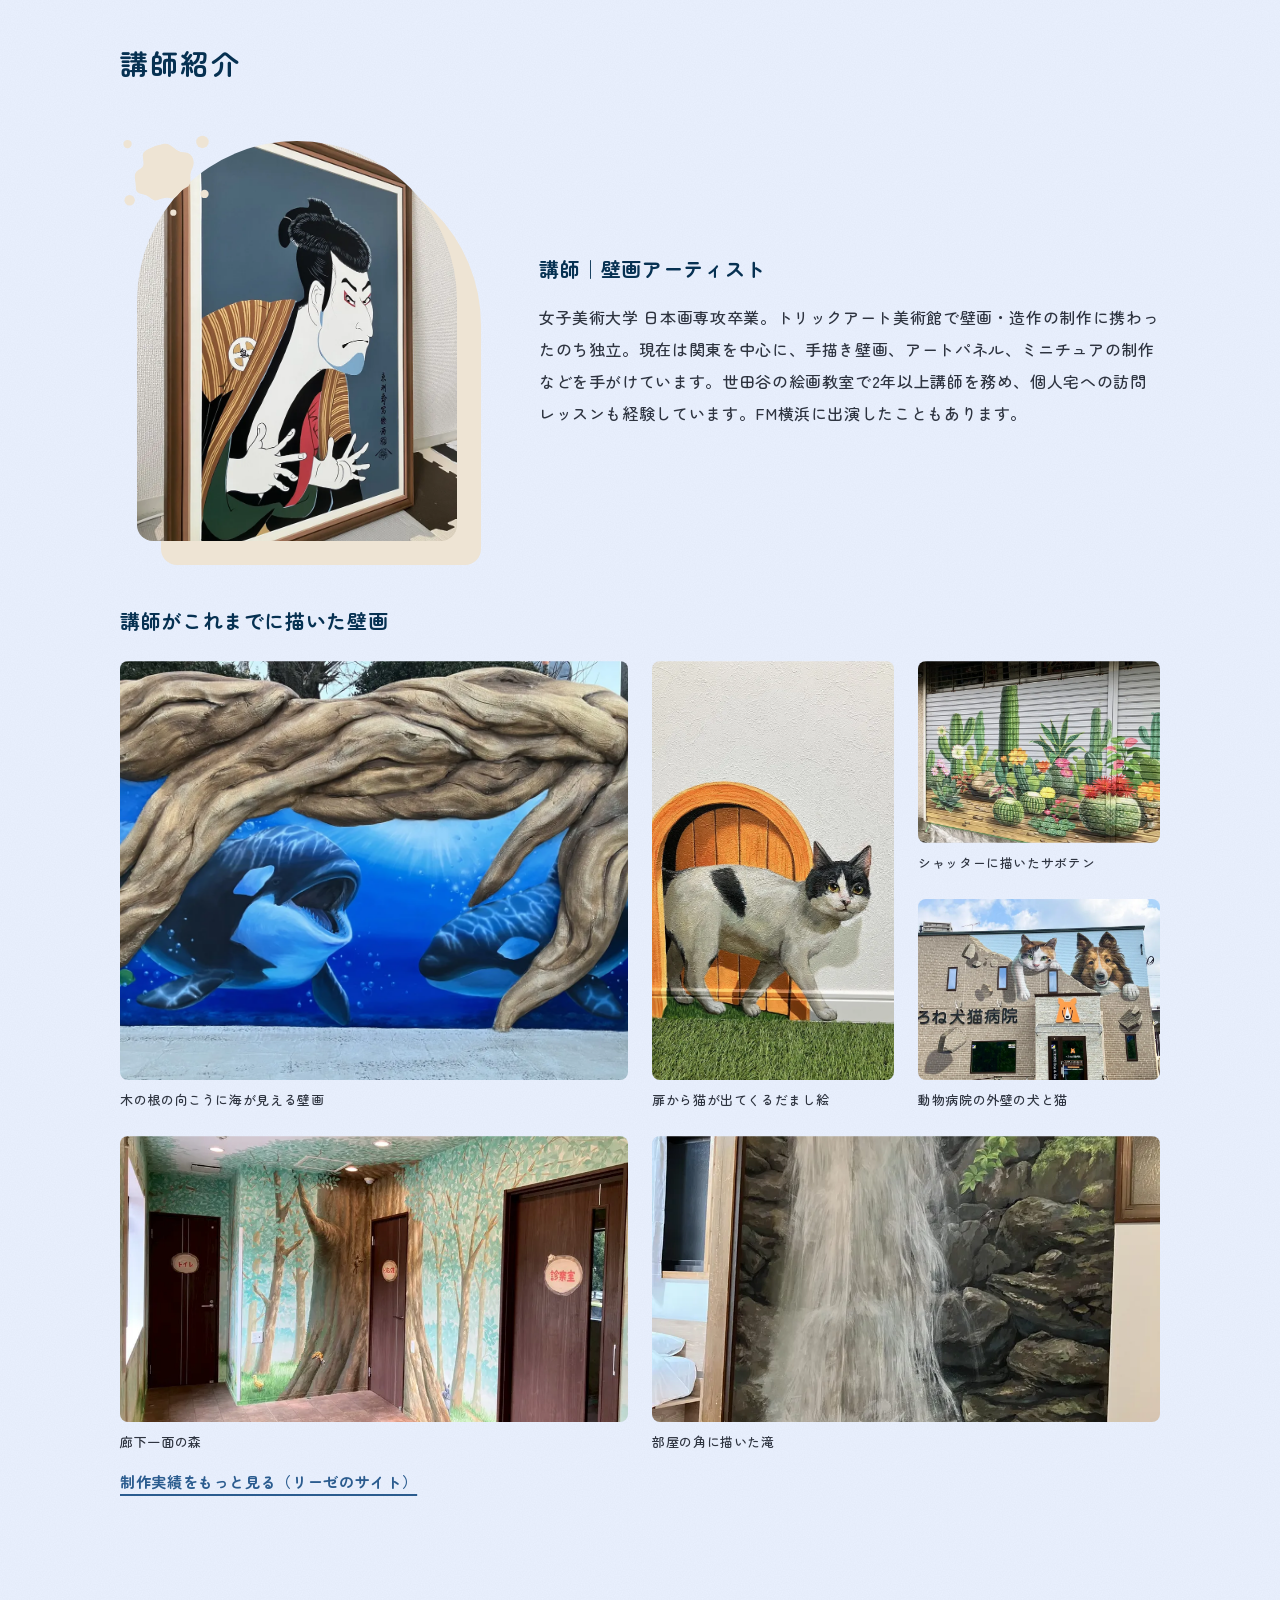
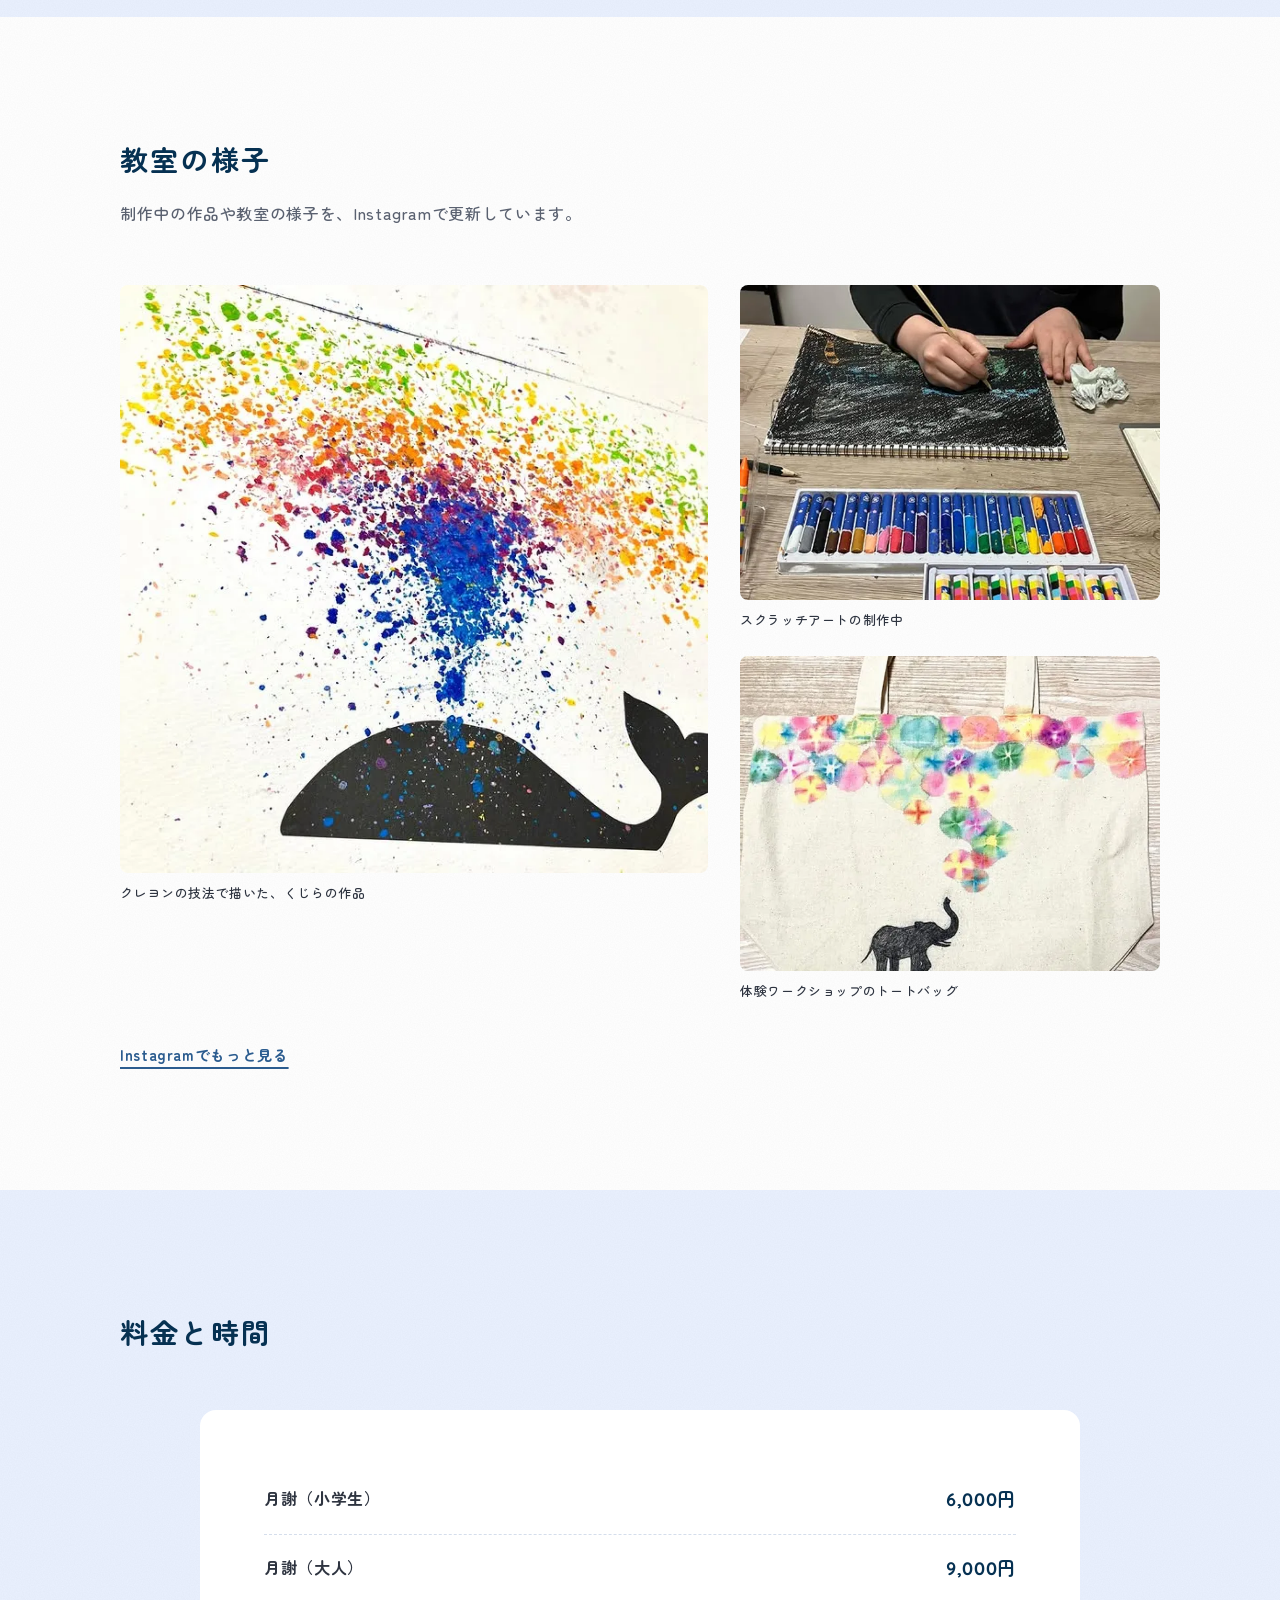
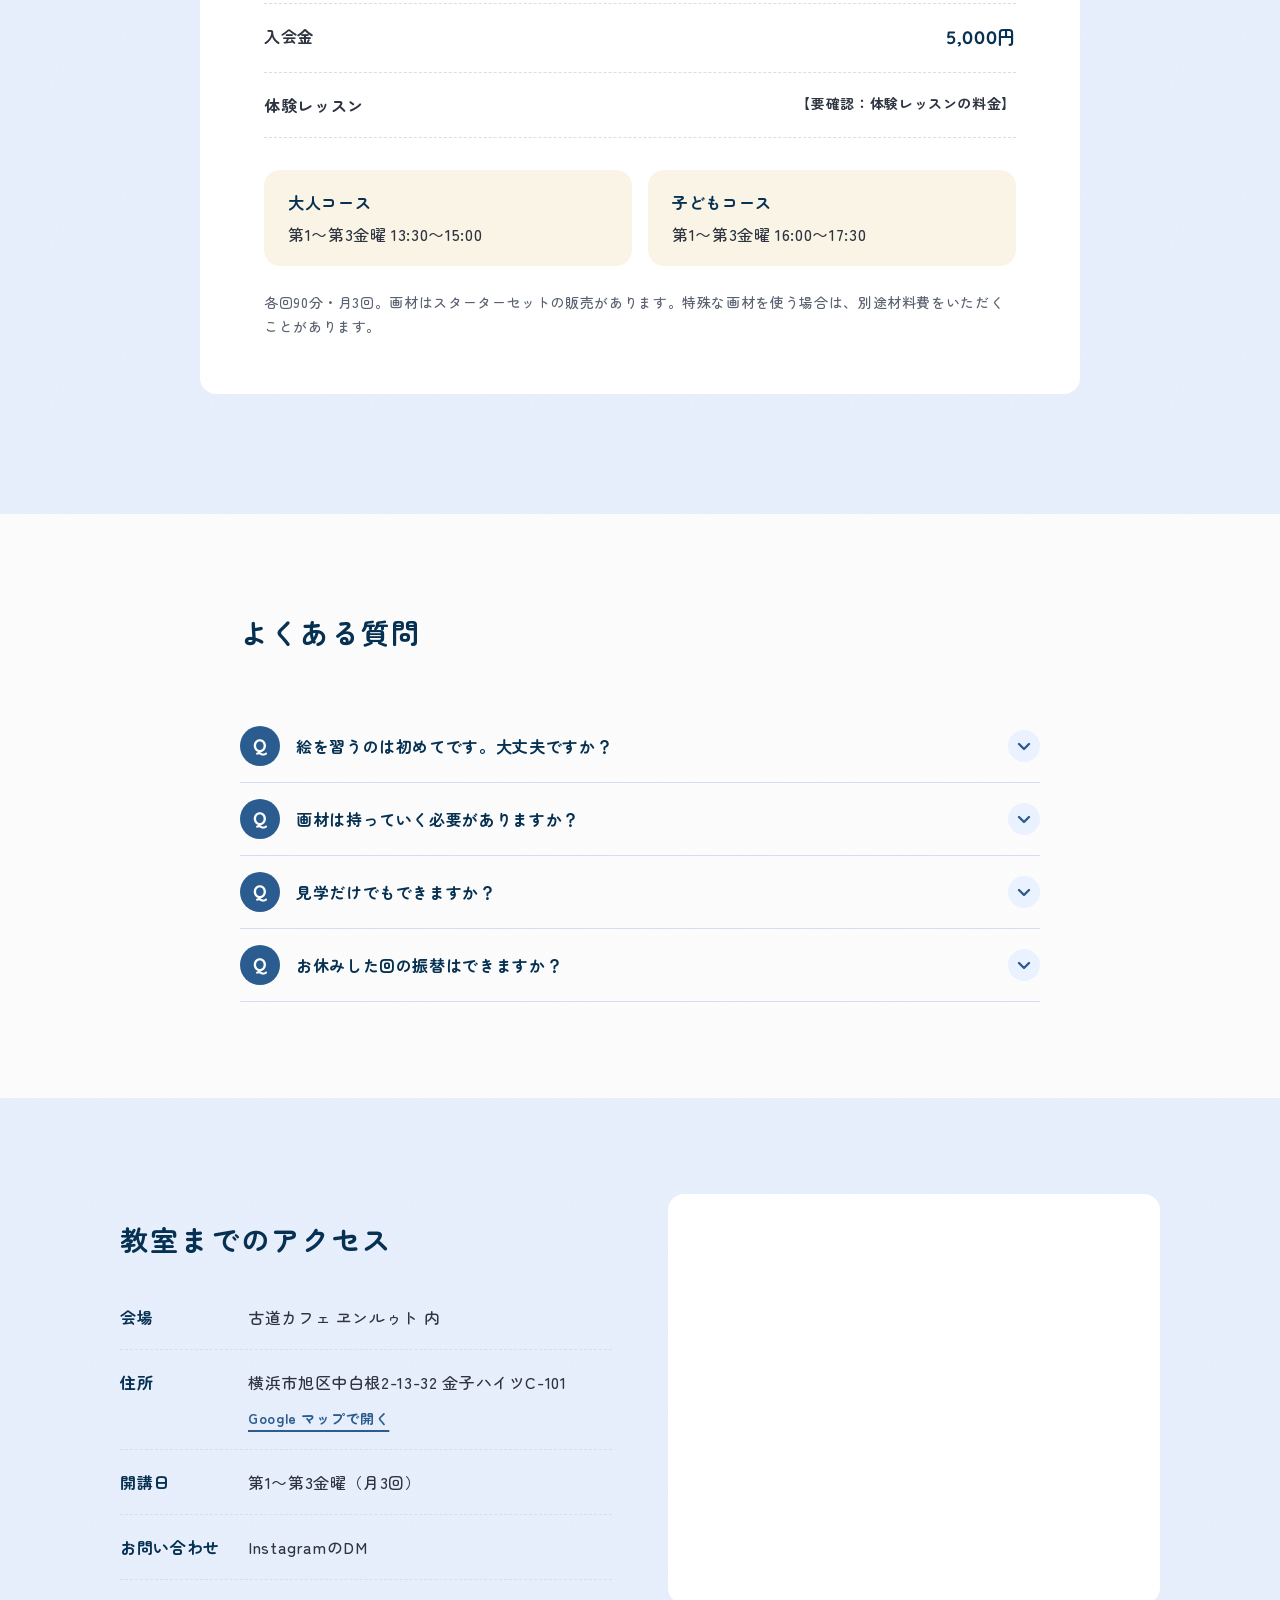
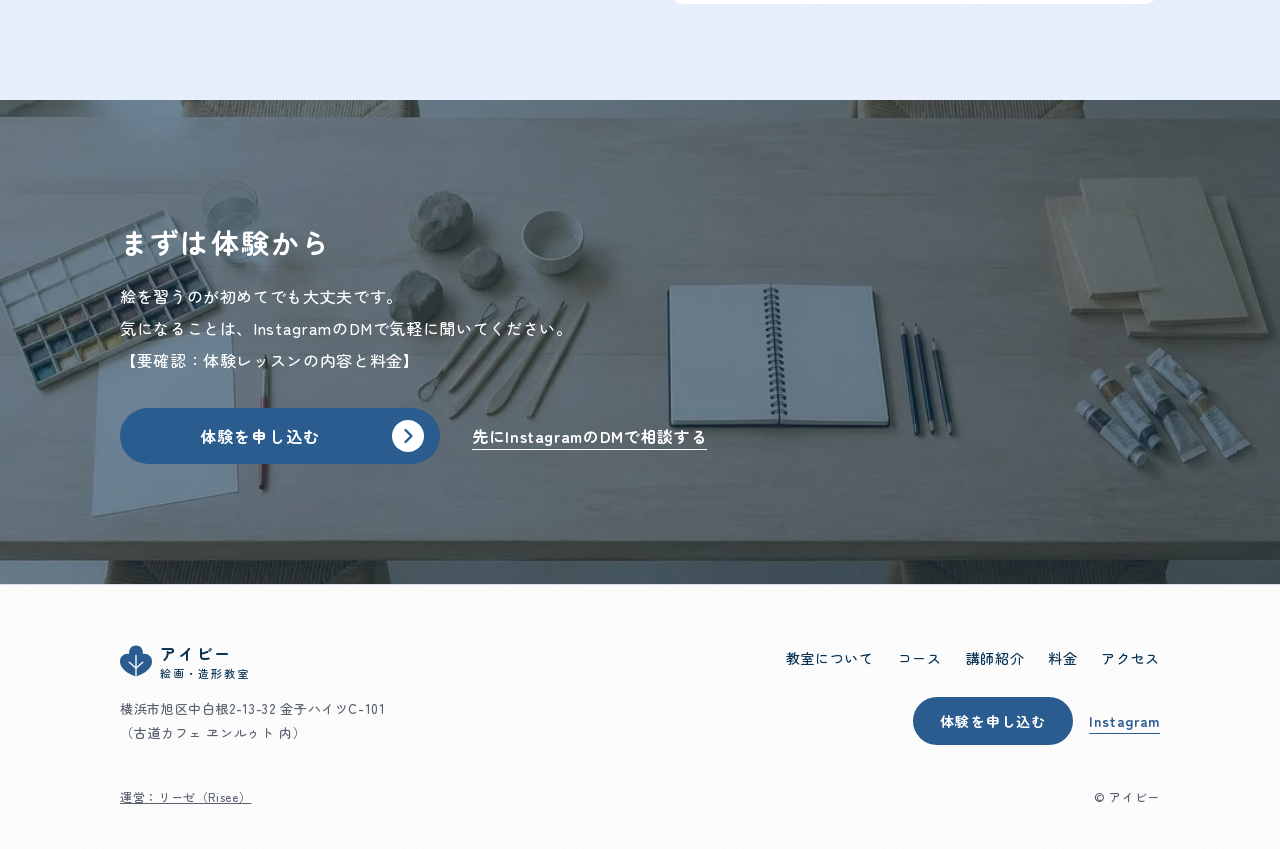
==== commit 7521632d: "色をcheesetartの空色・クリーム・ベージュ・紺をもとにしたパステルに替える Co-Authored-By: Claude Opus 5.5 <noreply@anthropic.com>" ====
--- a/index.html
+++ b/index.html
@@ -27,7 +27,7 @@
 <svg class="defs" width="0" height="0" aria-hidden="true" focusable="false">
   <defs>
     <symbol id="i-leaf" viewBox="0 0 38 37"><path fill="currentColor" d="M19 0c6 0 9 5 8 10 6-1 11 3 11 9 0 8-8 14-19 18C8 33 0 27 0 19c0-6 5-10 11-9-1-5 2-10 8-10Z"/><path fill="none" stroke="#fff" stroke-width="1.6" stroke-linecap="round" d="M19 12v24M19 27l-8-7M19 27l8-7"/></symbol>
-    <symbol id="i-arrow" viewBox="0 0 32 32"><circle cx="16" cy="16" r="16" fill="currentColor"/><path fill="none" stroke="var(--arrow,#2f6650)" stroke-width="2.4" stroke-linecap="round" stroke-linejoin="round" d="m13.5 10 6 6-6 6"/></symbol>
+    <symbol id="i-arrow" viewBox="0 0 32 32"><circle cx="16" cy="16" r="16" fill="currentColor"/><path fill="none" stroke="var(--arrow,#2b5c8f)" stroke-width="2.4" stroke-linecap="round" stroke-linejoin="round" d="m13.5 10 6 6-6 6"/></symbol>
     <symbol id="i-chev" viewBox="0 0 24 24"><path fill="none" stroke="currentColor" stroke-width="2.4" stroke-linecap="round" stroke-linejoin="round" d="m7 10 5 5 5-5"/></symbol>
     <symbol id="i-insta" viewBox="0 0 24 24"><g fill="none" stroke="currentColor" stroke-width="2"><rect x="1.5" y="1.5" width="21" height="21" rx="6"/><circle cx="12" cy="12" r="5"/></g><circle cx="18" cy="6" r="1.4" fill="currentColor"/></symbol>
     <symbol id="d-stroke" viewBox="0 0 100 60"><path fill="currentColor" d="M4 40C14 22 32 12 52 12c14 0 24 6 38 2 6-2 9 4 5 8-12 12-30 16-46 15-12 0-22 6-34 12-8 4-15-2-11-9Z"/><path fill="none" stroke="#fff" stroke-opacity=".5" stroke-width="2" stroke-linecap="round" d="M24 30c12-6 24-8 36-8M30 38c10-4 22-6 34-5"/></symbol>
--- a/assets/css/style.css
+++ b/assets/css/style.css
@@ -1,18 +1,18 @@
 /* ② アイビー TOP：くすんだ緑（メイン）＋淡い黄色（アクセント）＋グレー。アーチの写真と広い余白 */
 :root{
   --s4:4px;--s8:8px;--s16:16px;--s24:24px;--s32:32px;--s40:40px;--s48:48px;--s56:56px;--s64:64px;--s72:72px;--s80:80px;--s96:96px;--s120:120px;--s160:160px;
-  --main:#bfdccd;      /* 面の色（文字は乗せない） */
-  --main-d:#2f6650;    /* 文字・ボタン */
-  --main-dd:#1f4535;   /* 緑の面の上の文字 */
-  --pale:#e7f1ec;      /* 淡い緑の地 */
-  --sub:#f6e3a1;       /* アクセント：淡い黄色（面だけ） */
-  --sub-pale:#fbf4da;
-  --gray:#e1e5e3;
-  --main-m:#9cc3af;    /* 淡い緑の地の上の飾り */
+  --main:#c5dbff;      /* 面の色（空色）（文字は乗せない） */
+  --main-d:#2b5c8f;    /* 文字・ボタン */
+  --main-dd:#063152;   /* 紺の面の上の文字 */
+  --pale:#eaf1ff;      /* 淡い空色の地 */
+  --sub:#eee4d4;       /* アクセント：ベージュ（面だけ） */
+  --sub-pale:#f9f4e5;
+  --gray:#f9f4e5;
+  --main-m:#9cbceb;    /* 淡い空色の地の上の飾り */
   --drop-l:58% 42% 50% 50% / 48% 54% 46% 52%;  /* ヒーローの写真：絵の具のしずくのような丸 */
   --drop-r:42% 58% 50% 50% / 54% 48% 52% 46%;
   --canvas:url("data:image/svg+xml,%3Csvg xmlns='http://www.w3.org/2000/svg' width='160' height='160'%3E%3Cfilter id='n'%3E%3CfeTurbulence type='fractalNoise' baseFrequency='.85' numOctaves='2' stitchTiles='stitch'/%3E%3CfeColorMatrix values='0 0 0 0 0 0 0 0 0 0 0 0 0 0 0 0 0 0 .028 0'/%3E%3C/filter%3E%3Crect width='160' height='160' filter='url(%23n)'/%3E%3C/svg%3E");  /* 画用紙のざらつき */
-  --ink:#383e3c;--muted:#59605d;--line:#d3ddd8;
+  --ink:#2e3440;--muted:#5a6170;--line:#d5deec;
   --jp:"Zen Maru Gothic","Hiragino Maru Gothic ProN",sans-serif;
   --en:"Quicksand","Zen Maru Gothic",sans-serif;
   --hdr:80px;--hero-mid:560px;--page-x:16px;
@@ -262,7 +262,7 @@
 @media (min-width:768px){.pt__ttl{font-size:20px;line-height:32px}}
 
 /* 考える力 */
-.think{padding-block:var(--s80);background:var(--main-d);color:#fff}
+.think{padding-block:var(--s80);background:var(--main);color:var(--main-dd)}
 .think__in{display:grid;gap:var(--s24)}
 .think__ttl{font-size:28px;line-height:44px;font-weight:700;letter-spacing:.08em}
 .think p{max-width:34em;line-height:2.2}
@@ -338,9 +338,9 @@
 .more--s{margin-top:var(--s8);font-size:14px}
 
 /* 体験 */
-.trial{overflow:hidden;background:#2a2f2d;color:#fff}
+.trial{overflow:hidden;background:#063152;color:#fff}
 .trial__bg{position:absolute;inset:0;width:100%;height:100%;object-fit:cover}
-.trial::before{content:"";position:absolute;inset:0;z-index:1;background:rgba(0,0,0,.5)}
+.trial::before{content:"";position:absolute;inset:0;z-index:1;background:rgba(6,49,82,.55)}
 .trial .wrap{z-index:2}
 .trial .ttl,.trial .lead{color:#fff}
 .trial .btn--line{border-color:#fff}
@@ -419,11 +419,11 @@
    濃い緑の幕に教室名が出て、幕が左右（スマホは上下）に開き、写真がキャンバスに置かれるように入る */
 .curtain{display:none}
 .motion.intro .curtain{position:fixed;inset:0;z-index:100;display:grid;place-items:center;pointer-events:none;animation:cur-hide 0s 2.6s forwards}
-.curtain__p{position:absolute;top:0;bottom:0;width:50.5%;background:var(--main-dd)}
+.curtain__p{position:absolute;top:0;bottom:0;width:50.5%;background:var(--main)}
 .curtain__p--l{left:0;animation:cur-l 1s 1.2s cubic-bezier(.76,0,.24,1) forwards}
 .curtain__p--r{right:0;animation:cur-r 1s 1.2s cubic-bezier(.76,0,.24,1) forwards}
-.curtain__mark{position:relative;display:flex;flex-direction:column;align-items:center;color:#fff;text-align:center;animation:cur-mark 1.2s cubic-bezier(.2,.7,.2,1) both}
-.curtain__leaf{width:48px;height:48px;margin-bottom:var(--s16);color:var(--main)}
+.curtain__mark{position:relative;display:flex;flex-direction:column;align-items:center;color:var(--main-dd);text-align:center;animation:cur-mark 1.2s cubic-bezier(.2,.7,.2,1) both}
+.curtain__leaf{width:48px;height:48px;margin-bottom:var(--s16);color:var(--main-d)}
 .curtain__sub{font-size:14px;line-height:24px;letter-spacing:.24em}
 .curtain__name{margin-top:var(--s4);font-weight:700;font-size:28px;line-height:40px;letter-spacing:.16em}
 @media (max-width:767px){
